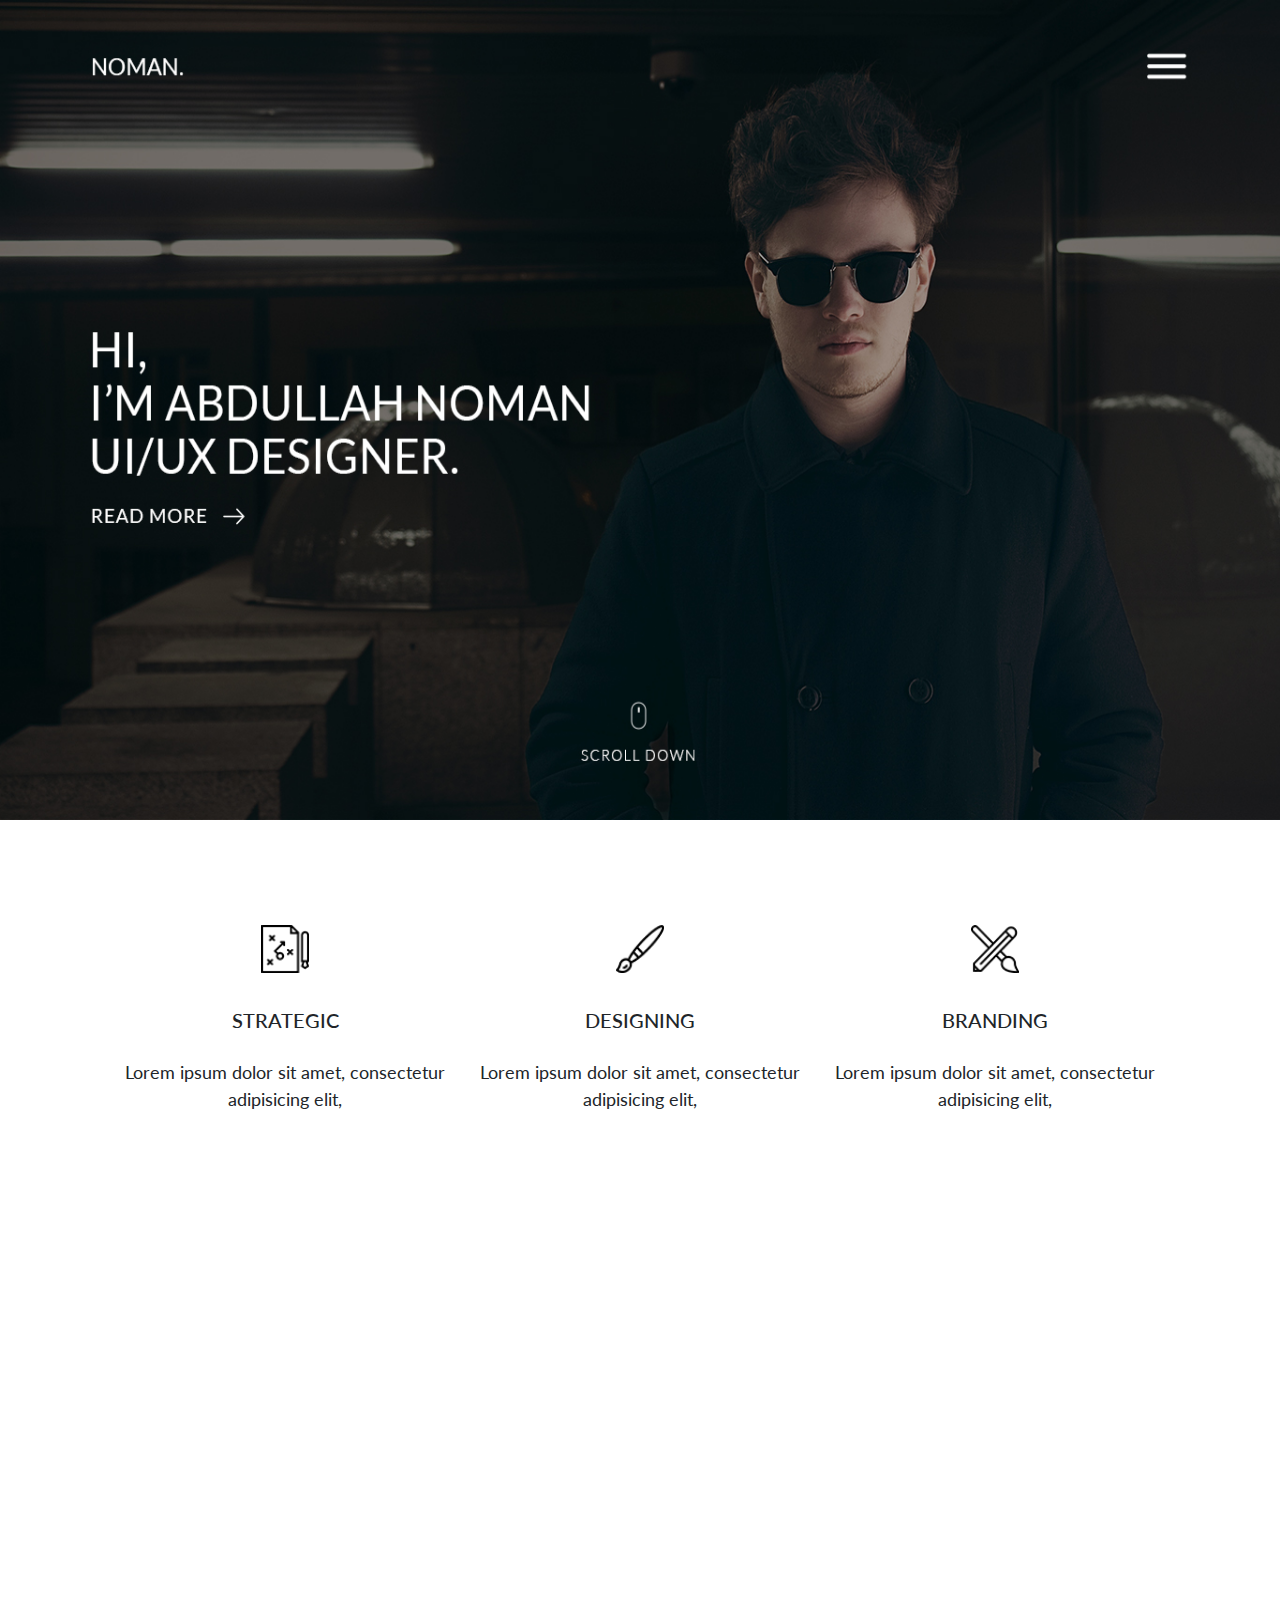
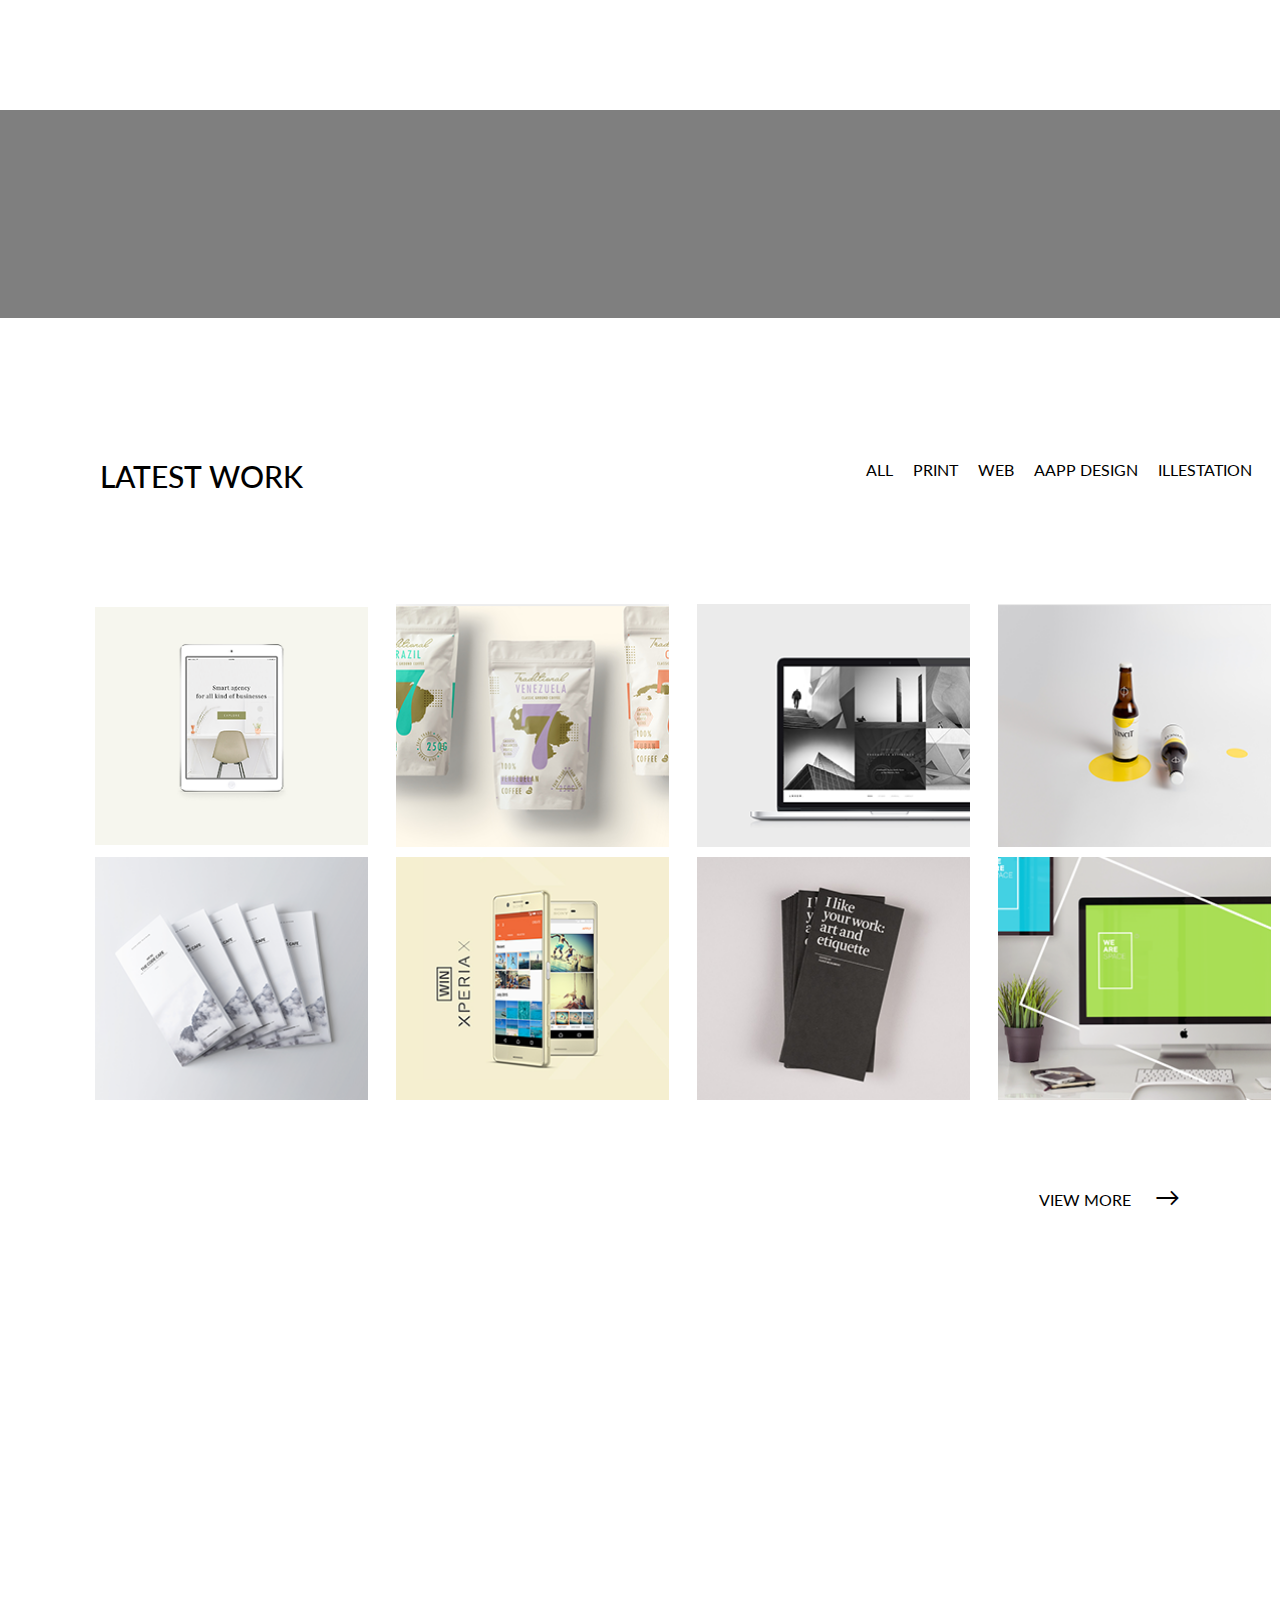
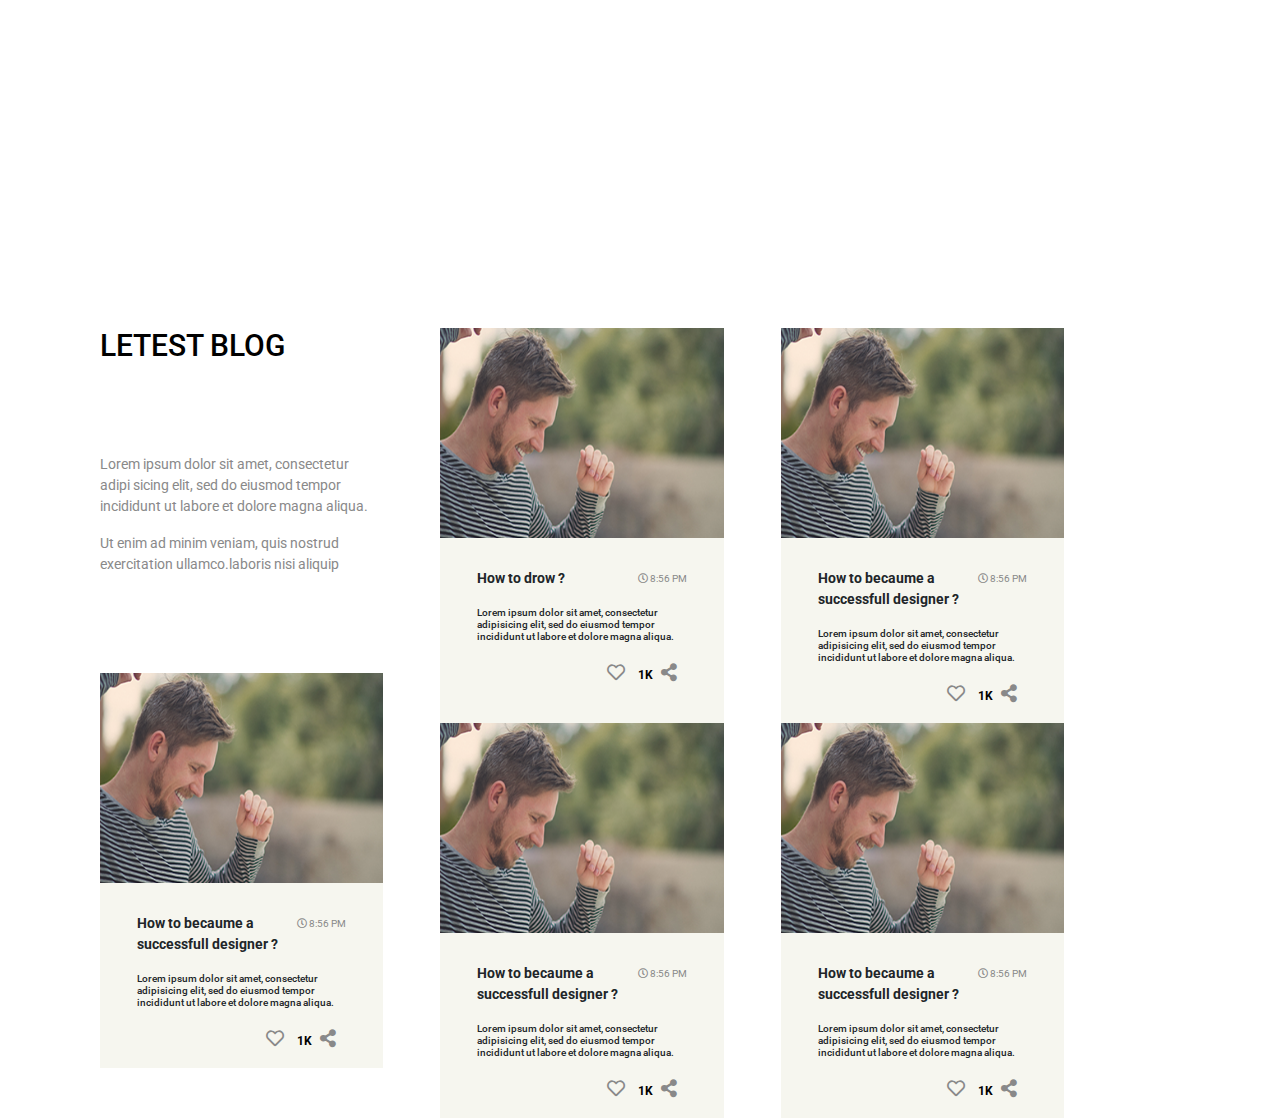
==== diplom.html @ 3dc0a3f6 "first commit" ====
<!DOCTYPE html>
<html lang="en">

<head>
    <meta charset="UTF-8">
    <meta name="viewport" content="width=device-width, initial-scale=1.0">
    <title>Diplom</title>
    <link rel="stylesheet" href="./css/style.css">
    <link href="https://cdnjs.cloudflare.com/ajax/libs/font-awesome/5.12.1/css/all.min.css" rel="stylesheet">
    <link href="https://fonts.googleapis.com/css?family=Lato:300,400,400i|Roboto&display=swap" rel="stylesheet">
    <link rel="stylesheet" href="https://stackpath.bootstrapcdn.com/bootstrap/4.4.1/css/bootstrap.min.css"
        integrity="sha384-Vkoo8x4CGsO3+Hhxv8T/Q5PaXtkKtu6ug5TOeNV6gBiFeWPGFN9MuhOf23Q9Ifjh" crossorigin="anonymous">
    <link rel="stylesheet" href="./css/owl.carousel.min.css">
    <link rel="stylesheet" href="./css/owl.theme.default.min.css">
    <link rel="stylesheet" href="css/animate.css">
</head>

<body>
    <div class="header">
        <img src="./images/Layer 1.png" alt="Layer">
    </div>
    <section class="container2">
        <div class="center owl-carousel owl-carousel2 owl-theme">
            <div class="man1">
                <div class="aboutme">
                    <h2>About me</h2>
                    <p>Lorem ipsum dolor sit amet, consectetur adipisicing elit,
                        sed do eiusmod tempor incididunt ut labore et dolore magna aliqua.
                        Ut enim ad minim veniam, quis nostrud exercitation ullamco.laboris nisi ut aliquip ex eacommodo
                        consequat.
                    </p>
                    <p> velit esse cillum dolore eu fugiat nulla pariatur. Excepteur sint occaecat cupidatat non
                        proident, </p>
                    <div class="icons">
                        <h4>Follow on:- </h4>
                        <a href="#"><i class="fab fa-facebook-f"></i></a>
                        <a href="#"><i class="fab fa-twitter"></i></a>
                        <a href="#"><i class="fab fa-dribbble"></i></a>
                        <a href="#"><i class="fab fa-behance"></i></a>
                    </div>
                </div>
                <div class="fotos">
                    <img src="./images/foto1.png" alt="foto1">
                </div>
            </div>
            <div class="man1 man2">
                <div class="aboutme">
                    <h2>About me</h2>
                    <p>Lorem ipsum dolor sit amet, consectetur adipisicing elit,
                        sed do eiusmod tempor incididunt ut labore et dolore magna aliqua.
                        Ut enim ad minim veniam, quis nostrud exercitation ullamco.laboris nisi ut aliquip ex eacommodo
                        consequat.
                    </p>
                    <p> velit esse cillum dolore eu fugiat nulla pariatur. Excepteur sint occaecat cupidatat non
                        proident, </p>
                    <div class="icons">
                        <h4>Follow on:- </h4>
                        <a href="#"><i class="fab fa-facebook-f"></i></a>
                        <a href="#"><i class="fab fa-twitter"></i></a>
                        <a href="#"><i class="fab fa-dribbble"></i></a>
                        <a href="#"><i class="fab fa-behance"></i></a>
                    </div>
                </div>
                <div class="fotos">
                    <img src="./images/foto2.png" alt="foto2">
                </div>
            </div>
            <div class="man1 man3">
                <div class="aboutme">
                    <h2>About me</h2>
                    <p>Lorem ipsum dolor sit amet, consectetur adipisicing elit,
                        sed do eiusmod tempor incididunt ut labore et dolore magna aliqua.
                        Ut enim ad minim veniam, quis nostrud exercitation ullamco.laboris nisi ut aliquip ex eacommodo
                        consequat.
                    </p>
                    <p> velit esse cillum dolore eu fugiat nulla pariatur. Excepteur sint occaecat cupidatat non
                        proident, </p>
                    <div class="icons">
                        <h4>Follow on:- </h4>
                        <a href="#"><i class="fab fa-facebook-f"></i></a>
                        <a href="#"><i class="fab fa-twitter"></i></a>
                        <a href="#"><i class="fab fa-dribbble"></i></a>
                        <a href="#"><i class="fab fa-behance"></i></a>
                    </div>
                </div>
                <div class="fotos">
                    <img src="./images/foto3.png" alt="foto3">
                </div>
            </div>
        </div>
        <div class="center">
            <div class="options">
                <div class="opt">
                    <img src="./images/strategic.png" alt="strategic">
                    <h3>Strategic</h3>
                    <p>Lorem ipsum dolor sit amet, consectetur adipisicing elit,</p>
                </div>
                <div class="opt">
                    <img src="./images/paint-brush.png" alt="designing">
                    <h3>Designing</h3>
                    <p>Lorem ipsum dolor sit amet, consectetur adipisicing elit,</p>
                </div>
                <div class="opt">
                    <img src="./images/branding.png" alt="branding">
                    <h3>Branding</h3>
                    <p>Lorem ipsum dolor sit amet, consectetur adipisicing elit,</p>
                </div>
            </div>
        </div>
    </section>
    <section class="container3">
        <div class="center center3">
            <div class="fon_con2"></div>
            <div class="text_con3 wow shake">
                <h3>321</h3>
                <p>happy clint</p>
            </div>
            <div class="text_con3 wow shake">
                <h3>1K </h3>
                <p>project</p>
            </div>
            <div class="text_con3 wow shake">
                <h3>2L</h3>
                <p>cup coffi</p>
            </div>
            <div class="text_con3 wow shake">
                <h3>26L</h3>
                <p>cup tea</p>
            </div>
        </div>
    </section>
    <section class="container4">
        <div class="shapka">
            <h2>Latest work</h2>
            <ul class="menu">
                <li><a href="#">All</a></li>
                <li><a href="#">Print</a></li>
                <li><a href="#">web</a></li>
                <li><a href="#">aapp design</a></li>
                <li><a href="#">illestation</a></li>
            </ul>
        </div>
        <div class="picter">
            <div class="pict">
                <div class="fon_img1">
                    <img class="pict1" src="./images/pict1.png" alt="pict1">
                </div>
                <div class="fonpict">
                    <h4>Lorem ipsum dolor sit
                        amet, onse.</h4>
                    <a href="#">VIEW MORE<span>→</span></a>
                </div>
            </div>
            <div class="pict">
                <img src="./images/pict2_1.png" alt="pict2">
                <div class="fonpict">
                    <h4>Lorem ipsum dolor sit
                        amet, onse.</h4>
                    <a href="#">VIEW MORE<span>→</span></a>
                </div>
            </div>
            <div class="pict">
                <img src="./images/pict3.png" alt="pict3">
                <div class="fonpict">
                    <h4>Lorem ipsum dolor sit
                        amet, onse.</h4>
                    <a href="#">VIEW MORE<span>→</span></a>
                </div>
            </div>
            <div class="pict">
                <img src="./images/pict4.png" alt="pict4">
                <div class="fonpict">
                    <h4>Lorem ipsum dolor sit
                        amet, onse.</h4>
                    <a href="#">VIEW MORE<span>→</span></a>
                </div>
            </div>
            <div class="pict">
                <img src="./images/pict5.png" alt="pict5">
                <div class="fonpict">
                    <h4>Lorem ipsum dolor sit
                        amet, onse.</h4>
                    <a href="#">VIEW MORE<span>→</span></a>
                </div>
            </div>
            <div class="pict">
                <img src="./images/pict6.png" alt="pict6">
                <div class="fonpict">
                    <h4>Lorem ipsum dolor sit
                        amet, onse.</h4>
                    <a href="#">VIEW MORE<span>→</span></a>
                </div>
            </div>
            <div class="pict">
                <img src="./images/pict7.png" alt="pict7">
                <div class="fonpict">
                    <h4>Lorem ipsum dolor sit
                        amet, onse.</h4>
                    <a href="#">VIEW MORE<span>→</span></a>
                </div>
            </div>
            <div class="pict">
                <img src="./images/pict8.png" alt="pict8">
                <div class="fonpict">
                    <h4>Lorem ipsum dolor sit
                        amet, onse.</h4>
                    <p>VIEW MORE<span>→</span></p>
                </div>
            </div>
        </div>
        <a href="#" class="end_text">view more <span>→</span></a>
    </section>
    <section class="container5">
        <div class="owl-carousel owl-carousel1 owl-theme atlet">
            <div class="item">
                <div class="pol1">
                    <img src="./images/Ellipse 1.png" alt="foto1">
                    <h4>MAHADY HASAN</h4>
                    <p>CEO,<span>APPLE</span></p>
                </div>
                <div class="pol2">
                    <h4>“</h4>
                    <p>Lorem ipsum dolor sit amet, consectetur adipisicing elit, sed do eiusmod tempor
                        incididunt ut labore et dolore magna aliqua. Ut enim ad minim veniam, quis nostrud
                        exercitation ullamco.laboris nisi ut aliquip.</p>
                </div>
            </div>
            <div class="item">
                <div class="pol1">
                    <img src="./images/Ellipse 1.png" alt="foto1">
                    <h4>MAHADY HASAN</h4>
                    <p>CEO,<span>APPLE</span></p>
                </div>
                <div class="pol2">
                    <h4>“</h4>
                    <p>Lorem ipsum dolor sit amet, consectetur adipisicing elit, sed do eiusmod tempor
                        incididunt ut labore et dolore magna aliqua. Ut enim ad minim veniam, quis nostrud
                        exercitation ullamco.laboris nisi ut aliquip.</p>
                </div>
            </div>
            <div class="item">
                <div class="pol1">
                    <img src="./images/Ellipse 1.png" alt="foto1">
                    <h4>MAHADY HASAN</h4>
                    <p>CEO,<span>APPLE</span></p>
                </div>
                <div class="pol2">
                    <h4>“</h4>
                    <p>Lorem ipsum dolor sit amet, consectetur adipisicing elit, sed do eiusmod tempor
                        incididunt ut labore et dolore magna aliqua. Ut enim ad minim veniam, quis nostrud
                        exercitation ullamco.laboris nisi ut aliquip.</p>
                </div>
            </div>
            <div class="item">
                <div class="pol1">
                    <img src="./images/Ellipse 1.png" alt="foto1">
                    <h4>MAHADY HASAN</h4>
                    <p>CEO, <span> APPLE</span></p>
                </div>
                <div class="pol2">
                    <h4>“</h4>
                    <p>Lorem ipsum dolor sit amet, consectetur adipisicing elit, sed do eiusmod tempor
                        incididunt ut labore et dolore magna aliqua. Ut enim ad minim veniam, quis nostrud
                        exercitation ullamco.laboris nisi ut aliquip.</p>
                </div>
            </div>

        </div>
    </section>
    <section class="container6">
        <div class="center_con6">
            <div class="colonka colonka1">
                <div class="pat1">
                    <h3>LETEST BLOG</h3>
                    <p>Lorem ipsum dolor sit amet, consectetur adipi
                        sicing elit, sed do eiusmod tempor incididunt ut
                        labore et dolore magna aliqua. </p>
                    <p>Ut enim ad minim veniam, quis nostrud exercitation ullamco.laboris nisi aliquip </p>
                </div>
                <div class="pat2">
                    <img src="./images/foto2_3_con6.png" alt="foto1_3">
                    <p>How to becaume  a successfull 
                        designer ?</p>
                    <a href="#"><i class="far fa-clock"></i>
                    8:56 PM
                    </a>
                    <h6>Lorem ipsum dolor sit amet, consectetur adipisicing elit,
                         sed do eiusmod tempor incididunt ut labore et dolore magna aliqua. </h6>
                        <a class="icon2" href="#"><i class="far fa-heart"></i> 1K <i class="fas fa-share-alt"></i></a>
                </div>
            </div>
            <div class="colonka colonka2">
                <div class="pat3">
                    <img src="./images/foto2_3_con6.png" alt="foto1_3">
                    <p>How to drow ?</p>
                    <a href="#"><i class="far fa-clock"></i>
                    8:56 PM
                    </a>
                    <h6>Lorem ipsum dolor sit amet, consectetur adipisicing elit,
                         sed do eiusmod tempor incididunt ut labore et dolore magna aliqua. </h6>
                        <a class="icon2" href="#"><i class="far fa-heart"></i> 1K <i class="fas fa-share-alt"></i></a>
                </div>
                <div class="pat2">
                    <img src="./images/foto2_3_con6.png" alt="foto1_3">
                    <p>How to becaume  a successfull 
                        designer ?</p>
                    <a href="#"><i class="far fa-clock"></i>
                    8:56 PM
                    </a>
                    <h6>Lorem ipsum dolor sit amet, consectetur adipisicing elit,
                         sed do eiusmod tempor incididunt ut labore et dolore magna aliqua. </h6>
                        <a class="icon2" href="#"><i class="far fa-heart"></i> 1K <i class="fas fa-share-alt"></i></a>
                </div>
            </div>
            <div class="colonka colonka3">
                <div class="pat2">
                    <img src="./images/foto2_3_con6.png" alt="foto1_3">
                    <p>How to becaume  a successfull 
                        designer ?</p>
                    <a href="#"><i class="far fa-clock"></i>
                    8:56 PM
                    </a>
                    <h6>Lorem ipsum dolor sit amet, consectetur adipisicing elit,
                         sed do eiusmod tempor incididunt ut labore et dolore magna aliqua. </h6>
                        <a class="icon2" href="#"><i class="far fa-heart"></i> 1K <i class="fas fa-share-alt"></i></a>
                </div>
                <div class="pat2">
                    <img src="./images/foto2_3_con6.png" alt="foto1_3">
                    <p>How to becaume  a successfull 
                        designer ?</p>
                    <a href="#"><i class="far fa-clock"></i>
                    8:56 PM
                    </a>
                    <h6>Lorem ipsum dolor sit amet, consectetur adipisicing elit,
                         sed do eiusmod tempor incididunt ut labore et dolore magna aliqua. </h6>
                        <a class="icon2" href="#"><i class="far fa-heart"></i> 1K <i class="fas fa-share-alt"></i></a>
                </div>
            </div>
        </div>
    </section>
    <script src="https://code.jquery.com/jquery-3.4.1.slim.min.js"
        integrity="sha384-J6qa4849blE2+poT4WnyKhv5vZF5SrPo0iEjwBvKU7imGFAV0wwj1yYfoRSJoZ+n"
        crossorigin="anonymous"></script>
    <script src="./js/owl.carousel.min.js"></script>
    <script src="js/wow.min.js"></script>
    <script>
        new WOW().init();
    </script>
    <script>
        $('.owl-carousel1').owlCarousel({
            loop: true,
            margin: 0,
            nav: false,
            /* autoplay:true,
            autoplayTimeout:4000,
            autoplayHoverPause:true, */
            responsive: {
                0: {
                    items: 1
                },
                600: {
                    items: 1
                },
                1000: {
                    items: 1
                }
            }
        })
    </script>
    <script>
        $('.owl-carousel2').owlCarousel({
            loop: true,
            margin: 0,
            nav: false,
            autoplay: true,
            autoplayTimeout: 3000,
            animateOut: 'fadeOut',
            autoplayHoverPause: true,
            dots: false,
            responsive: {
                0: {
                    items: 1
                },
                600: {
                    items: 1
                },
                1000: {
                    items: 1
                }
            }
        })
    </script>
</body>

</html>
---- css/style.css ----
html, body, div, span, applet, object, iframe,
h1, h2, h3, h4, h5, h6, p, blockquote, pre,
a, abbr, acronym, address, big, cite, code,
del, dfn, em, img, ins, kbd, q, s, samp,
small, strike, strong, sub, sup, tt, var,
b, u, i, center,
dl, dt, dd, ol, ul, li,
fieldset, form, label, legend,
table, caption, tbody, tfoot, thead, tr, th, td,
article, aside, canvas, details, embed, 
figure, figcaption, footer, header, hgroup, 
menu, nav, output, ruby, section, summary,
time, mark, audio, video {
	margin: 0;
	padding: 0;
	border: 0;
	font-size: 100%;
	font: inherit;
	vertical-align: baseline;
}



article, aside, details, figcaption, figure, 
footer, header, hgroup, menu, nav, section {
	display: block;
}
body {
	line-height: 1;
	font-family: 'Roboto', sans-serif;
    font-family: 'Lato', sans-serif;
}
ol, ul {
	list-style: none;
}
blockquote, q {
	quotes: none;
}
blockquote:before, blockquote:after,
q:before, q:after {
	content: '';
	content: none;
}
table {
	border-collapse: collapse;
	border-spacing: 0;
}




.header{
    width: 100%;
    max-width: 1366px;
    margin: auto;
}

.center{
    max-width: 1030px;
    width: 90%;
    margin: 0 auto;
    display: flex;
}

.header img{
    width: 100%;
    height: 820px;
}

.container2{
    height: 890px;
    width: 100%;
    font-family: 'Lato', sans-serif;
}

.container2 .center .man1{
    display: flex;
    margin-top: 140px;
}

.container2 .center .man1 .aboutme{
    text-align: left;
    width: 55%;
}

.container2 .center .man1 .aboutme h2{
    font-size: 30px;
    margin-bottom: 70px;
    text-transform: uppercase;
    color: #000000;
}

.container2 .center .man1 .aboutme p{
    font-size: 18px;
    margin-bottom: 40px;
    color: #898989;
}

.container2 .center .man1 .aboutme .icons{
    display: flex;
    align-items: center;
}

.container2 .center .man1 .aboutme .icons i{
    font-size: 22px;
    margin: 0 15px;
    color: #898989;
}

.container2 .center .man1 .aboutme .icons h4{
    font-size: 20px;
    text-transform: uppercase;
    color: #898989;
}

.container2 .center .man1 .fotos{
    position: absolute;
    border: 6px solid #e6e6e6;
    height: 330px;
    width: 330px;
    right: 0;
}

.container2 .center .man1 .fotos img{
    height: 330px;
    width: 330px;
    margin-left: -34px;
    margin-top: 24px;
    position: absolute;
}

.container2 .center .man2 .aboutme h2,
.container2 .center .man2 .aboutme .icons h4,
.container2 .center .man2 .aboutme p,
.container2 .center .man2 .aboutme .icons a i{
    color: blue;
}

.container2 .center .man3 .aboutme h2,
.container2 .center .man3 .aboutme .icons h4,
.container2 .center .man3 .aboutme p,
.container2 .center .man3 .aboutme .icons a i{
    color: red;
}


.container2 .center .options{
    display: flex;
    margin-top: 105px;
    font-family: 'Lato', sans-serif;
}

.container2 .center .options .opt{
    text-align: center;
}

.container2 .center .options .opt:nth-child(2){
    margin-left: 35px;
    margin-right: 35px;
}

.container2 .center .options .opt img{
    margin-bottom: 35px;
    height: 48px;
    width: 48px;
}

.container2 .center .options .opt h3{
    margin-bottom: 27px;
    font-size: 20px;
    text-transform: uppercase;
}

.container2 .center .options .opt p{
    font-size: 18px;
}

.container3 .center .fon_con2{
    background-color: #000000;
    height: 100%;
    width: 100%;
    position: absolute;
    left: 0;
    opacity: 0.5;
    z-index: 1;
}

.container3{
    height: 208px;
    font-family: 'Lato', sans-serif;
    background-image: url('./images/fon_container3.png');
    background-repeat: no-repeat;
	background-size: cover;
    position: relative;
 
}

.container3 .center3{
    justify-content: space-between;
   
}

.container3 .center .text_con3{
    text-align: center;
    margin-top: 65px;
}

.container3 .center .text_con3 h3{
    font-size: 48px;
    color: #ffffff;
    margin-bottom: 0;
    z-index: 10;
    position: relative;
}

.container3 .center .text_con3 p{
    font-size: 20px;
    color: #ffffff;
    text-transform: uppercase;
    z-index: 10;
    position: relative;
}

.container4{
    height: 960px;
    background-color: #ffffff;
    font-family: 'Lato', sans-serif;
}


.container4 .shapka{
    display: flex;
    margin: 140px 100px 105px 100px;
    max-width: 1166px;
    width: 90%;
    justify-content: space-between;
}

.container4 .shapka h2{
    text-transform: uppercase;
    font-size: 30px;
    color: #000000;
}

.container4 .shapka .menu{
    color: #000000;
    display: flex;
    justify-content: space-between;
}

.container4 .shapka .menu li{
    margin-left: 20px;
    font-size: 16px;
    text-transform: uppercase;
}

.container4 .shapka .menu li a{
    color: #000000;
    text-decoration: none;
}

.container4 .picter{
    display: grid;
    grid-template-columns: 273px 273px 273px 273px;
    grid-template-rows: 238px 238px;
    grid-column-gap: 28px;
    grid-row-gap: 15px;
    justify-items: center;
    margin: 0 95px;
    position: relative;
}

.container4 .picter .pict{
    background-color: #f6f6ee;
    width: 100%;
    position: relative;
    z-index: 10;
}

.container4 .picter img{
    width: 100%;
    height: 102%;
    z-index: 11;
    position: absolute;
    margin-top: -3px;
}

.container4 .picter .fon_img1{
    background-color: #f6f6ee;
    z-index: 10;
    position: absolute;
}

.container4 .picter .fon_img1 .pict1{
    margin: 37px 80px;
    height: 158px;
    width: 113px;
    position: absolute;
    z-index: 11;
}

.container4 .end_text{
    position: absolute;
    margin-right: 100px;
    margin-top: 80px;
    color: #000000;
    font-size: 16px;
    text-transform: uppercase;
    right: 0;
    text-decoration: none;
}

.container4 .end_text span{
    font-size: 25px;
    margin-left: 20px;
}

.container4 .picter .pict .fonpict{
    position: absolute;
    z-index: 1;
    top: 0;
    left: 0;
    text-align: center;
    background-color: gray;
    width: 100%;
    height: 100%;
    opacity: 0;
}

.container4 .picter .pict .fonpict h4{
    font-size: 18px;
    margin: 100px 10% 10px 10%;
    color: #ffffff;
    z-index: 1;
    position: relative;
}

.container4 .picter .pict .fonpict a{
    font-size: 12px;
    color: #ffffff;
    z-index: 1;
    position: relative;
}

.container4 .picter .pict:hover .fonpict{
    opacity: 0.5;
    z-index: 100;
    box-shadow: rgba(0, 0, 0, 0.3) 
    0 0 10px 10px ;
}

.container4 .picter .pict:hover .fonpict h4{
    z-index: 100;
}

.container4 .picter .pict:hover .fonpict a{
    z-index: 100;
    text-decoration: none;
}

.container5{
    height: 365px;
    width: 100%;
    background-image: url('./images/foncon5.png');
    background-repeat: no-repeat;
    background-size: cover;
/*     background-color: #000000; */
}

.container5 .atlet .item{
    width: 1030px;
    height: 100%;
    margin: 100px auto 10px auto;
    display: flex;
    font-family: 'Lato', sans-serif;
}

.container5 .atlet .item .pol1{
    height: 175px;
    width: 30%;
    text-align: center;
    margin-right: 10px;
}

.container5 .atlet .item .pol1 h4{
    margin: 0 auto;
    color: #ffffff;
    font-size: 16px;
}

.container5 .atlet .item .pol1 p{
    margin: 0 auto;
    color: #ffffff;
    font-size: 14px;
}

.container5 .atlet .item .pol1 p span{
    font-weight: lighter;
    padding-left: 5px;
}

.container5 .atlet .item .pol1 img{
    width: 115px;
    height: 115px;
    margin: 5px auto;
}

.container5 .atlet .item .pol2{
    width: 70%;
    height: 175px;
}

.container5 .atlet .item .pol2 p{
    color: #ffffff;
    font-size: 18px;
}

.container5 .atlet .item .pol2 h4{
    font-size: 75px;
    color: #ffffff;
    margin-bottom: -30px;
}

.container6 .center_con6{
    display: flex;
    width: 1166px;
    margin: 145px 100px 0 100px;
}


.container6 .center_con6 .colonka{
    width: 24.3%;
    height: 740px;
    margin-right: 4.9%;
}

.container6 .center_con6 .colonka:nth-child(3){
    margin-right: 0;
}

.container6 .center_con6 .colonka .pat1{
    height: 345px;
}

.container6 .center_con6 .colonka .pat1 h3{
    color: black;
    font-size: 30px;
    margin-bottom: 90px;
    text-align: left;
}

.container6 .center_con6 .colonka .pat1 p{
    font-size: 14px;
    color: #898989;
    margin-right: 5px;
}

.container6 .center_con6 .colonka .pat2{
    height: 395px;
    background-color: #f6f6ef;
}

.container6 .center_con6 .colonka .pat2 img{
    width: 100%;
    height: 210px;
    background-size: cover;
}

.container6 .center_con6 .colonka .pat2 p{
    width: 50%;
    padding: 0;
    margin: 30px 0 10px 37px;
    float: left;
    font-size: 14px;
    font-weight: bold;
}

.container6 .center_con6 .colonka .pat2 a{
    font-size: 10px;
    float: right;
    margin-top: 33px;
    margin-right: 37px;
    color: #898989;
    text-decoration: none;
}

.container6 .center_con6 .colonka .pat2 h6{
    float: left;
    margin: 8px 37px 10px 37px;
    font-size: 10px;
}

.container6 .center_con6 .colonka .pat2 .icon2{
    margin-top: 10px;
    font-size: 12px;
    color: black;
    font-weight: bold;
    text-decoration: none;
}

.container6 .center_con6 .colonka .pat2 .icon2 i{
    font-size: 18px;
    color: #898989;
    margin-right: 10px;
    margin-left: 5px;
}

.container6 .center_con6 .colonka .pat3{
    height: 395px;
    background-color: #f6f6ef;
}

.container6 .center_con6 .colonka .pat3 img{
    width: 100%;
    height: 210px;
    background-size: cover;
}

.container6 .center_con6 .colonka .pat3 p{
    width: 50%;
    padding: 0;
    margin: 30px 0 10px 37px;
    float: left;
    font-size: 14px;
    font-weight: bold;
}

.container6 .center_con6 .colonka .pat3 a{
    font-size: 10px;
    float: right;
    margin-top: 33px;
    margin-right: 37px;
    color: #898989;
    text-decoration: none;
}

.container6 .center_con6 .colonka .pat3 h6{
    float: left;
    margin: 8px 37px 10px 37px;
    font-size: 10px;
}

.container6 .center_con6 .colonka .pat3 .icon2{
    margin-top: 10px;
    font-size: 12px;
    color: black;
    font-weight: bold;
    text-decoration: none;
}

.container6 .center_con6 .colonka .pat3 .icon2 i{
    font-size: 18px;
    color: #898989;
    margin-right: 10px;
    margin-left: 5px;
}
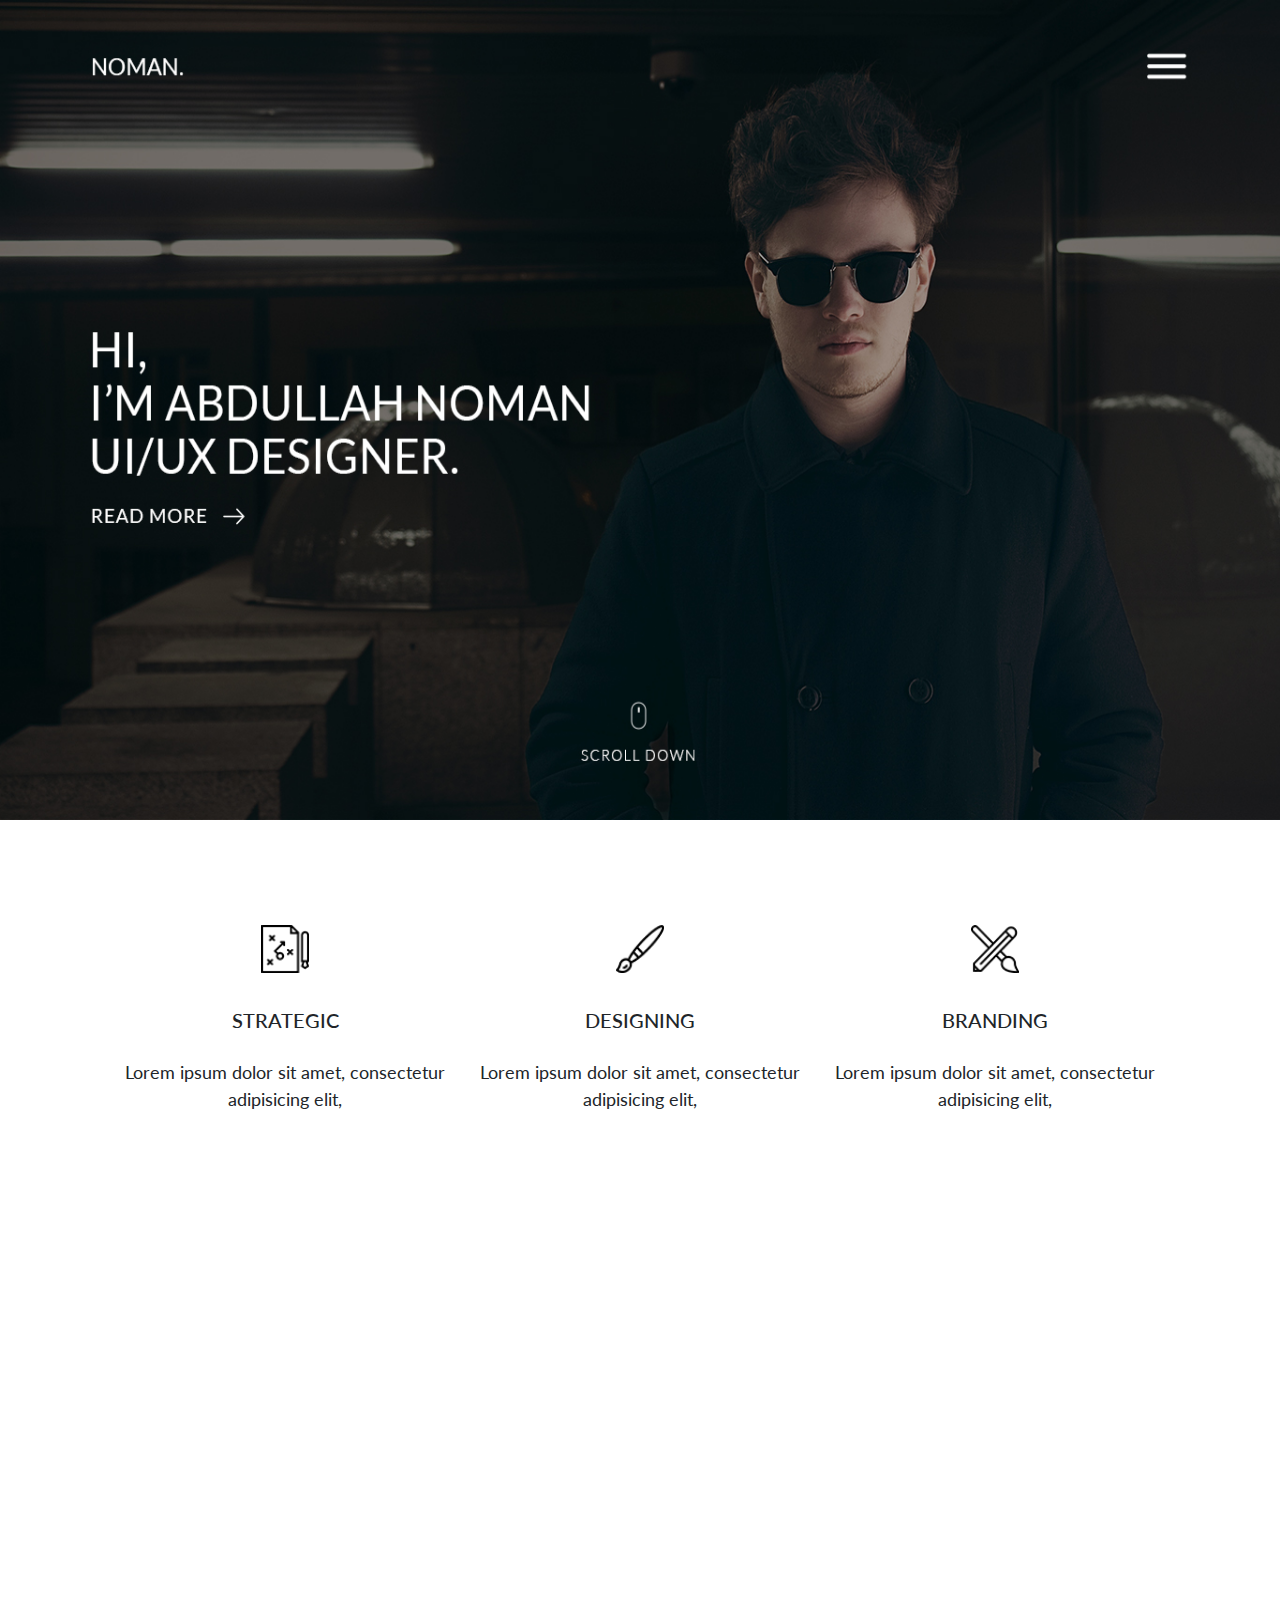
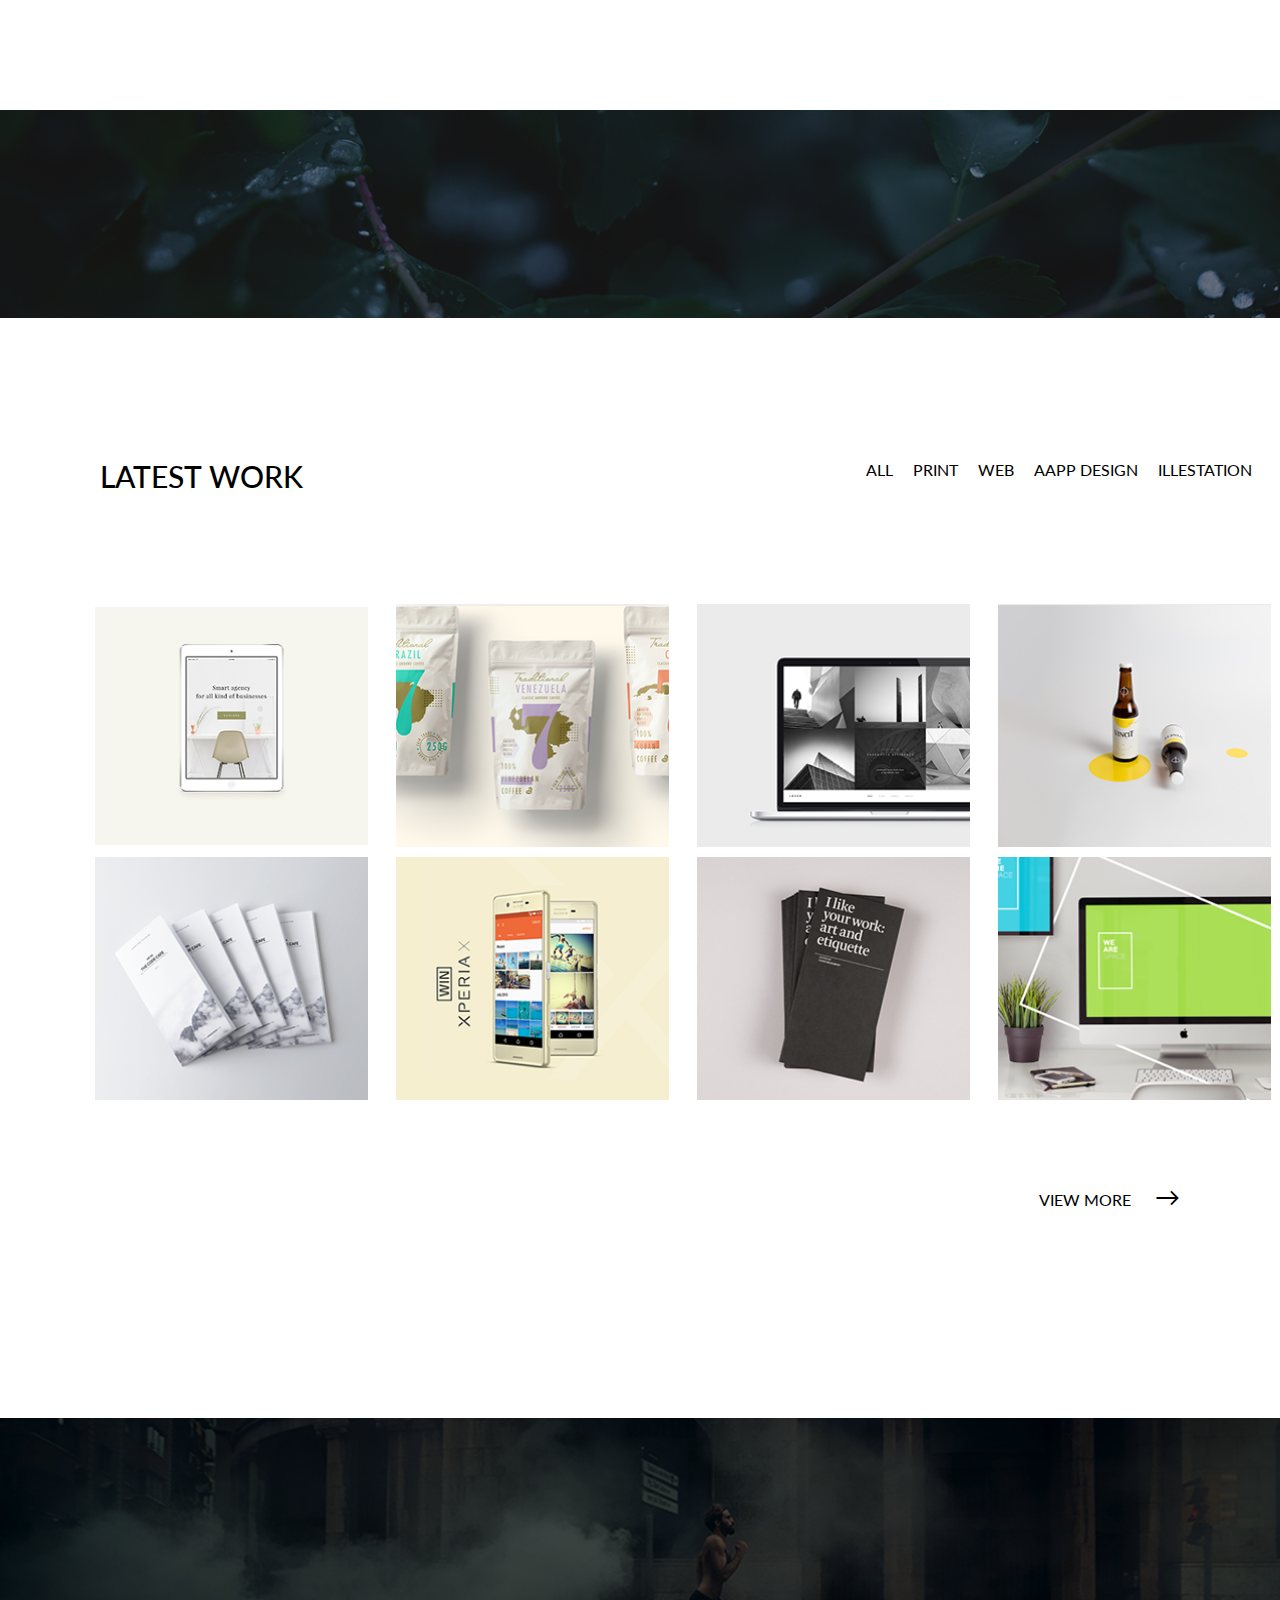
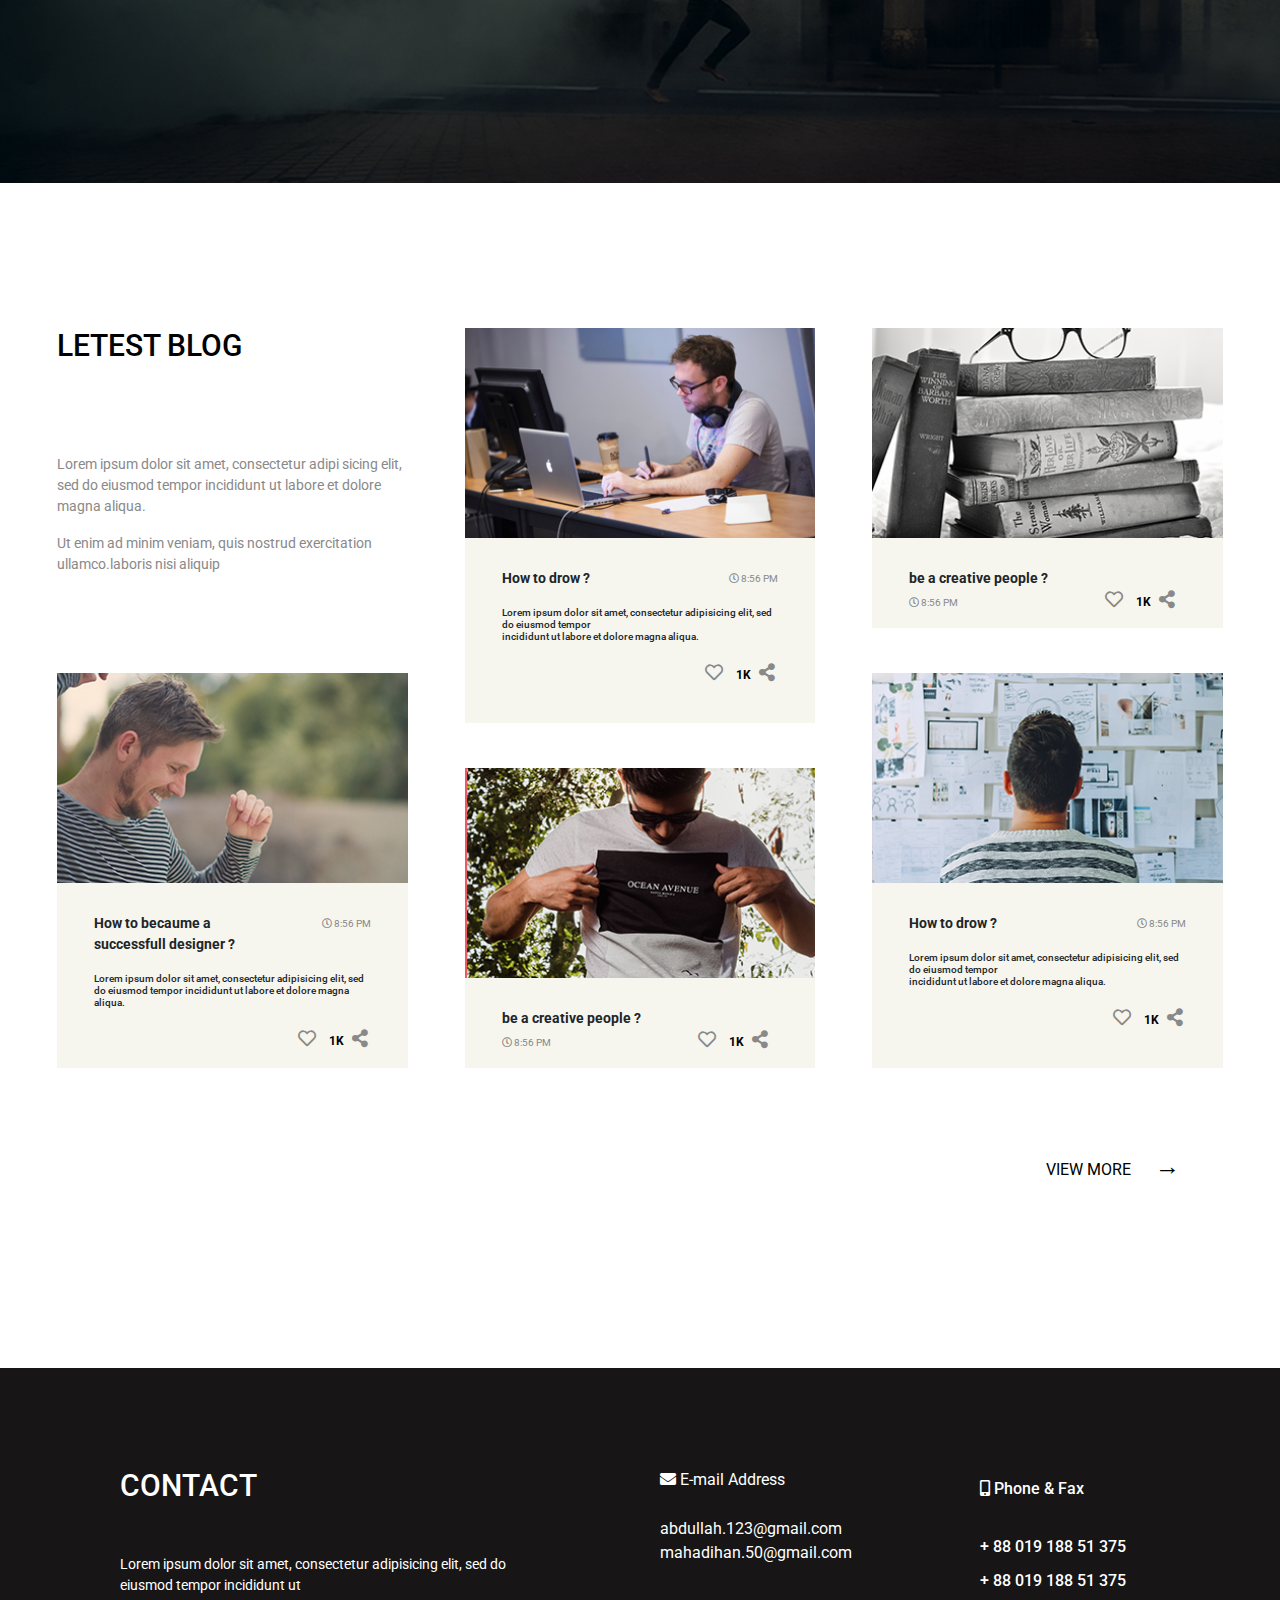
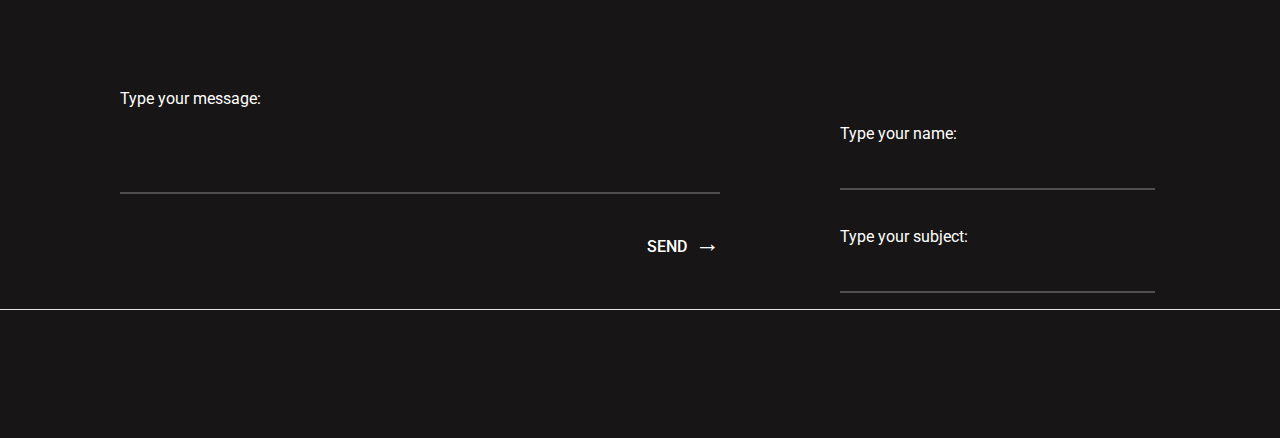
==== commit d5c468ea: "second commit" ====
--- a/diplom.html
+++ b/diplom.html
@@ -279,70 +279,117 @@
                 </div>
                 <div class="pat2">
                     <img src="./images/foto2_3_con6.png" alt="foto1_3">
-                    <p>How to becaume  a successfull 
+                    <p>How to becaume a successfull
                         designer ?</p>
                     <a href="#"><i class="far fa-clock"></i>
-                    8:56 PM
+                        8:56 PM
                     </a>
                     <h6>Lorem ipsum dolor sit amet, consectetur adipisicing elit,
-                         sed do eiusmod tempor incididunt ut labore et dolore magna aliqua. </h6>
-                        <a class="icon2" href="#"><i class="far fa-heart"></i> 1K <i class="fas fa-share-alt"></i></a>
+                        sed do eiusmod tempor incididunt ut labore et dolore magna aliqua. </h6>
+                    <a class="icon2" href="#"><i class="far fa-heart"></i> 1K <i class="fas fa-share-alt"></i></a>
                 </div>
             </div>
             <div class="colonka colonka2">
                 <div class="pat3">
-                    <img src="./images/foto2_3_con6.png" alt="foto1_3">
+                    <img src="./images/foto1_1_con6.png" alt="foto1_1">
                     <p>How to drow ?</p>
                     <a href="#"><i class="far fa-clock"></i>
-                    8:56 PM
+                        8:56 PM
                     </a>
                     <h6>Lorem ipsum dolor sit amet, consectetur adipisicing elit,
-                         sed do eiusmod tempor incididunt ut labore et dolore magna aliqua. </h6>
-                        <a class="icon2" href="#"><i class="far fa-heart"></i> 1K <i class="fas fa-share-alt"></i></a>
-                </div>
-                <div class="pat2">
-                    <img src="./images/foto2_3_con6.png" alt="foto1_3">
-                    <p>How to becaume  a successfull 
-                        designer ?</p>
+                        sed do eiusmod tempor <BR> incididunt ut labore et dolore magna aliqua. </h6>
+                    <a class="icon2" href="#"><i class="far fa-heart"></i> 1K <i class="fas fa-share-alt"></i></a>
+                </div>
+                <div class="pat4">
+                    <img src="./images/foto1_4_con6.png" alt="foto1_4">
+                    <p>be a creative people ?</p>
                     <a href="#"><i class="far fa-clock"></i>
-                    8:56 PM
+                        8:56 PM
+                    </a>
+                    <a class="icon2" href="#"><i class="far fa-heart"></i> 1K <i class="fas fa-share-alt"></i></a>
+                </div>
+            </div>
+            <div class="colonka colonka3">
+                <div class="pat5">
+                    <img src="./images/foto1_2_con6.png" alt="foto1_2">
+                    <p>be a creative people ?</p>
+                    <a href="#"><i class="far fa-clock"></i>
+                        8:56 PM
+                    </a>
+                    <a class="icon2" href="#"><i class="far fa-heart"></i> 1K <i class="fas fa-share-alt"></i></a>
+                </div>
+                <div class="pat6">
+                    <img src="./images/foto1_5_con6.png" alt="foto1_5">
+                    <p>How to drow ?</p>
+                    <a href="#"><i class="far fa-clock"></i>
+                        8:56 PM
                     </a>
                     <h6>Lorem ipsum dolor sit amet, consectetur adipisicing elit,
-                         sed do eiusmod tempor incididunt ut labore et dolore magna aliqua. </h6>
-                        <a class="icon2" href="#"><i class="far fa-heart"></i> 1K <i class="fas fa-share-alt"></i></a>
-                </div>
-            </div>
-            <div class="colonka colonka3">
-                <div class="pat2">
-                    <img src="./images/foto2_3_con6.png" alt="foto1_3">
-                    <p>How to becaume  a successfull 
-                        designer ?</p>
-                    <a href="#"><i class="far fa-clock"></i>
-                    8:56 PM
-                    </a>
-                    <h6>Lorem ipsum dolor sit amet, consectetur adipisicing elit,
-                         sed do eiusmod tempor incididunt ut labore et dolore magna aliqua. </h6>
-                        <a class="icon2" href="#"><i class="far fa-heart"></i> 1K <i class="fas fa-share-alt"></i></a>
-                </div>
-                <div class="pat2">
-                    <img src="./images/foto2_3_con6.png" alt="foto1_3">
-                    <p>How to becaume  a successfull 
-                        designer ?</p>
-                    <a href="#"><i class="far fa-clock"></i>
-                    8:56 PM
-                    </a>
-                    <h6>Lorem ipsum dolor sit amet, consectetur adipisicing elit,
-                         sed do eiusmod tempor incididunt ut labore et dolore magna aliqua. </h6>
-                        <a class="icon2" href="#"><i class="far fa-heart"></i> 1K <i class="fas fa-share-alt"></i></a>
-                </div>
-            </div>
-        </div>
+                        sed do eiusmod tempor <BR> incididunt ut labore et dolore magna aliqua. </h6>
+                    <a class="icon2" href="#"><i class="far fa-heart"></i> 1K <i class="fas fa-share-alt"></i></a>
+                </div>
+            </div>
+        </div>
+        <a href="#" class="end_text">view more <span>→</span></a>
+    </section>
+    <section class="footer">
+        <div class="center_fot">
+            <div class="top_div">
+                <div class="fot1">
+                <h3>CONTACT</h3>
+                <p>Lorem ipsum dolor sit amet, consectetur adipisicing elit, sed do
+                    eiusmod tempor incididunt ut </p>
+                </div>
+                <div class="fot2">
+                    <a href="#" >
+                        <i class="fas fa-envelope"></i>
+                        E-mail Address
+                   </a>
+                   <a  href="#">
+                    abdullah.123@gmail.com
+                   </a>
+                   <a href="#">
+                    mahadihan.50@gmail.com
+                   </a>
+                </div>
+                <div class="fot3">
+                    <h3>
+                        <a href="#">
+                            <i class="fas fa-mobile-alt"></i>
+                            Phone & Fax<BR>
+                        </a>
+                        <a class="phone" href="#">
+                            + 88 019 188 51 375<BR>
+                        </a>
+                        <a class="phone" href="#">
+                            + 88 019 188 51 375<BR>
+                        </a>
+                    </h3>
+                </div>
+            </div>
+        </div>    
+        <div class="center_fot">    
+            <div class="bottom_div">
+                <div class="fot4">
+                    <p>Type your message: </p>
+                    <input type="   ">
+                    <h5>SEND<span>→</span></h5>
+                </div>
+                <div class="fot5">
+                    <p>Type your name: </p>
+                    <input type="   ">
+                    <p>Type your subject: </p>
+                    <input type="   ">
+                </div>
+            </div>
+        </div>
+        <hr>
     </section>
     <script src="https://code.jquery.com/jquery-3.4.1.slim.min.js"
         integrity="sha384-J6qa4849blE2+poT4WnyKhv5vZF5SrPo0iEjwBvKU7imGFAV0wwj1yYfoRSJoZ+n"
         crossorigin="anonymous"></script>
     <script src="./js/owl.carousel.min.js"></script>
-    <script src="js/wow.min.js"></script>
+    <script src="./js/wow.min.js"></script>
     <script>
         new WOW().init();
     </script>
--- a/css/style.css
+++ b/css/style.css
@@ -189,7 +189,7 @@
 .container3{
     height: 208px;
     font-family: 'Lato', sans-serif;
-    background-image: url('./images/fon_container3.png');
+    background-image: url('../images/fon_container3.png');
     background-repeat: no-repeat;
 	background-size: cover;
     position: relative;
@@ -362,10 +362,9 @@
 .container5{
     height: 365px;
     width: 100%;
-    background-image: url('./images/foncon5.png');
+    background-image: url('../images/foncon5.png');
     background-repeat: no-repeat;
     background-size: cover;
-/*     background-color: #000000; */
 }
 
 .container5 .atlet .item{
@@ -422,15 +421,19 @@
     margin-bottom: -30px;
 }
 
+.container6{
+    height: 1040px;
+}
+
 .container6 .center_con6{
     display: flex;
     width: 1166px;
-    margin: 145px 100px 0 100px;
+    margin: 145px auto 0 auto;
 }
 
 
 .container6 .center_con6 .colonka{
-    width: 24.3%;
+    width: 30.3%;
     height: 740px;
     margin-right: 4.9%;
 }
@@ -497,6 +500,7 @@
     color: black;
     font-weight: bold;
     text-decoration: none;
+    margin-right: 30px;
 }
 
 .container6 .center_con6 .colonka .pat2 .icon2 i{
@@ -504,6 +508,14 @@
     color: #898989;
     margin-right: 10px;
     margin-left: 5px;
+}
+
+.container6 .center_con6 .colonka .pat2 .icon2 i:first-child:hover{
+    color: red;
+} 
+
+.container6 .center_con6 .colonka .pat2 .icon2 i:last-child:hover{
+    color: black;
 }
 
 .container6 .center_con6 .colonka .pat3{
@@ -547,6 +559,7 @@
     color: black;
     font-weight: bold;
     text-decoration: none;
+    margin-right: 30px;
 }
 
 .container6 .center_con6 .colonka .pat3 .icon2 i{
@@ -554,4 +567,318 @@
     color: #898989;
     margin-right: 10px;
     margin-left: 5px;
+}
+
+.container6 .center_con6 .colonka .pat3 .icon2 i:first-child:hover{
+    color: red;
+} 
+
+.container6 .center_con6 .colonka .pat3 .icon2 i:last-child:hover{
+    color: black;
+}
+
+.container6 .center_con6 .colonka .pat4{
+    height: 300px;
+    background-color: #f6f6ef;
+    margin-top: 45px;
+}
+
+.container6 .center_con6 .colonka .pat4 img{
+    width: 100%;
+    height: 210px;
+    background-size: cover;
+}
+
+.container6 .center_con6 .colonka .pat4 p{
+    width: 60%;
+    padding: 0;
+    margin: 30px 0 0 37px;
+    font-size: 14px;
+    font-weight: bold;
+}
+
+.container6 .center_con6 .colonka .pat4 a{
+    font-size: 10px;
+    margin-left: 37px;
+    width: 51%;
+    margin-top: 33px;
+    margin-right: 20px;
+    color: #898989;
+    text-decoration: none;
+}
+
+.container6 .center_con6 .colonka .pat4 .icon2{
+    margin-top: 10px;
+    font-size: 12px;
+    color: black;
+    font-weight: bold;
+    text-decoration: none;
+    margin-left: 120px;
+}
+
+.container6 .center_con6 .colonka .pat4 .icon2 i{
+    font-size: 18px;
+    color: #898989;
+    margin-right: 10px;
+    margin-left: 5px;
+}
+
+.container6 .center_con6 .colonka .pat4 .icon2 i:first-child:hover{
+    color: red;
+} 
+
+.container6 .center_con6 .colonka .pat4 .icon2 i:last-child:hover{
+    color: black;
+}
+
+/* baryer */
+
+.container6 .center_con6 .colonka .pat6{
+    height: 395px;
+    background-color: #f6f6ef;
+    margin-top: 45px;
+}
+
+.container6 .center_con6 .colonka .pat6 img{
+    width: 100%;
+    height: 210px;
+    background-size: cover;
+}
+
+.container6 .center_con6 .colonka .pat6 p{
+    width: 50%;
+    padding: 0;
+    margin: 30px 0 10px 37px;
+    float: left;
+    font-size: 14px;
+    font-weight: bold;
+}
+
+.container6 .center_con6 .colonka .pat6 a{
+    font-size: 10px;
+    float: right;
+    margin-top: 33px;
+    margin-right: 37px;
+    color: #898989;
+    text-decoration: none;
+}
+
+.container6 .center_con6 .colonka .pat6 h6{
+    float: left;
+    margin: 8px 37px 10px 37px;
+    font-size: 10px;
+}
+
+.container6 .center_con6 .colonka .pat6 .icon2{
+    margin-top: 10px;
+    font-size: 12px;
+    color: black;
+    font-weight: bold;
+    text-decoration: none;
+    margin-right: 30px;
+}
+
+.container6 .center_con6 .colonka .pat6 .icon2 i{
+    font-size: 18px;
+    color: #898989;
+    margin-right: 10px;
+    margin-left: 5px;
+}
+
+.container6 .center_con6 .colonka .pat6 .icon2 i:first-child:hover{
+    color: red;
+} 
+
+.container6 .center_con6 .colonka .pat6 .icon2 i:last-child:hover{
+    color: black;
+}
+
+.container6 .center_con6 .colonka .pat5{
+    height: 300px;
+    background-color: #f6f6ef;
+}
+
+.container6 .center_con6 .colonka .pat5 img{
+    width: 100%;
+    height: 210px;
+    background-size: cover;
+}
+
+.container6 .center_con6 .colonka .pat5 p{
+    width: 60%;
+    padding: 0;
+    margin: 30px 0 0 37px;
+    font-size: 14px;
+    font-weight: bold;
+}
+
+.container6 .center_con6 .colonka .pat5 a{
+    font-size: 10px;
+    margin-left: 37px;
+    width: 51%;
+    margin-top: 33px;
+    margin-right: 20px;
+    color: #898989;
+    text-decoration: none;
+}
+
+.container6 .center_con6 .colonka .pat5 .icon2{
+    margin-top: 10px;
+    font-size: 12px;
+    color: black;
+    font-weight: bold;
+    text-decoration: none;
+    margin-left: 120px;
+}
+
+.container6 .center_con6 .colonka .pat5 .icon2 i{
+    font-size: 18px;
+    color: #898989;
+    margin-right: 10px;
+    margin-left: 5px;
+}
+
+.container6 .center_con6 .colonka .pat5 .icon2 i:first-child:hover{
+    color: red;
+} 
+
+.container6 .center_con6 .colonka .pat5 .icon2 i:last-child:hover{
+    color: black;
+}
+
+.container6 .center_con6 .colonka img:hover{
+    filter: grayscale(100%);
+}
+
+.container6 .end_text{
+    position: absolute;
+    margin-right: 100px;
+    margin-top: 80px;
+    margin-bottom: 80px;
+    color: #000000;
+    font-size: 16px;
+    text-transform: uppercase;
+    right: 0;
+    text-decoration: none;
+}
+
+.container6 .end_text span{
+    font-size: 25px;
+    margin-left: 20px;
+}
+
+.footer{
+    height: 670px;
+    background-color: #171515;
+}
+
+.footer .center_fot{
+    width: 90%;
+    margin: 0 auto;
+    max-width: 1040px;
+}
+
+.footer .center_fot a{
+    color: #ffffff;
+    text-decoration: none;
+    font-size: 16px;
+    line-height: 1px;
+}
+
+.footer .center_fot .top_div{
+    display: flex;
+    padding-top: 100px;
+}
+
+.footer .center_fot .top_div .fot1{
+    width: 440px;
+    margin-right: 9.6%;
+}
+
+.footer .center_fot .top_div .fot1 h3{
+    color: #ffffff;
+    font-size: 30px;
+    margin-bottom: 50px;
+}
+
+.footer .center_fot .top_div .fot1 p{
+    font-size: 14px;
+    color: #ffffff;
+}
+
+.footer .center_fot .top_div .fot2{
+    width: 220px;
+    margin-right: 9.6%;
+}
+
+.footer .center_fot .top_div .fot2 a i{
+    margin-bottom: 30px;
+}
+
+
+.footer .center_fot .top_div .fot3{
+    width: 180px;
+}
+
+.footer .center_fot .top_div .fot3 a i{
+    margin-bottom: 30px;
+}
+
+.footer .center_fot .bottom_div{
+    margin-top: 75px;
+    display: flex;
+}
+
+.footer .center_fot .bottom_div .fot4{
+    width: 600px;
+    margin-right: 120px;
+}
+
+.footer .center_fot .bottom_div .fot4 input{
+    background-color: #171515;
+    border: 0;
+    border-bottom: 2px solid #515050;
+    width: 600px;
+    color: #ffffff;
+}
+
+.footer .center_fot .bottom_div .fot4 p{
+    color: #ffffff;
+    margin-bottom: 55px;
+}
+
+.footer .center_fot .bottom_div .fot4 h5{
+    text-align: right;
+    color: #ffffff;
+    font-size: 16px;
+    margin-top: 35px;
+}
+
+.footer .center_fot .bottom_div .fot4 h5 span{
+    font-size: 25px;
+    margin-left: 8px;
+}
+
+.footer .center_fot .bottom_div .fot5{
+    width: 315px;
+}
+
+.footer .center_fot .bottom_div .fot5 input{
+    background-color: #171515;
+    border: 0;
+    border-bottom: 2px solid #515050;
+    width: 315px;
+    color: #ffffff;
+}
+
+.footer .center_fot .bottom_div .fot5 p{
+    text-align: left;
+    color: #ffffff;
+    font-size: 16px;
+    margin-top: 35px;
+}
+
+.footer hr{
+    width: 100%;
+    background-color: #ffffff;
 }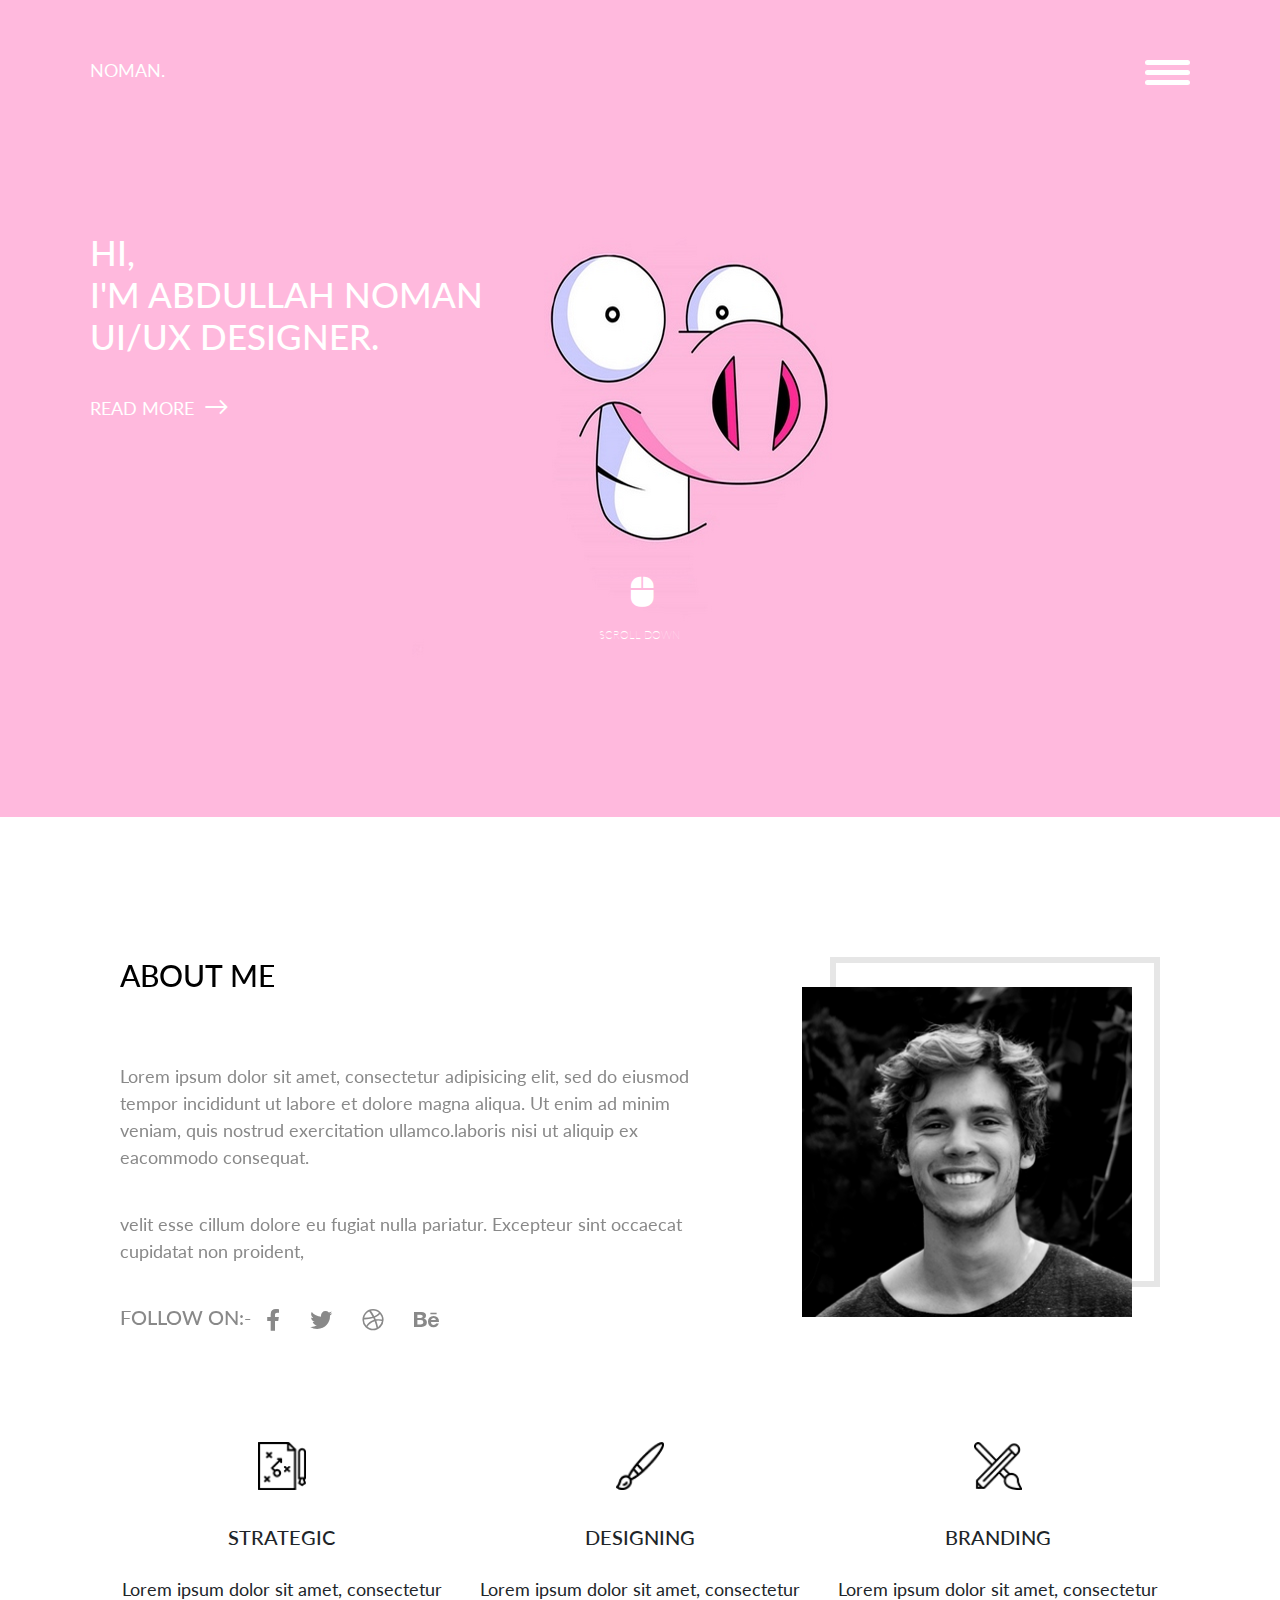
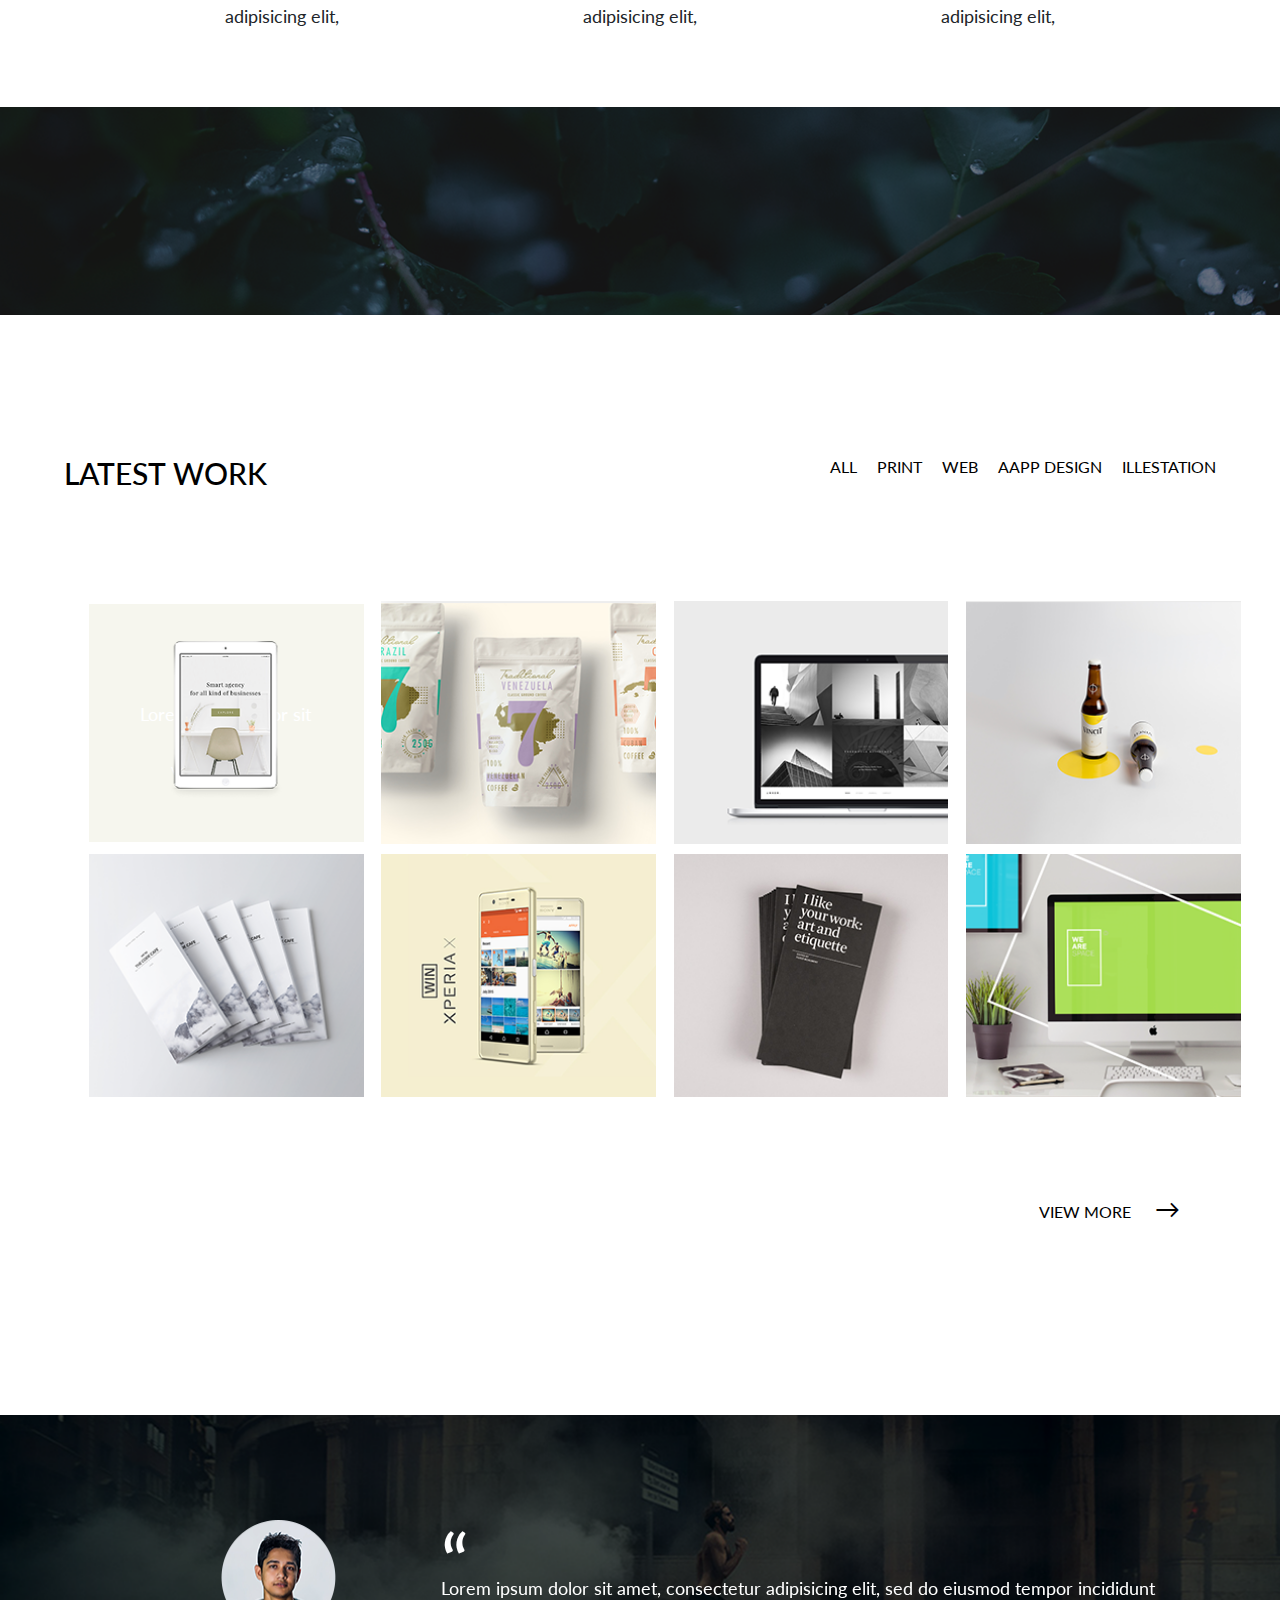
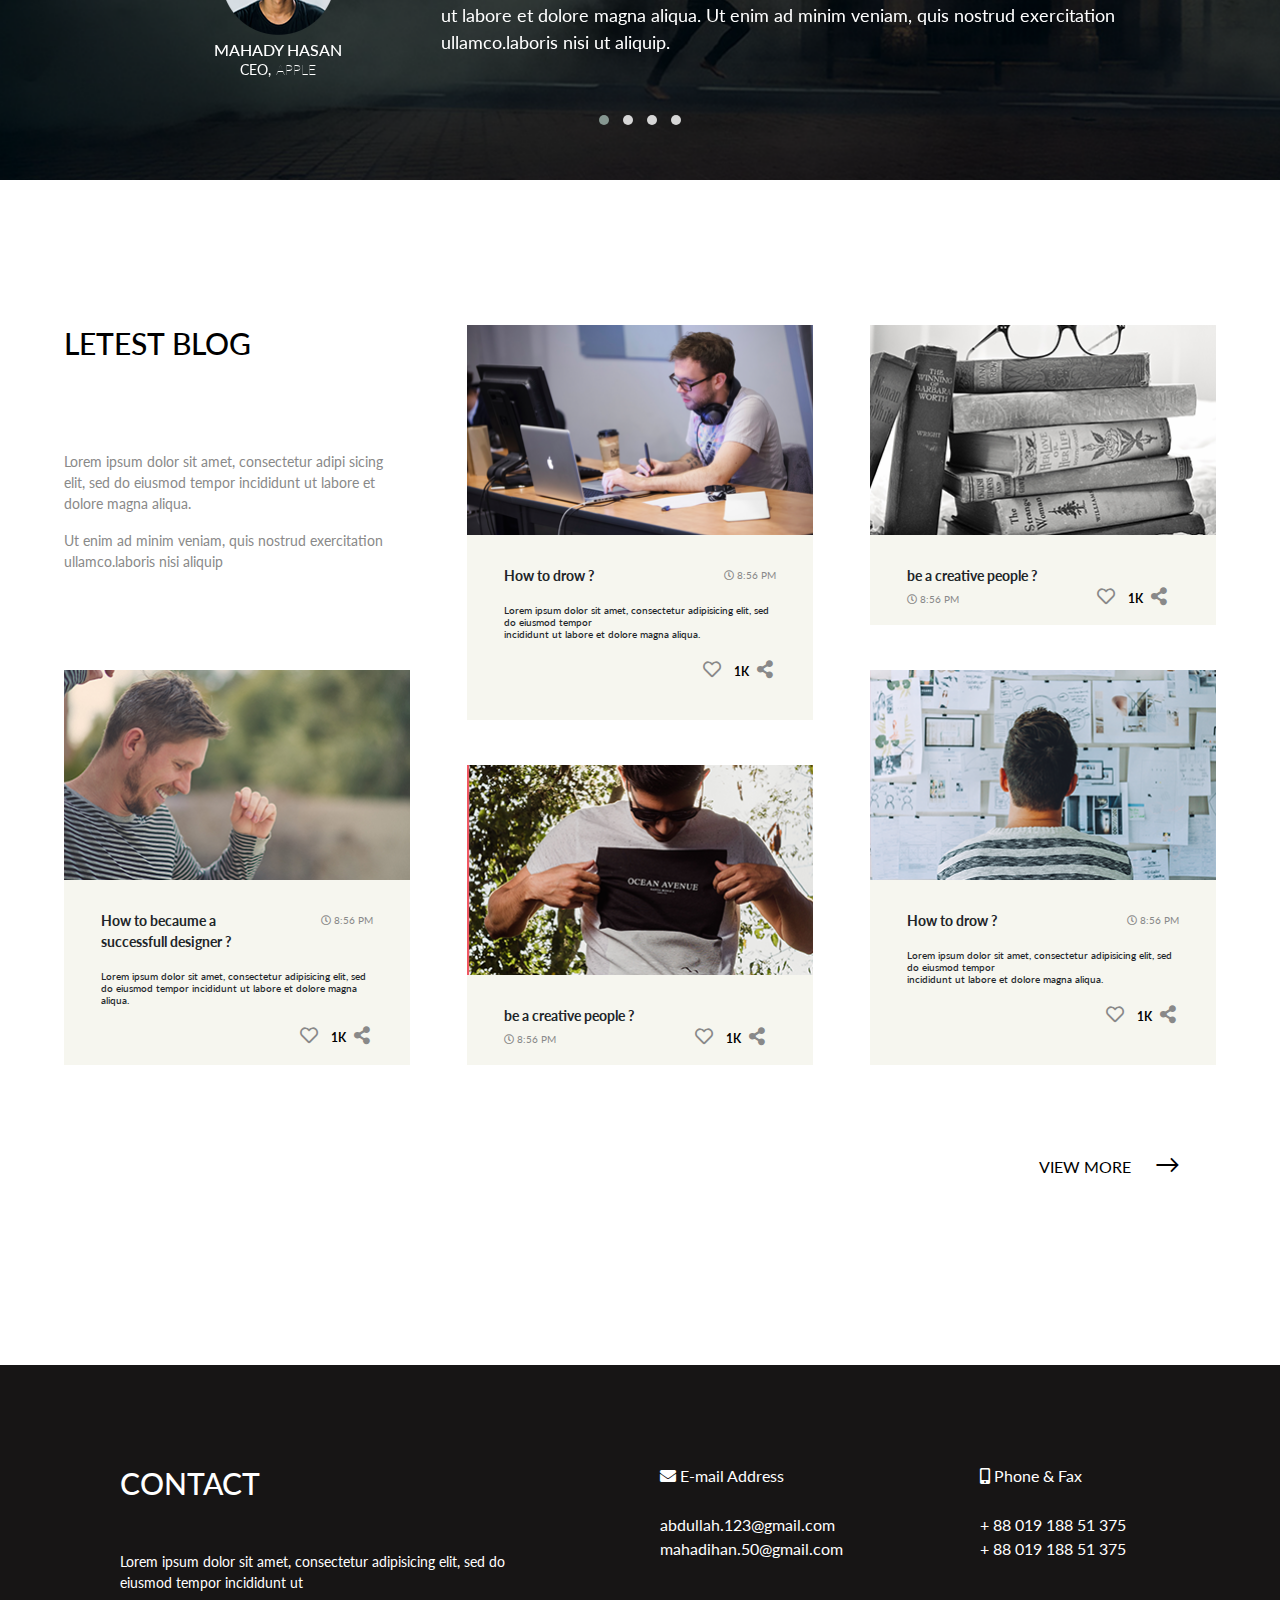
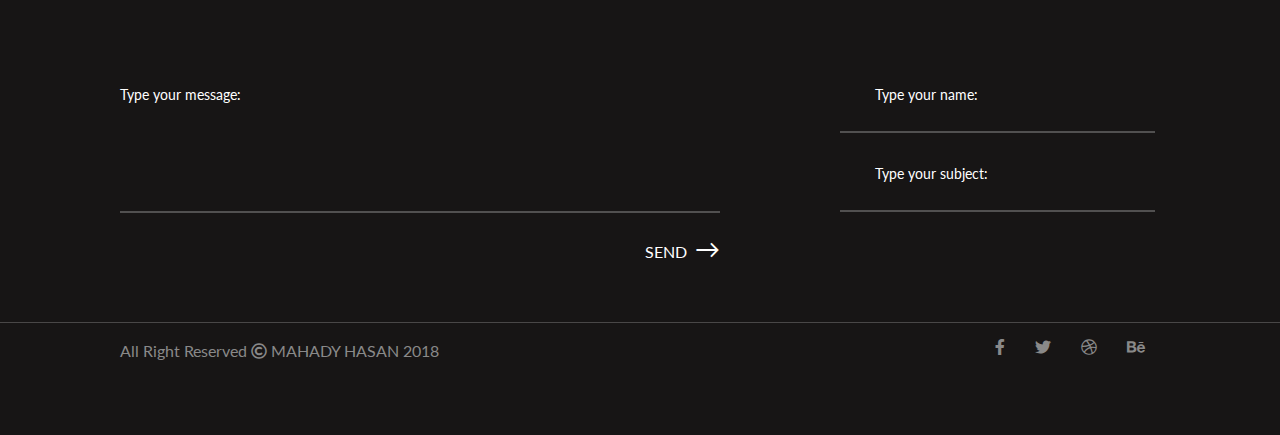
==== commit a56a80d4: "second commit" ====
--- a/diplom.html
+++ b/diplom.html
@@ -12,431 +12,482 @@
         integrity="sha384-Vkoo8x4CGsO3+Hhxv8T/Q5PaXtkKtu6ug5TOeNV6gBiFeWPGFN9MuhOf23Q9Ifjh" crossorigin="anonymous">
     <link rel="stylesheet" href="./css/owl.carousel.min.css">
     <link rel="stylesheet" href="./css/owl.theme.default.min.css">
-    <link rel="stylesheet" href="css/animate.css">
+    <link rel="stylesheet" href="./css/animate.css">
+    <link rel="stylesheet" href="./css/animate.min.css">
 </head>
 
 <body>
-    <div class="header">
-        <img src="./images/Layer 1.png" alt="Layer">
+    <div class="wrapper">
+        <header>
+            <div class="center">
+                <div class="first_text">
+                    <p>NOMAN.</p>
+                    <ul class="menu" id="menu">
+                        <li><a href="#about_me">ABOUT ME</a></li>
+                        <li><a href="#latest_work">LATEST WORK</a></li>
+                        <li><a href="#letest_blog">LETEST BLOG</a></li>
+                        <li><a href="#contact">CONTACT</a></li>
+                    </ul>
+                    <ul class="burger" id="burger">
+                        <li><i></i></li>
+                        <li><i></i></li>
+                        <li><i></i></li>
+                    </ul>
+                </div>
+                <h1>Hi,<br>
+                    I'm Abdullah Noman <br>
+                    Ui/ux designer.</h1>
+                <a href="#about_me" id="cons">READ MORE <span>→</span></a>
+                <p class="down" id="down">
+                    <a href="#cons">
+                        <span>
+                            <i class="fas fa-mouse"></i>
+                        </span><br>SCROLL DOWN
+                    </a>
+                </p>
+            </div>
+        </header>
     </div>
-    <section class="container2">
-        <div class="center owl-carousel owl-carousel2 owl-theme">
-            <div class="man1">
-                <div class="aboutme">
-                    <h2>About me</h2>
-                    <p>Lorem ipsum dolor sit amet, consectetur adipisicing elit,
-                        sed do eiusmod tempor incididunt ut labore et dolore magna aliqua.
-                        Ut enim ad minim veniam, quis nostrud exercitation ullamco.laboris nisi ut aliquip ex eacommodo
-                        consequat.
-                    </p>
-                    <p> velit esse cillum dolore eu fugiat nulla pariatur. Excepteur sint occaecat cupidatat non
-                        proident, </p>
+        <section class="container2" id="about_me">
+            <div class="center owl-carousel owl-carousel2 owl-theme">
+                <div class="man1">
+                    <div class="aboutme">
+                        <h2>About me</h2>
+                        <p>Lorem ipsum dolor sit amet, consectetur adipisicing elit,
+                            sed do eiusmod tempor incididunt ut labore et dolore magna aliqua.
+                            Ut enim ad minim veniam, quis nostrud exercitation ullamco.laboris nisi ut aliquip ex
+                            eacommodo
+                            consequat.
+                        </p>
+                        <p> velit esse cillum dolore eu fugiat nulla pariatur. Excepteur sint occaecat cupidatat non
+                            proident, </p>
+                        <div class="icons">
+                            <h4>Follow on:- </h4>
+                            <a href="#"><i class="fab fa-facebook-f"></i></a>
+                            <a href="#"><i class="fab fa-twitter"></i></a>
+                            <a href="#"><i class="fab fa-dribbble"></i></a>
+                            <a href="#"><i class="fab fa-behance"></i></a>
+                        </div>
+                    </div>
+                    <div class="fotos">
+                        <img src="./images/foto1.png" alt="foto1">
+                    </div>
+                </div>
+                <div class="man1 man2">
+                    <div class="aboutme">
+                        <h2>About me</h2>
+                        <p>Lorem ipsum dolor sit amet, consectetur adipisicing elit,
+                            sed do eiusmod tempor incididunt ut labore et dolore magna aliqua.
+                            Ut enim ad minim veniam, quis nostrud exercitation ullamco.laboris nisi ut aliquip ex
+                            eacommodo
+                            consequat.
+                        </p>
+                        <p> velit esse cillum dolore eu fugiat nulla pariatur. Excepteur sint occaecat cupidatat non
+                            proident, </p>
+                        <div class="icons">
+                            <h4>Follow on:- </h4>
+                            <a href="#"><i class="fab fa-facebook-f"></i></a>
+                            <a href="#"><i class="fab fa-twitter"></i></a>
+                            <a href="#"><i class="fab fa-dribbble"></i></a>
+                            <a href="#"><i class="fab fa-behance"></i></a>
+                        </div>
+                    </div>
+                    <div class="fotos">
+                        <img src="./images/foto2.png" alt="foto2">
+                    </div>
+                </div>
+                <div class="man1 man3">
+                    <div class="aboutme">
+                        <h2>About me</h2>
+                        <p>Lorem ipsum dolor sit amet, consectetur adipisicing elit,
+                            sed do eiusmod tempor incididunt ut labore et dolore magna aliqua.
+                            Ut enim ad minim veniam, quis nostrud exercitation ullamco.laboris nisi ut aliquip ex
+                            eacommodo
+                            consequat.
+                        </p>
+                        <p> velit esse cillum dolore eu fugiat nulla pariatur. Excepteur sint occaecat cupidatat non
+                            proident, </p>
+                        <div class="icons">
+                            <h4>Follow on:- </h4>
+                            <a href="#"><i class="fab fa-facebook-f"></i></a>
+                            <a href="#"><i class="fab fa-twitter"></i></a>
+                            <a href="#"><i class="fab fa-dribbble"></i></a>
+                            <a href="#"><i class="fab fa-behance"></i></a>
+                        </div>
+                    </div>
+                    <div class="fotos">
+                        <img src="./images/foto3.png" alt="foto3">
+                    </div>
+                </div>
+            </div>
+            <div class="center">
+                <div class="options">
+                    <div class="opt">
+                        <img src="./images/strategic.png" alt="strategic">
+                        <h3>Strategic</h3>
+                        <p>Lorem ipsum dolor sit amet, consectetur adipisicing elit,</p>
+                    </div>
+                    <div class="opt">
+                        <img src="./images/paint-brush.png" alt="designing">
+                        <h3>Designing</h3>
+                        <p>Lorem ipsum dolor sit amet, consectetur adipisicing elit,</p>
+                    </div>
+                    <div class="opt">
+                        <img src="./images/branding.png" alt="branding">
+                        <h3>Branding</h3>
+                        <p>Lorem ipsum dolor sit amet, consectetur adipisicing elit,</p>
+                    </div>
+                </div>
+            </div>
+        </section>
+        <section class="container3">
+            <div class="center center3">
+                <div class="fon_con2"></div>
+                <div class="text_con3 wow shake">
+                    <h3>321</h3>
+                    <p>happy clint</p>
+                </div>
+                <div class="text_con3 wow shake">
+                    <h3>1K </h3>
+                    <p>project</p>
+                </div>
+                <div class="text_con3 wow shake">
+                    <h3>2L</h3>
+                    <p>cup coffi</p>
+                </div>
+                <div class="text_con3 wow shake">
+                    <h3>26L</h3>
+                    <p>cup tea</p>
+                </div>
+            </div>
+        </section>
+        <section class="container4" id="latest_work">
+            <div class="shapka">
+                <h2>Latest work</h2>
+                <ul class="menu">
+                    <li><a href="#">All</a></li>
+                    <li><a href="#">Print</a></li>
+                    <li><a href="#">web</a></li>
+                    <li><a href="#">aapp design</a></li>
+                    <li><a href="#">illestation</a></li>
+                </ul>
+            </div>
+            <div class="picter">
+                <div class="pict">
+                    <div class="fon_img1">
+                        <img class="pict1" src="./images/pict1.png" alt="pict1">
+                    </div>
+                    <div class="fonpict"></div>
+                    <h4>Lorem ipsum dolor sit
+                        amet, onse.</h4>
+                    <a href="#">VIEW MORE<span>→</span></a>
+                </div>
+                <div class="pict">
+                    <img src="./images/pict2_1.png" alt="pict2">
+                    <div class="fonpict"></div>
+                    <h4>Lorem ipsum dolor sit
+                        amet, onse.</h4>
+                    <a href="#">VIEW MORE<span>→</span></a>
+                </div>
+                <div class="pict">
+                    <img src="./images/pict3.png" alt="pict3">
+                    <div class="fonpict"></div>
+                    <h4>Lorem ipsum dolor sit
+                        amet, onse.</h4>
+                    <a href="#">VIEW MORE<span>→</span></a>
+                </div>
+                <div class="pict">
+                    <img src="./images/pict4.png" alt="pict4">
+                    <div class="fonpict"></div>
+                    <h4>Lorem ipsum dolor sit
+                        amet, onse.</h4>
+                    <a href="#">VIEW MORE<span>→</span></a>
+                </div>
+            </div>
+            <div class="picter">
+                <div class="pict">
+                    <img src="./images/pict5.png" alt="pict5">
+                    <div class="fonpict"></div>
+                    <h4>Lorem ipsum dolor sit
+                        amet, onse.</h4>
+                    <a href="#">VIEW MORE<span>→</span></a>
+                </div>
+                <div class="pict">
+                    <img src="./images/pict6.png" alt="pict6">
+                    <div class="fonpict"></div>
+                    <h4>Lorem ipsum dolor sit
+                        amet, onse.</h4>
+                    <a href="#">VIEW MORE<span>→</span></a>
+                </div>
+                <div class="pict">
+                    <img src="./images/pict7.png" alt="pict7">
+                    <div class="fonpict"></div>
+                    <h4>Lorem ipsum dolor sit
+                        amet, onse.</h4>
+                    <a href="#">VIEW MORE<span>→</span></a>
+                </div>
+                <div class="pict">
+                    <img src="./images/pict8.png" alt="pict8">
+                    <div class="fonpict"></div>
+                    <h4>Lorem ipsum dolor sit
+                        amet, onse.</h4>
+                    <a href="#">VIEW MORE<span>→</span></a>
+                </div>
+            </div>
+            <div class="mak"> <a href="#" class="end_text">view more <span>→</span></a></div>
+        </section>
+        <section class="container5">
+            <div class="owl-carousel owl-carousel1 owl-theme atlet">
+                <div class="item">
+                    <div class="pol1">
+                        <img src="./images/Ellipse 1.png" alt="foto1">
+                        <h4>MAHADY HASAN</h4>
+                        <p>CEO,<span>APPLE</span></p>
+                    </div>
+                    <div class="pol2">
+                        <h4>“</h4>
+                        <p>Lorem ipsum dolor sit amet, consectetur adipisicing elit, sed do eiusmod tempor
+                            incididunt ut labore et dolore magna aliqua. Ut enim ad minim veniam, quis nostrud
+                            exercitation ullamco.laboris nisi ut aliquip.</p>
+                    </div>
+                </div>
+                <div class="item">
+                    <div class="pol1">
+                        <img src="./images/Ellipse 1.png" alt="foto1">
+                        <h4>MAHADY HASAN</h4>
+                        <p>CEO,<span>APPLE</span></p>
+                    </div>
+                    <div class="pol2">
+                        <h4>“</h4>
+                        <p>Lorem ipsum dolor sit amet, consectetur adipisicing elit, sed do eiusmod tempor
+                            incididunt ut labore et dolore magna aliqua. Ut enim ad minim veniam, quis nostrud
+                            exercitation ullamco.laboris nisi ut aliquip.</p>
+                    </div>
+                </div>
+                <div class="item">
+                    <div class="pol1">
+                        <img src="./images/Ellipse 1.png" alt="foto1">
+                        <h4>MAHADY HASAN</h4>
+                        <p>CEO,<span>APPLE</span></p>
+                    </div>
+                    <div class="pol2">
+                        <h4>“</h4>
+                        <p>Lorem ipsum dolor sit amet, consectetur adipisicing elit, sed do eiusmod tempor
+                            incididunt ut labore et dolore magna aliqua. Ut enim ad minim veniam, quis nostrud
+                            exercitation ullamco.laboris nisi ut aliquip.</p>
+                    </div>
+                </div>
+                <div class="item">
+                    <div class="pol1">
+                        <img src="./images/Ellipse 1.png" alt="foto1">
+                        <h4>MAHADY HASAN</h4>
+                        <p>CEO, <span> APPLE</span></p>
+                    </div>
+                    <div class="pol2">
+                        <h4>“</h4>
+                        <p>Lorem ipsum dolor sit amet, consectetur adipisicing elit, sed do eiusmod tempor
+                            incididunt ut labore et dolore magna aliqua. Ut enim ad minim veniam, quis nostrud
+                            exercitation ullamco.laboris nisi ut aliquip.</p>
+                    </div>
+                </div>
+
+            </div>
+        </section>
+        <section class="container6" id="letest_blog">
+            <div class="center_con6">
+                <div class="colonka colonka1">
+                    <div class="pat1">
+                        <h3>LETEST BLOG</h3>
+                        <p>Lorem ipsum dolor sit amet, consectetur adipi
+                            sicing elit, sed do eiusmod tempor incididunt ut
+                            labore et dolore magna aliqua. </p>
+                        <p>Ut enim ad minim veniam, quis nostrud exercitation ullamco.laboris nisi aliquip </p>
+                    </div>
+                    <div class="pat2">
+                        <img src="./images/foto2_3_con6.png" alt="foto1_3">
+                        <p>How to becaume a successfull
+                            designer ?</p>
+                        <a href="#"><i class="far fa-clock"></i>
+                            8:56 PM
+                        </a>
+                        <h6>Lorem ipsum dolor sit amet, consectetur adipisicing elit,
+                            sed do eiusmod tempor incididunt ut labore et dolore magna aliqua. </h6>
+                        <a class="icon2" href="#"><i class="far fa-heart"></i> 1K <i class="fas fa-share-alt"></i></a>
+                    </div>
+                </div>
+                <div class="colonka colonka2">
+                    <div class="pat3">
+                        <img src="./images/foto1_1_con6.png" alt="foto1_1">
+                        <p>How to drow ?</p>
+                        <a href="#"><i class="far fa-clock"></i>
+                            8:56 PM
+                        </a>
+                        <h6>Lorem ipsum dolor sit amet, consectetur adipisicing elit,
+                            sed do eiusmod tempor <BR> incididunt ut labore et dolore magna aliqua. </h6>
+                        <a class="icon2" href="#"><i class="far fa-heart"></i> 1K <i class="fas fa-share-alt"></i></a>
+                    </div>
+                    <div class="pat4">
+                        <img src="./images/foto1_4_con6.png" alt="foto1_4">
+                        <p>be a creative people ?</p>
+                        <a href="#"><i class="far fa-clock"></i>
+                            8:56 PM
+                        </a>
+                        <a class="icon2" href="#"><i class="far fa-heart"></i> 1K <i class="fas fa-share-alt"></i></a>
+                    </div>
+                </div>
+                <div class="colonka colonka3">
+                    <div class="pat5">
+                        <img src="./images/foto1_2_con6.png" alt="foto1_2">
+                        <p>be a creative people ?</p>
+                        <a href="#"><i class="far fa-clock"></i>
+                            8:56 PM
+                        </a>
+                        <a class="icon2" href="#"><i class="far fa-heart"></i> 1K <i class="fas fa-share-alt"></i></a>
+                    </div>
+                    <div class="pat6">
+                        <img src="./images/foto1_5_con6.png" alt="foto1_5">
+                        <p>How to drow ?</p>
+                        <a href="#"><i class="far fa-clock"></i>
+                            8:56 PM
+                        </a>
+                        <h6>Lorem ipsum dolor sit amet, consectetur adipisicing elit,
+                            sed do eiusmod tempor <BR> incididunt ut labore et dolore magna aliqua. </h6>
+                        <a class="icon2" href="#"><i class="far fa-heart"></i> 1K <i class="fas fa-share-alt"></i></a>
+                    </div>
+                </div>
+            </div>
+            <a href="#" class="end_text">view more <span>→</span></a>
+        </section>
+        <section class="footer" id="contact">
+            <div class="center_fot">
+                <div class="top_div">
+                    <div class="fot1">
+                        <h3>CONTACT</h3>
+                        <p>Lorem ipsum dolor sit amet, consectetur adipisicing elit, sed do
+                            eiusmod tempor incididunt ut </p>
+                    </div>
+                    <div class="fot2">
+                        <a href="#">
+                            <i class="fas fa-envelope"></i>
+                            E-mail Address
+                        </a>
+                        <a href="#">
+                            abdullah.123@gmail.com
+                        </a>
+                        <a href="#">
+                            mahadihan.50@gmail.com
+                        </a>
+                    </div>
+                    <div class="fot3">
+                        <a href="#">
+                            <i class="fas fa-mobile-alt"></i>
+                            Phone & Fax<BR>
+                        </a>
+                        <a class="phone" href="#">
+                            + 88 019 188 51 375<BR>
+                        </a>
+                        <a class="phone" href="#">
+                            + 88 019 188 51 375<BR>
+                        </a>
+                    </div>
+                </div>
+            </div>
+            <div class="center_fot">
+                <div class="bottom_div">
+                    <div class="fot4">
+                        <p>Type your message: </p>
+                        <input type="   ">
+                        <a href="#">SEND<span>→</span></a>
+                    </div>
+                    <div class="fot5">
+                        <p>Type your name: </p>
+                        <input type="   ">
+                        <p class="p2">Type your subject: </p>
+                        <input type="   ">
+                    </div>
+                </div>
+            </div>
+            <hr>
+            <div class="center_fot">
+                <div class="end_text">
+                    <p>All Right Reserved <i class="far fa-copyright"></i> MAHADY HASAN 2018</p>
                     <div class="icons">
-                        <h4>Follow on:- </h4>
                         <a href="#"><i class="fab fa-facebook-f"></i></a>
                         <a href="#"><i class="fab fa-twitter"></i></a>
                         <a href="#"><i class="fab fa-dribbble"></i></a>
                         <a href="#"><i class="fab fa-behance"></i></a>
                     </div>
                 </div>
-                <div class="fotos">
-                    <img src="./images/foto1.png" alt="foto1">
-                </div>
-            </div>
-            <div class="man1 man2">
-                <div class="aboutme">
-                    <h2>About me</h2>
-                    <p>Lorem ipsum dolor sit amet, consectetur adipisicing elit,
-                        sed do eiusmod tempor incididunt ut labore et dolore magna aliqua.
-                        Ut enim ad minim veniam, quis nostrud exercitation ullamco.laboris nisi ut aliquip ex eacommodo
-                        consequat.
-                    </p>
-                    <p> velit esse cillum dolore eu fugiat nulla pariatur. Excepteur sint occaecat cupidatat non
-                        proident, </p>
-                    <div class="icons">
-                        <h4>Follow on:- </h4>
-                        <a href="#"><i class="fab fa-facebook-f"></i></a>
-                        <a href="#"><i class="fab fa-twitter"></i></a>
-                        <a href="#"><i class="fab fa-dribbble"></i></a>
-                        <a href="#"><i class="fab fa-behance"></i></a>
-                    </div>
-                </div>
-                <div class="fotos">
-                    <img src="./images/foto2.png" alt="foto2">
-                </div>
-            </div>
-            <div class="man1 man3">
-                <div class="aboutme">
-                    <h2>About me</h2>
-                    <p>Lorem ipsum dolor sit amet, consectetur adipisicing elit,
-                        sed do eiusmod tempor incididunt ut labore et dolore magna aliqua.
-                        Ut enim ad minim veniam, quis nostrud exercitation ullamco.laboris nisi ut aliquip ex eacommodo
-                        consequat.
-                    </p>
-                    <p> velit esse cillum dolore eu fugiat nulla pariatur. Excepteur sint occaecat cupidatat non
-                        proident, </p>
-                    <div class="icons">
-                        <h4>Follow on:- </h4>
-                        <a href="#"><i class="fab fa-facebook-f"></i></a>
-                        <a href="#"><i class="fab fa-twitter"></i></a>
-                        <a href="#"><i class="fab fa-dribbble"></i></a>
-                        <a href="#"><i class="fab fa-behance"></i></a>
-                    </div>
-                </div>
-                <div class="fotos">
-                    <img src="./images/foto3.png" alt="foto3">
-                </div>
-            </div>
-        </div>
-        <div class="center">
-            <div class="options">
-                <div class="opt">
-                    <img src="./images/strategic.png" alt="strategic">
-                    <h3>Strategic</h3>
-                    <p>Lorem ipsum dolor sit amet, consectetur adipisicing elit,</p>
-                </div>
-                <div class="opt">
-                    <img src="./images/paint-brush.png" alt="designing">
-                    <h3>Designing</h3>
-                    <p>Lorem ipsum dolor sit amet, consectetur adipisicing elit,</p>
-                </div>
-                <div class="opt">
-                    <img src="./images/branding.png" alt="branding">
-                    <h3>Branding</h3>
-                    <p>Lorem ipsum dolor sit amet, consectetur adipisicing elit,</p>
-                </div>
-            </div>
-        </div>
-    </section>
-    <section class="container3">
-        <div class="center center3">
-            <div class="fon_con2"></div>
-            <div class="text_con3 wow shake">
-                <h3>321</h3>
-                <p>happy clint</p>
-            </div>
-            <div class="text_con3 wow shake">
-                <h3>1K </h3>
-                <p>project</p>
-            </div>
-            <div class="text_con3 wow shake">
-                <h3>2L</h3>
-                <p>cup coffi</p>
-            </div>
-            <div class="text_con3 wow shake">
-                <h3>26L</h3>
-                <p>cup tea</p>
-            </div>
-        </div>
-    </section>
-    <section class="container4">
-        <div class="shapka">
-            <h2>Latest work</h2>
-            <ul class="menu">
-                <li><a href="#">All</a></li>
-                <li><a href="#">Print</a></li>
-                <li><a href="#">web</a></li>
-                <li><a href="#">aapp design</a></li>
-                <li><a href="#">illestation</a></li>
-            </ul>
-        </div>
-        <div class="picter">
-            <div class="pict">
-                <div class="fon_img1">
-                    <img class="pict1" src="./images/pict1.png" alt="pict1">
-                </div>
-                <div class="fonpict">
-                    <h4>Lorem ipsum dolor sit
-                        amet, onse.</h4>
-                    <a href="#">VIEW MORE<span>→</span></a>
-                </div>
-            </div>
-            <div class="pict">
-                <img src="./images/pict2_1.png" alt="pict2">
-                <div class="fonpict">
-                    <h4>Lorem ipsum dolor sit
-                        amet, onse.</h4>
-                    <a href="#">VIEW MORE<span>→</span></a>
-                </div>
-            </div>
-            <div class="pict">
-                <img src="./images/pict3.png" alt="pict3">
-                <div class="fonpict">
-                    <h4>Lorem ipsum dolor sit
-                        amet, onse.</h4>
-                    <a href="#">VIEW MORE<span>→</span></a>
-                </div>
-            </div>
-            <div class="pict">
-                <img src="./images/pict4.png" alt="pict4">
-                <div class="fonpict">
-                    <h4>Lorem ipsum dolor sit
-                        amet, onse.</h4>
-                    <a href="#">VIEW MORE<span>→</span></a>
-                </div>
-            </div>
-            <div class="pict">
-                <img src="./images/pict5.png" alt="pict5">
-                <div class="fonpict">
-                    <h4>Lorem ipsum dolor sit
-                        amet, onse.</h4>
-                    <a href="#">VIEW MORE<span>→</span></a>
-                </div>
-            </div>
-            <div class="pict">
-                <img src="./images/pict6.png" alt="pict6">
-                <div class="fonpict">
-                    <h4>Lorem ipsum dolor sit
-                        amet, onse.</h4>
-                    <a href="#">VIEW MORE<span>→</span></a>
-                </div>
-            </div>
-            <div class="pict">
-                <img src="./images/pict7.png" alt="pict7">
-                <div class="fonpict">
-                    <h4>Lorem ipsum dolor sit
-                        amet, onse.</h4>
-                    <a href="#">VIEW MORE<span>→</span></a>
-                </div>
-            </div>
-            <div class="pict">
-                <img src="./images/pict8.png" alt="pict8">
-                <div class="fonpict">
-                    <h4>Lorem ipsum dolor sit
-                        amet, onse.</h4>
-                    <p>VIEW MORE<span>→</span></p>
-                </div>
-            </div>
-        </div>
-        <a href="#" class="end_text">view more <span>→</span></a>
-    </section>
-    <section class="container5">
-        <div class="owl-carousel owl-carousel1 owl-theme atlet">
-            <div class="item">
-                <div class="pol1">
-                    <img src="./images/Ellipse 1.png" alt="foto1">
-                    <h4>MAHADY HASAN</h4>
-                    <p>CEO,<span>APPLE</span></p>
-                </div>
-                <div class="pol2">
-                    <h4>“</h4>
-                    <p>Lorem ipsum dolor sit amet, consectetur adipisicing elit, sed do eiusmod tempor
-                        incididunt ut labore et dolore magna aliqua. Ut enim ad minim veniam, quis nostrud
-                        exercitation ullamco.laboris nisi ut aliquip.</p>
-                </div>
-            </div>
-            <div class="item">
-                <div class="pol1">
-                    <img src="./images/Ellipse 1.png" alt="foto1">
-                    <h4>MAHADY HASAN</h4>
-                    <p>CEO,<span>APPLE</span></p>
-                </div>
-                <div class="pol2">
-                    <h4>“</h4>
-                    <p>Lorem ipsum dolor sit amet, consectetur adipisicing elit, sed do eiusmod tempor
-                        incididunt ut labore et dolore magna aliqua. Ut enim ad minim veniam, quis nostrud
-                        exercitation ullamco.laboris nisi ut aliquip.</p>
-                </div>
-            </div>
-            <div class="item">
-                <div class="pol1">
-                    <img src="./images/Ellipse 1.png" alt="foto1">
-                    <h4>MAHADY HASAN</h4>
-                    <p>CEO,<span>APPLE</span></p>
-                </div>
-                <div class="pol2">
-                    <h4>“</h4>
-                    <p>Lorem ipsum dolor sit amet, consectetur adipisicing elit, sed do eiusmod tempor
-                        incididunt ut labore et dolore magna aliqua. Ut enim ad minim veniam, quis nostrud
-                        exercitation ullamco.laboris nisi ut aliquip.</p>
-                </div>
-            </div>
-            <div class="item">
-                <div class="pol1">
-                    <img src="./images/Ellipse 1.png" alt="foto1">
-                    <h4>MAHADY HASAN</h4>
-                    <p>CEO, <span> APPLE</span></p>
-                </div>
-                <div class="pol2">
-                    <h4>“</h4>
-                    <p>Lorem ipsum dolor sit amet, consectetur adipisicing elit, sed do eiusmod tempor
-                        incididunt ut labore et dolore magna aliqua. Ut enim ad minim veniam, quis nostrud
-                        exercitation ullamco.laboris nisi ut aliquip.</p>
-                </div>
-            </div>
-
-        </div>
-    </section>
-    <section class="container6">
-        <div class="center_con6">
-            <div class="colonka colonka1">
-                <div class="pat1">
-                    <h3>LETEST BLOG</h3>
-                    <p>Lorem ipsum dolor sit amet, consectetur adipi
-                        sicing elit, sed do eiusmod tempor incididunt ut
-                        labore et dolore magna aliqua. </p>
-                    <p>Ut enim ad minim veniam, quis nostrud exercitation ullamco.laboris nisi aliquip </p>
-                </div>
-                <div class="pat2">
-                    <img src="./images/foto2_3_con6.png" alt="foto1_3">
-                    <p>How to becaume a successfull
-                        designer ?</p>
-                    <a href="#"><i class="far fa-clock"></i>
-                        8:56 PM
-                    </a>
-                    <h6>Lorem ipsum dolor sit amet, consectetur adipisicing elit,
-                        sed do eiusmod tempor incididunt ut labore et dolore magna aliqua. </h6>
-                    <a class="icon2" href="#"><i class="far fa-heart"></i> 1K <i class="fas fa-share-alt"></i></a>
-                </div>
-            </div>
-            <div class="colonka colonka2">
-                <div class="pat3">
-                    <img src="./images/foto1_1_con6.png" alt="foto1_1">
-                    <p>How to drow ?</p>
-                    <a href="#"><i class="far fa-clock"></i>
-                        8:56 PM
-                    </a>
-                    <h6>Lorem ipsum dolor sit amet, consectetur adipisicing elit,
-                        sed do eiusmod tempor <BR> incididunt ut labore et dolore magna aliqua. </h6>
-                    <a class="icon2" href="#"><i class="far fa-heart"></i> 1K <i class="fas fa-share-alt"></i></a>
-                </div>
-                <div class="pat4">
-                    <img src="./images/foto1_4_con6.png" alt="foto1_4">
-                    <p>be a creative people ?</p>
-                    <a href="#"><i class="far fa-clock"></i>
-                        8:56 PM
-                    </a>
-                    <a class="icon2" href="#"><i class="far fa-heart"></i> 1K <i class="fas fa-share-alt"></i></a>
-                </div>
-            </div>
-            <div class="colonka colonka3">
-                <div class="pat5">
-                    <img src="./images/foto1_2_con6.png" alt="foto1_2">
-                    <p>be a creative people ?</p>
-                    <a href="#"><i class="far fa-clock"></i>
-                        8:56 PM
-                    </a>
-                    <a class="icon2" href="#"><i class="far fa-heart"></i> 1K <i class="fas fa-share-alt"></i></a>
-                </div>
-                <div class="pat6">
-                    <img src="./images/foto1_5_con6.png" alt="foto1_5">
-                    <p>How to drow ?</p>
-                    <a href="#"><i class="far fa-clock"></i>
-                        8:56 PM
-                    </a>
-                    <h6>Lorem ipsum dolor sit amet, consectetur adipisicing elit,
-                        sed do eiusmod tempor <BR> incididunt ut labore et dolore magna aliqua. </h6>
-                    <a class="icon2" href="#"><i class="far fa-heart"></i> 1K <i class="fas fa-share-alt"></i></a>
-                </div>
-            </div>
-        </div>
-        <a href="#" class="end_text">view more <span>→</span></a>
-    </section>
-    <section class="footer">
-        <div class="center_fot">
-            <div class="top_div">
-                <div class="fot1">
-                <h3>CONTACT</h3>
-                <p>Lorem ipsum dolor sit amet, consectetur adipisicing elit, sed do
-                    eiusmod tempor incididunt ut </p>
-                </div>
-                <div class="fot2">
-                    <a href="#" >
-                        <i class="fas fa-envelope"></i>
-                        E-mail Address
-                   </a>
-                   <a  href="#">
-                    abdullah.123@gmail.com
-                   </a>
-                   <a href="#">
-                    mahadihan.50@gmail.com
-                   </a>
-                </div>
-                <div class="fot3">
-                    <h3>
-                        <a href="#">
-                            <i class="fas fa-mobile-alt"></i>
-                            Phone & Fax<BR>
-                        </a>
-                        <a class="phone" href="#">
-                            + 88 019 188 51 375<BR>
-                        </a>
-                        <a class="phone" href="#">
-                            + 88 019 188 51 375<BR>
-                        </a>
-                    </h3>
-                </div>
-            </div>
-        </div>    
-        <div class="center_fot">    
-            <div class="bottom_div">
-                <div class="fot4">
-                    <p>Type your message: </p>
-                    <input type="   ">
-                    <h5>SEND<span>→</span></h5>
-                </div>
-                <div class="fot5">
-                    <p>Type your name: </p>
-                    <input type="   ">
-                    <p>Type your subject: </p>
-                    <input type="   ">
-                </div>
-            </div>
-        </div>
-        <hr>
-    </section>
-    <script src="https://code.jquery.com/jquery-3.4.1.slim.min.js"
-        integrity="sha384-J6qa4849blE2+poT4WnyKhv5vZF5SrPo0iEjwBvKU7imGFAV0wwj1yYfoRSJoZ+n"
-        crossorigin="anonymous"></script>
+            </div>
+        </section>
+
+        <script src="https://cdn.jsdelivr.net/npm/popper.js@1.16.0/dist/umd/popper.min.js"
+            integrity="sha384-Q6E9RHvbIyZFJoft+2mJbHaEWldlvI9IOYy5n3zV9zzTtmI3UksdQRVvoxMfooAo"
+            crossorigin="anonymous"></script>
+        <script src="https://code.jquery.com/jquery-3.4.1.slim.min.js"
+            integrity="sha384-J6qa4849blE2+poT4WnyKhv5vZF5SrPo0iEjwBvKU7imGFAV0wwj1yYfoRSJoZ+n"
+            crossorigin="anonymous"></script>
+        <script type="text/javascript" src="https://ajax.googleapis.com/ajax/libs/jquery/1.10.1/jquery.min.js"></script>
+        <script src="./js/owl.carousel.min.js"></script>
+        <script src="./js/wow.min.js"></script>
+        <script src="./js/script.js"></script>
+
+        <!--  <script type="text/javascript" src="https://ajax.googleapis.com/ajax/libs/jquery/1.10.1/jquery.min.js"></script>
+    <script src="https://code.jquery.com/jquery-3.4.1.slim.min.js" integrity="sha384-J6qa4849blE2+poT4WnyKhv5vZF5SrPo0iEjwBvKU7imGFAV0wwj1yYfoRSJoZ+n" crossorigin="anonymous"></script>
+    <script src="https://cdn.jsdelivr.net/npm/popper.js@1.16.0/dist/umd/popper.min.js" integrity="sha384-Q6E9RHvbIyZFJoft+2mJbHaEWldlvI9IOYy5n3zV9zzTtmI3UksdQRVvoxMfooAo" crossorigin="anonymous"></script>
+    <script src="https://stackpath.bootstrapcdn.com/bootstrap/4.4.1/js/bootstrap.min.js" integrity="sha384-wfSDF2E50Y2D1uUdj0O3uMBJnjuUD4Ih7YwaYd1iqfktj0Uod8GCExl3Og8ifwB6" crossorigin="anonymous"></script>  
     <script src="./js/owl.carousel.min.js"></script>
-    <script src="./js/wow.min.js"></script>
-    <script>
-        new WOW().init();
-    </script>
-    <script>
-        $('.owl-carousel1').owlCarousel({
-            loop: true,
-            margin: 0,
-            nav: false,
-            /* autoplay:true,
-            autoplayTimeout:4000,
-            autoplayHoverPause:true, */
-            responsive: {
-                0: {
-                    items: 1
-                },
-                600: {
-                    items: 1
-                },
-                1000: {
-                    items: 1
+    
+    <script src="./js/script.js"></script>
+    <script type="text/javascript" src="https://ajax.googleapis.com/ajax/libs/jquery/1.10.1/jquery.min.js"></script>
+    <script src="./js/wow.min.js"></script> -->
+        <script>
+            new WOW().init();
+        </script>
+        <script>
+            $('.owl-carousel1').owlCarousel({
+                loop: true,
+                margin: 0,
+                nav: false,
+                /* autoplay:true,
+                autoplayTimeout:4000,
+                autoplayHoverPause:true, */
+                responsive: {
+                    0: {
+                        items: 1
+                    },
+                    600: {
+                        items: 1
+                    },
+                    1000: {
+                        items: 1
+                    }
                 }
-            }
-        })
-    </script>
-    <script>
-        $('.owl-carousel2').owlCarousel({
-            loop: true,
-            margin: 0,
-            nav: false,
-            autoplay: true,
-            autoplayTimeout: 3000,
-            animateOut: 'fadeOut',
-            autoplayHoverPause: true,
-            dots: false,
-            responsive: {
-                0: {
-                    items: 1
-                },
-                600: {
-                    items: 1
-                },
-                1000: {
-                    items: 1
+            })
+        </script>
+        <script>
+            $('.owl-carousel2').owlCarousel({
+                loop: true,
+                margin: 0,
+                nav: false,
+                autoplay: true,
+                autoplayTimeout: 3000,
+                animateOut: 'fadeOut',
+                autoplayHoverPause: true,
+                dots: false,
+                responsive: {
+                    0: {
+                        items: 1
+                    },
+                    600: {
+                        items: 1
+                    },
+                    1000: {
+                        items: 1
+                    }
                 }
-            }
-        })
-    </script>
+            })
+        </script>
 </body>
 
 </html>--- a/css/style.css
+++ b/css/style.css
@@ -47,31 +47,117 @@
 	border-spacing: 0;
 }
 
-
-
-
-.header{
-    width: 100%;
-    max-width: 1366px;
-    margin: auto;
-}
-
-.center{
-    max-width: 1030px;
-    width: 90%;
+h1, h2, h3, h4, h5, h6, p, ol, ul, li, a, span{
+    font-family: 'Lato', sans-serif;
+}
+
+/* барьер */
+header {
+    height: 100vh;
+    max-height: 817px;
+    background-image: url('../images/pig.png');
+    background-size: cover;
+}
+.center {
+    width: 86%;
     margin: 0 auto;
-    display: flex;
-}
-
-.header img{
-    width: 100%;
-    height: 820px;
+}
+header .center .first_text {
+    position: relative;
+    display: flex;
+    padding-top: 55px;
+    padding-bottom: 130px;
+    justify-content: space-between;
+    align-items: center;
+}
+header .center .first_text p{
+    color: #feffff;
+    font-size: 18px;
+}
+header .center .first_text ul li {
+    display: block;
+    margin-top: 5px;
+}
+header .center .menu {
+    display: none;
+}
+header .center .menu1 {
+    display: block;
+    position: absolute;
+    z-index: 100;
+    top: 58px;
+    right: 60px;
+}
+header .center .first_text .menu li {
+    display: block;
+    padding: 5px 15px;
+    background-color: rgba(0, 0, 0, 0.4);
+    text-align: right;
+    margin: 0;
+}
+header .center .burger {
+    cursor: pointer;
+}
+header .center .first_text ul li i {
+    display: block;
+    width: 45px;
+    height: 5px;
+    background-color: #feffff;
+    border-radius: 3px;
+    
+}
+header .center h1 {
+    color: #ffffff;
+    font-size: 35px;
+    text-transform: uppercase;
+    margin-bottom: 30px;
+}
+header .center a {
+    color: #ffffff;
+    font-size: 18px;
+    text-decoration: none;
+}
+header .center a span{
+    margin-left: 5px;
+    font-size: 25px;
+}
+
+header .center a:hover {
+    text-decoration: none;
+    color: #000000;
+}
+
+header .center .down {
+    margin-top: 150px;
+    color: #ffffff;
+    font-size: 11px;
+    font-weight: lighter;
+    text-align: center;
+}
+header .center .down a{
+    color: #ffffff;
+    font-size: 11px;
+    font-weight: lighter;
+    text-align: center;
+}
+header .center .down a:hover {
+    color: #000000;
+    text-decoration: none;
+}
+header .center .down i{
+    font-size: 30px;
+    margin-bottom: 20px;
 }
 
 .container2{
     height: 890px;
     width: 100%;
     font-family: 'Lato', sans-serif;
+}
+
+.container2 .center{
+    width: 90%;
+    max-width: 1040px;
 }
 
 .container2 .center .man1{
@@ -193,12 +279,12 @@
     background-repeat: no-repeat;
 	background-size: cover;
     position: relative;
- 
+    width: 100%;
 }
 
 .container3 .center3{
     justify-content: space-between;
-   
+    display: flex;
 }
 
 .container3 .center .text_con3{
@@ -231,7 +317,7 @@
 
 .container4 .shapka{
     display: flex;
-    margin: 140px 100px 105px 100px;
+    margin: 140px auto 105px auto;
     max-width: 1166px;
     width: 90%;
     justify-content: space-between;
@@ -261,21 +347,21 @@
 }
 
 .container4 .picter{
-    display: grid;
-    grid-template-columns: 273px 273px 273px 273px;
-    grid-template-rows: 238px 238px;
-    grid-column-gap: 28px;
-    grid-row-gap: 15px;
-    justify-items: center;
-    margin: 0 95px;
-    position: relative;
+    display: flex;
+    justify-content: space-between;
+    margin: 0 6.95%;
+    max-width: 90%;
+    width: 1166px;
+    
 }
 
 .container4 .picter .pict{
     background-color: #f6f6ee;
-    width: 100%;
+    width: 23.84%;
+    height: 238px;
     position: relative;
     z-index: 10;
+    margin-bottom: 15px;
 }
 
 .container4 .picter img{
@@ -300,7 +386,7 @@
     z-index: 11;
 }
 
-.container4 .end_text{
+.container4 .mak .end_text{
     position: absolute;
     margin-right: 100px;
     margin-top: 80px;
@@ -311,7 +397,7 @@
     text-decoration: none;
 }
 
-.container4 .end_text span{
+.container4 .mak .end_text span{
     font-size: 25px;
     margin-left: 20px;
 }
@@ -328,19 +414,25 @@
     opacity: 0;
 }
 
-.container4 .picter .pict .fonpict h4{
+.container4 .picter .pict h4{
     font-size: 18px;
     margin: 100px 10% 10px 10%;
     color: #ffffff;
     z-index: 1;
     position: relative;
-}
-
-.container4 .picter .pict .fonpict a{
+    text-align: center;
+}
+
+.container4 .picter .pict a{
     font-size: 12px;
     color: #ffffff;
     z-index: 1;
     position: relative;
+    margin-left: 30%;
+}
+
+.container4 .picter .pict a span{
+    margin-left: 2px;
 }
 
 .container4 .picter .pict:hover .fonpict{
@@ -350,11 +442,11 @@
     0 0 10px 10px ;
 }
 
-.container4 .picter .pict:hover .fonpict h4{
+.container4 .picter .pict:hover h4{
     z-index: 100;
 }
 
-.container4 .picter .pict:hover .fonpict a{
+.container4 .picter .pict:hover a{
     z-index: 100;
     text-decoration: none;
 }
@@ -368,7 +460,8 @@
 }
 
 .container5 .atlet .item{
-    width: 1030px;
+    max-width: 1030px;
+    width: 90%;
     height: 100%;
     margin: 100px auto 10px auto;
     display: flex;
@@ -427,7 +520,8 @@
 
 .container6 .center_con6{
     display: flex;
-    width: 1166px;
+    width: 90%;
+    max-width: 1166px;
     margin: 145px auto 0 auto;
 }
 
@@ -613,7 +707,7 @@
     color: black;
     font-weight: bold;
     text-decoration: none;
-    margin-left: 120px;
+    margin-left: 32%;
 }
 
 .container6 .center_con6 .colonka .pat4 .icon2 i{
@@ -728,7 +822,7 @@
     color: black;
     font-weight: bold;
     text-decoration: none;
-    margin-left: 120px;
+    margin-left: 32%;
 }
 
 .container6 .center_con6 .colonka .pat5 .icon2 i{
@@ -830,7 +924,7 @@
 }
 
 .footer .center_fot .bottom_div .fot4{
-    width: 600px;
+    width: 57.7%;
     margin-right: 120px;
 }
 
@@ -838,47 +932,143 @@
     background-color: #171515;
     border: 0;
     border-bottom: 2px solid #515050;
-    width: 600px;
+    width: 100%;
     color: #ffffff;
 }
 
 .footer .center_fot .bottom_div .fot4 p{
     color: #ffffff;
-    margin-bottom: 55px;
-}
-
-.footer .center_fot .bottom_div .fot4 h5{
-    text-align: right;
+    margin-bottom: 80px;
+    font-size: 14px;
+}
+
+.footer .center_fot .bottom_div .fot4 a{
+    float: right;
     color: #ffffff;
     font-size: 16px;
     margin-top: 35px;
-}
-
-.footer .center_fot .bottom_div .fot4 h5 span{
+    
+}
+
+.footer .center_fot .bottom_div .fot4 a span{
     font-size: 25px;
     margin-left: 8px;
 }
 
 .footer .center_fot .bottom_div .fot5{
-    width: 315px;
+    width: 30.3%;
 }
 
 .footer .center_fot .bottom_div .fot5 input{
     background-color: #171515;
     border: 0;
     border-bottom: 2px solid #515050;
-    width: 315px;
+    width: 100%;
     color: #ffffff;
 }
 
 .footer .center_fot .bottom_div .fot5 p{
     text-align: left;
     color: #ffffff;
-    font-size: 16px;
-    margin-top: 35px;
+    font-size: 14px;
+    margin-bottom: 0;
+    margin-left: 35px;
+}
+
+.footer .center_fot .bottom_div .fot5 .p2 {
+    margin-top: 30px;
 }
 
 .footer hr{
     width: 100%;
-    background-color: #ffffff;
+    background-color: #f1ebeb46;
+    margin-top: 70px;
+    height: 0px;
+}
+
+.footer .center_fot .end_text{
+    display: flex;
+    justify-content: space-between;
+    color: #898989;
+}
+
+.footer .center_fot .end_text .icons{
+    display: flex;
+}
+
+.footer .center_fot .end_text .icons a i{
+    margin: 0 15px;
+    color: #898989;
+}
+
+
+
+
+
+
+
+
+
+
+@media (max-width: 1300px) {
+    header .down {
+        margin-top: 120px;
+
+    }
+}
+@media (max-width: 1050px) {
+    header .scroll {
+        display: none;
+    }
+@media(max-width: 1170px){
+    .container6 .center_con6 .colonka .pat5 .icon2{
+        margin-left: 22%;
+    }
+    .container6 .center_con6 .colonka .pat4 .icon2{
+        margin-left: 22%;
+    }
+    .container4 .picter .fon_img1 .pict1{
+        margin: 37px 60px;
+    }
+}
+
+
+@media(max-width: 1050px){
+    .container6 .center_con6 .colonka .pat2 p{
+        font-size: 13px;
+    }
+    .container2 .center .man1{
+        margin-left: 15px;
+        margin-right: 15px;
+    }
+    .container6 .center_con6 .colonka .pat5 .icon2{
+        margin-left: 15%;
+    }
+    .container6 .center_con6 .colonka .pat4 .icon2{
+        margin-left: 15%;
+    }
+}
+
+@media(max-width: 922px){
+    .container6 .center_con6{
+        flex-direction: column;
+    }
+    .container6 .center_con6 .colonka{
+        margin-top: 30px;
+        width: 60%;
+        margin-left: 18%;
+        margin-right: auto;
+    }
+    .container4 .picter{
+        flex-direction: column;
+        margin-left: auto;
+        margin-right: auto;
+    }
+    .container4 .picter .pict{
+        width: 50%;
+    }
+}
+
+@media(max-width: 877px){
+    
 }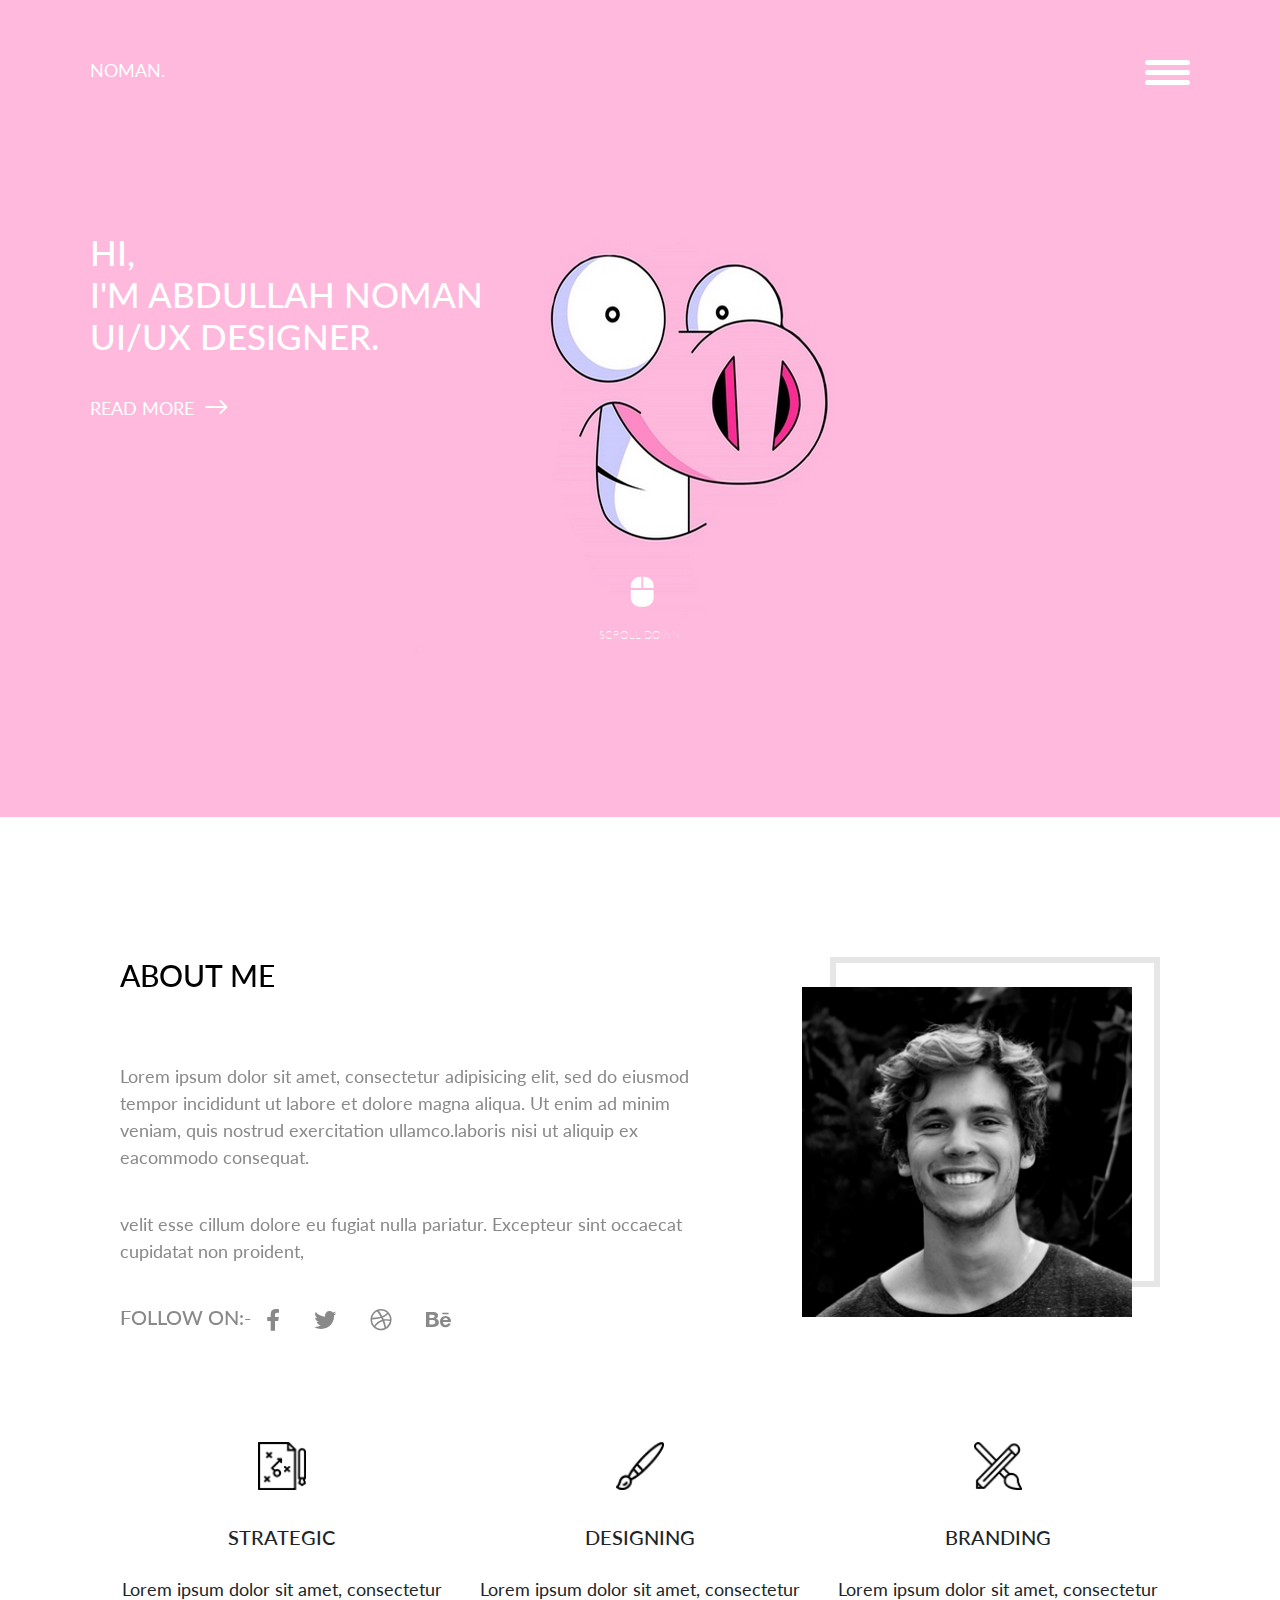
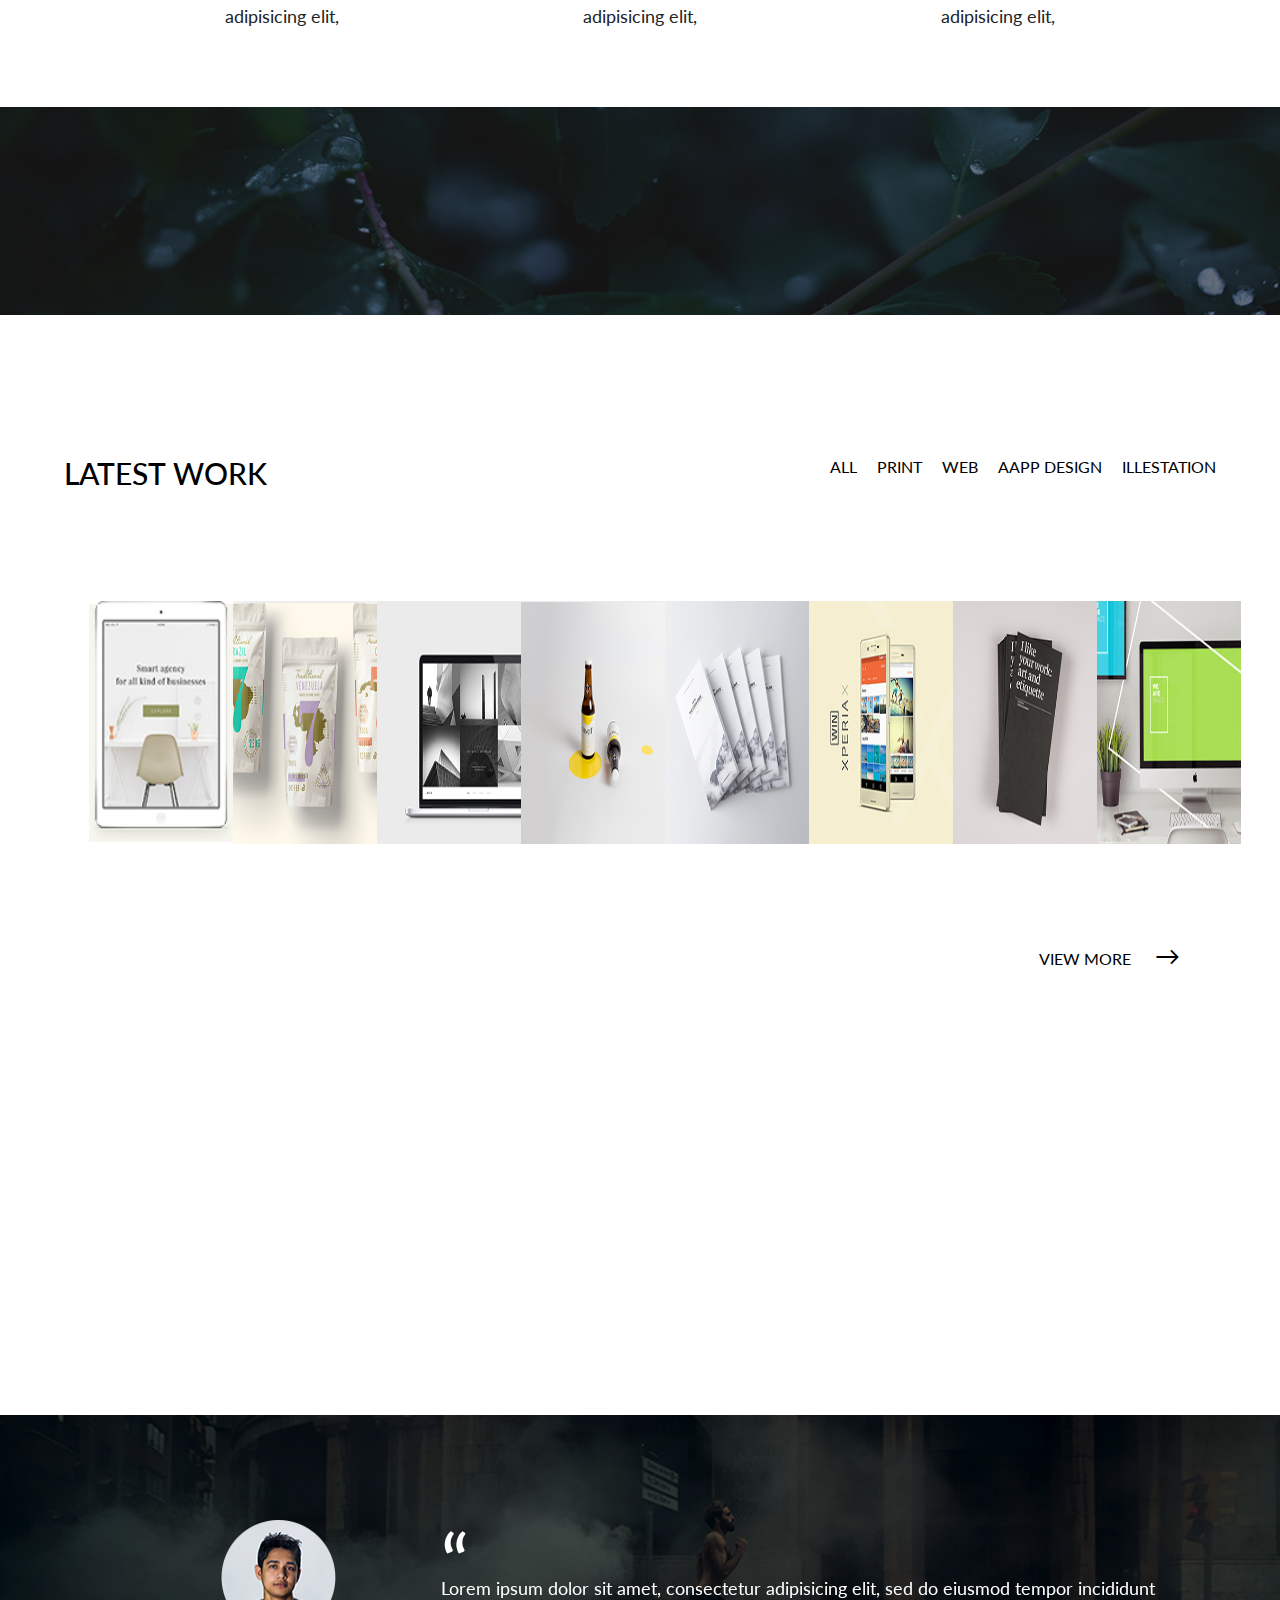
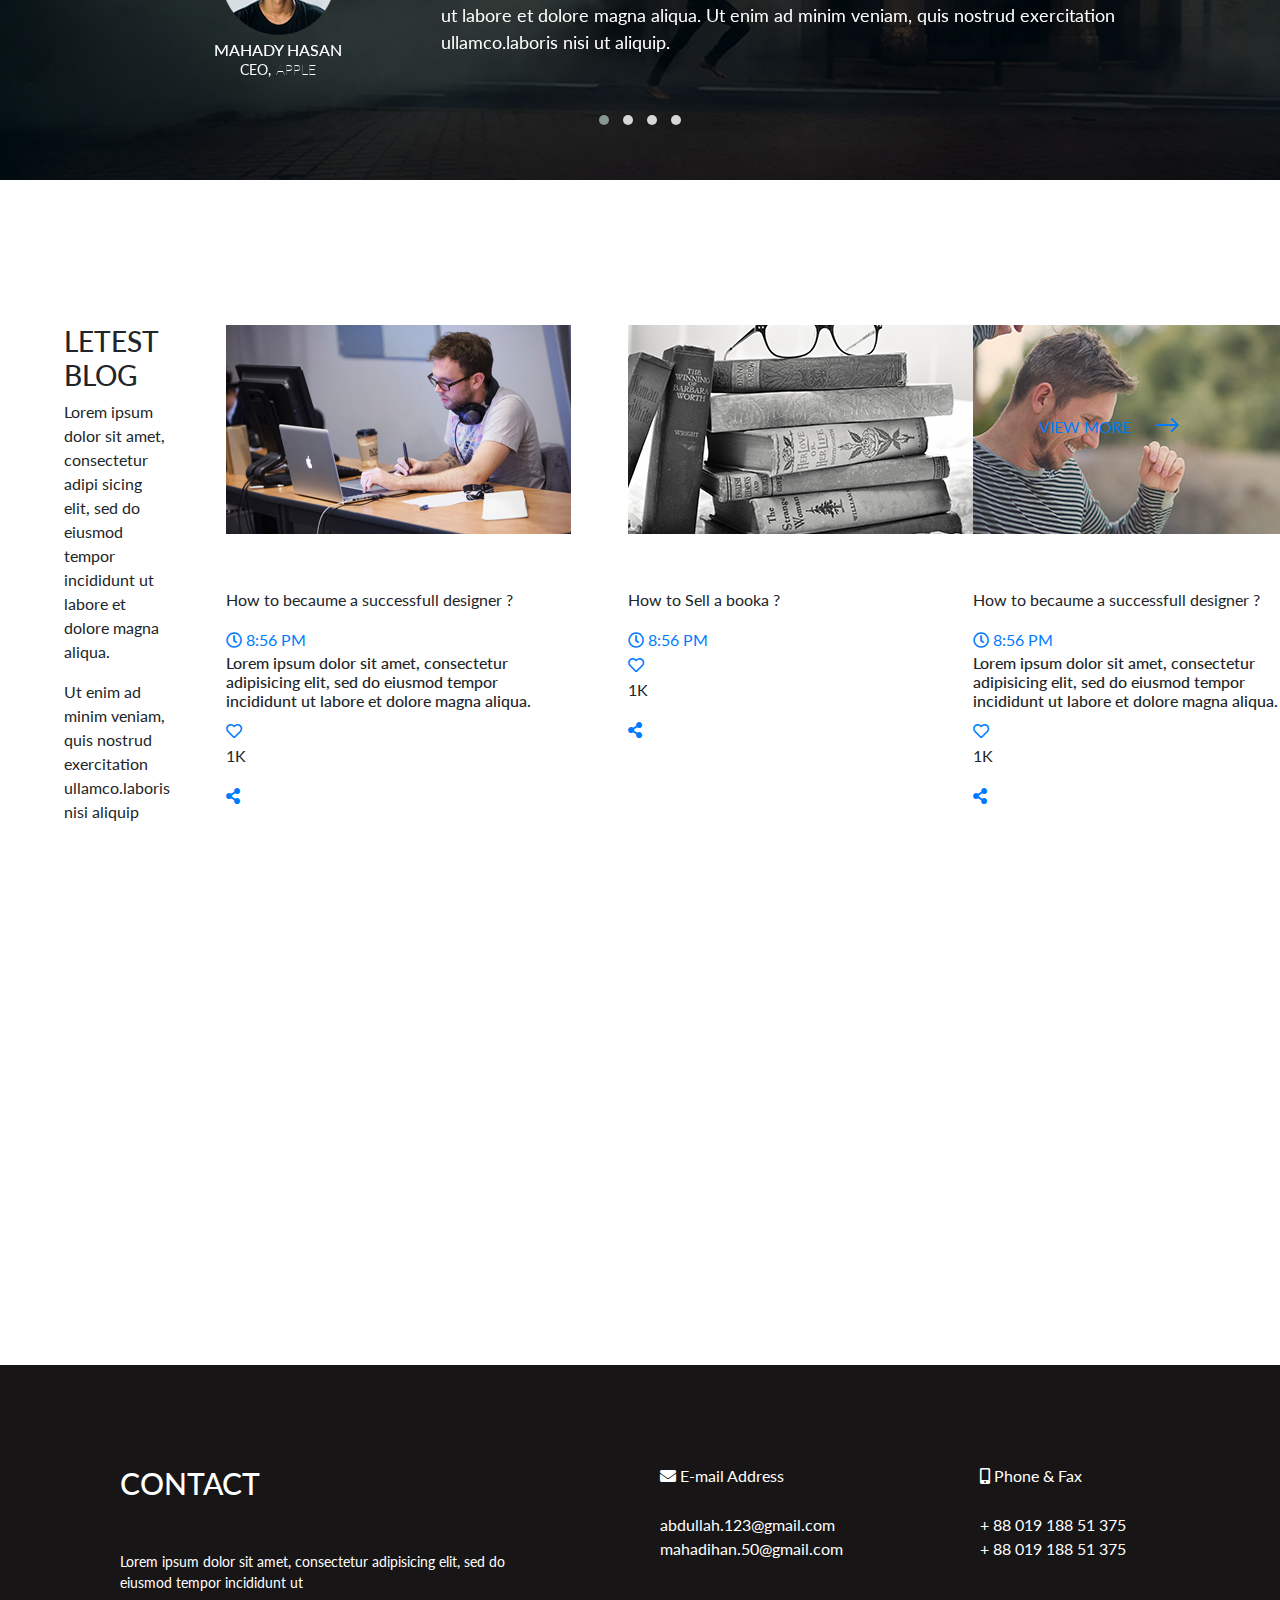
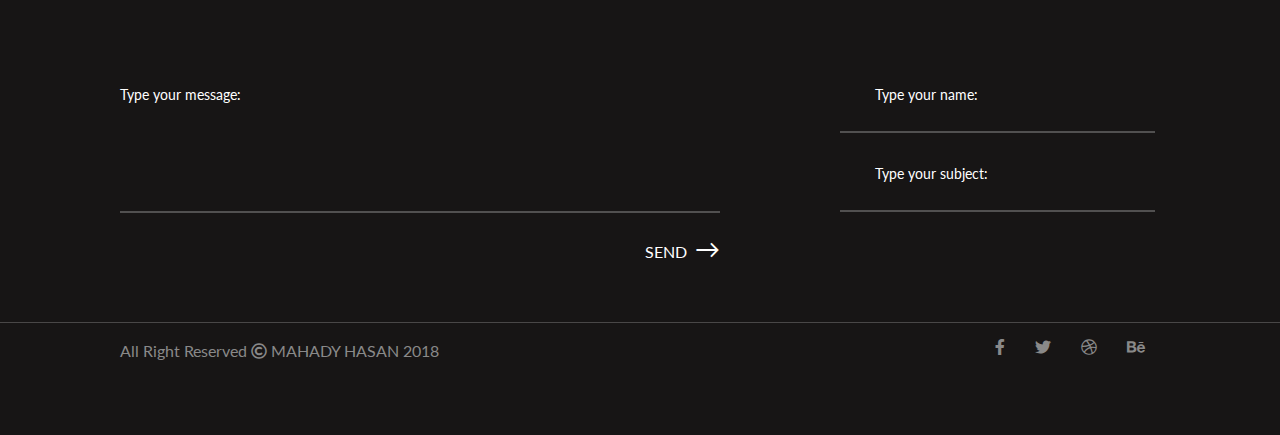
==== commit a4240e85: "second commit" ====
--- a/diplom.html
+++ b/diplom.html
@@ -14,6 +14,8 @@
     <link rel="stylesheet" href="./css/owl.theme.default.min.css">
     <link rel="stylesheet" href="./css/animate.css">
     <link rel="stylesheet" href="./css/animate.min.css">
+    <!-- <link rel="stylesheet" href="./css/crossbrauser.css"> -->
+    
 </head>
 
 <body>
@@ -48,446 +50,498 @@
             </div>
         </header>
     </div>
-        <section class="container2" id="about_me">
-            <div class="center owl-carousel owl-carousel2 owl-theme">
-                <div class="man1">
-                    <div class="aboutme">
-                        <h2>About me</h2>
-                        <p>Lorem ipsum dolor sit amet, consectetur adipisicing elit,
-                            sed do eiusmod tempor incididunt ut labore et dolore magna aliqua.
-                            Ut enim ad minim veniam, quis nostrud exercitation ullamco.laboris nisi ut aliquip ex
-                            eacommodo
-                            consequat.
-                        </p>
-                        <p> velit esse cillum dolore eu fugiat nulla pariatur. Excepteur sint occaecat cupidatat non
-                            proident, </p>
-                        <div class="icons">
-                            <h4>Follow on:- </h4>
+    <section class="container2" id="about_me">
+        <div class="center owl-carousel owl-carousel2 owl-theme">
+            <div class="man1">
+                <div class="aboutme">
+                    <h2>About me</h2>
+                    <p>Lorem ipsum dolor sit amet, consectetur adipisicing elit,
+                        sed do eiusmod tempor incididunt ut labore et dolore magna aliqua.
+                        Ut enim ad minim veniam, quis nostrud exercitation ullamco.laboris nisi ut aliquip ex
+                        eacommodo
+                        consequat.
+                    </p>
+                    <p> velit esse cillum dolore eu fugiat nulla pariatur. Excepteur sint occaecat cupidatat non
+                        proident, </p>
+                    <div class="icons">
+                        <h4>Follow on:- </h4>
+                        <div class="network">
                             <a href="#"><i class="fab fa-facebook-f"></i></a>
                             <a href="#"><i class="fab fa-twitter"></i></a>
                             <a href="#"><i class="fab fa-dribbble"></i></a>
                             <a href="#"><i class="fab fa-behance"></i></a>
                         </div>
                     </div>
-                    <div class="fotos">
-                        <img src="./images/foto1.png" alt="foto1">
-                    </div>
-                </div>
-                <div class="man1 man2">
-                    <div class="aboutme">
-                        <h2>About me</h2>
-                        <p>Lorem ipsum dolor sit amet, consectetur adipisicing elit,
-                            sed do eiusmod tempor incididunt ut labore et dolore magna aliqua.
-                            Ut enim ad minim veniam, quis nostrud exercitation ullamco.laboris nisi ut aliquip ex
-                            eacommodo
-                            consequat.
-                        </p>
-                        <p> velit esse cillum dolore eu fugiat nulla pariatur. Excepteur sint occaecat cupidatat non
-                            proident, </p>
-                        <div class="icons">
-                            <h4>Follow on:- </h4>
+                </div>
+                <div class="fotos">
+                    <span><img src="./images/foto1.png" alt="foto1"></span>
+                </div>
+            </div>
+            <div class="man1 man2">
+                <div class="aboutme">
+                    <h2>About me</h2>
+                    <p>Lorem ipsum dolor sit amet, consectetur adipisicing elit,
+                        sed do eiusmod tempor incididunt ut labore et dolore magna aliqua.
+                        Ut enim ad minim veniam, quis nostrud exercitation ullamco.laboris nisi ut aliquip ex
+                        eacommodo
+                        consequat.
+                    </p>
+                    <p> velit esse cillum dolore eu fugiat nulla pariatur. Excepteur sint occaecat cupidatat non
+                        proident, </p>
+                    <div class="icons">
+                        <h4>Follow on:- </h4>
+                        <div class="network">
                             <a href="#"><i class="fab fa-facebook-f"></i></a>
                             <a href="#"><i class="fab fa-twitter"></i></a>
                             <a href="#"><i class="fab fa-dribbble"></i></a>
                             <a href="#"><i class="fab fa-behance"></i></a>
                         </div>
                     </div>
-                    <div class="fotos">
-                        <img src="./images/foto2.png" alt="foto2">
-                    </div>
-                </div>
-                <div class="man1 man3">
-                    <div class="aboutme">
-                        <h2>About me</h2>
-                        <p>Lorem ipsum dolor sit amet, consectetur adipisicing elit,
-                            sed do eiusmod tempor incididunt ut labore et dolore magna aliqua.
-                            Ut enim ad minim veniam, quis nostrud exercitation ullamco.laboris nisi ut aliquip ex
-                            eacommodo
-                            consequat.
-                        </p>
-                        <p> velit esse cillum dolore eu fugiat nulla pariatur. Excepteur sint occaecat cupidatat non
-                            proident, </p>
-                        <div class="icons">
-                            <h4>Follow on:- </h4>
+                </div>
+                <div class="fotos">
+                    <span><img src="./images/foto2.png" alt="foto2"></span>
+                </div>
+            </div>
+            <div class="man1 man3">
+                <div class="aboutme">
+                    <h2>About me</h2>
+                    <p>Lorem ipsum dolor sit amet, consectetur adipisicing elit,
+                        sed do eiusmod tempor incididunt ut labore et dolore magna aliqua.
+                        Ut enim ad minim veniam, quis nostrud exercitation ullamco.laboris nisi ut aliquip ex
+                        eacommodo
+                        consequat.
+                    </p>
+                    <p> velit esse cillum dolore eu fugiat nulla pariatur. Excepteur sint occaecat cupidatat non
+                        proident, </p>
+                    <div class="icons">
+                        <h4>Follow on:- </h4>
+                        <div class="network">
                             <a href="#"><i class="fab fa-facebook-f"></i></a>
                             <a href="#"><i class="fab fa-twitter"></i></a>
                             <a href="#"><i class="fab fa-dribbble"></i></a>
                             <a href="#"><i class="fab fa-behance"></i></a>
                         </div>
                     </div>
-                    <div class="fotos">
-                        <img src="./images/foto3.png" alt="foto3">
-                    </div>
-                </div>
-            </div>
-            <div class="center">
-                <div class="options">
-                    <div class="opt">
-                        <img src="./images/strategic.png" alt="strategic">
-                        <h3>Strategic</h3>
-                        <p>Lorem ipsum dolor sit amet, consectetur adipisicing elit,</p>
-                    </div>
-                    <div class="opt">
-                        <img src="./images/paint-brush.png" alt="designing">
-                        <h3>Designing</h3>
-                        <p>Lorem ipsum dolor sit amet, consectetur adipisicing elit,</p>
-                    </div>
-                    <div class="opt">
-                        <img src="./images/branding.png" alt="branding">
-                        <h3>Branding</h3>
-                        <p>Lorem ipsum dolor sit amet, consectetur adipisicing elit,</p>
-                    </div>
-                </div>
-            </div>
-        </section>
-        <section class="container3">
-            <div class="center center3">
-                <div class="fon_con2"></div>
-                <div class="text_con3 wow shake">
-                    <h3>321</h3>
-                    <p>happy clint</p>
-                </div>
-                <div class="text_con3 wow shake">
-                    <h3>1K </h3>
-                    <p>project</p>
-                </div>
-                <div class="text_con3 wow shake">
-                    <h3>2L</h3>
-                    <p>cup coffi</p>
-                </div>
-                <div class="text_con3 wow shake">
-                    <h3>26L</h3>
-                    <p>cup tea</p>
-                </div>
-            </div>
-        </section>
-        <section class="container4" id="latest_work">
-            <div class="shapka">
-                <h2>Latest work</h2>
-                <ul class="menu">
-                    <li><a href="#">All</a></li>
-                    <li><a href="#">Print</a></li>
-                    <li><a href="#">web</a></li>
-                    <li><a href="#">aapp design</a></li>
-                    <li><a href="#">illestation</a></li>
-                </ul>
-            </div>
-            <div class="picter">
-                <div class="pict">
-                    <div class="fon_img1">
-                        <img class="pict1" src="./images/pict1.png" alt="pict1">
-                    </div>
-                    <div class="fonpict"></div>
-                    <h4>Lorem ipsum dolor sit
-                        amet, onse.</h4>
-                    <a href="#">VIEW MORE<span>→</span></a>
-                </div>
-                <div class="pict">
+                </div>
+                <div class="fotos">
+                    <span><img src="./images/foto3.png" alt="foto3"></span>
+                </div>
+            </div>
+        </div>
+        <div class="center">
+            <div class="options">
+                <div class="opt">
+                    <img src="./images/strategic.png" alt="strategic">
+                    <h3>Strategic</h3>
+                    <p>Lorem ipsum dolor sit amet, consectetur adipisicing elit,</p>
+                </div>
+                <div class="opt">
+                    <img src="./images/paint-brush.png" alt="designing">
+                    <h3>Designing</h3>
+                    <p>Lorem ipsum dolor sit amet, consectetur adipisicing elit,</p>
+                </div>
+                <div class="opt">
+                    <img src="./images/branding.png" alt="branding">
+                    <h3>Branding</h3>
+                    <p>Lorem ipsum dolor sit amet, consectetur adipisicing elit,</p>
+                </div>
+            </div>
+        </div>
+    </section>
+    <section class="container3">
+        <div class="center center3">
+            <div class="fon_con2"></div>
+            <div class="text_con3 wow shake">
+                <h3>321</h3>
+                <p>happy clint</p>
+            </div>
+            <div class="text_con3 wow shake">
+                <h3>1K </h3>
+                <p>project</p>
+            </div>
+            <div class="text_con3 wow shake">
+                <h3>2L</h3>
+                <p>cup coffi</p>
+            </div>
+            <div class="text_con3 wow shake">
+                <h3>26L</h3>
+                <p>cup tea</p>
+            </div>
+        </div>
+    </section>
+    <section class="container4" id="latest_work">
+        <div class="shapka">
+            <h2>Latest work</h2>
+            <ul class="menu">
+                <li><a href="#">All</a></li>
+                <li><a href="#">Print</a></li>
+                <li><a href="#">web</a></li>
+                <li><a href="#">aapp design</a></li>
+                <li><a href="#">illestation</a></li>
+            </ul>
+        </div>
+        <div class="picter">
+            <div class="pict">
+                <div class="img">
+                    <img class="pict1" src="./images/pict1.png" alt="pict1">
+                </div>
+                <div class="fonpict">
+                    <h4>Lorem ipsum dolor sit
+                        amet, onse.</h4>
+                    <a href="#">VIEW MORE<span>→</span></a>
+                </div>
+            </div>
+            <div class="pict">
+                <div class="img">
                     <img src="./images/pict2_1.png" alt="pict2">
-                    <div class="fonpict"></div>
-                    <h4>Lorem ipsum dolor sit
-                        amet, onse.</h4>
-                    <a href="#">VIEW MORE<span>→</span></a>
-                </div>
-                <div class="pict">
+                </div>
+                <div class="fonpict">
+                    <h4>Lorem ipsum dolor sit
+                        amet, onse.</h4>
+                    <a href="#">VIEW MORE<span>→</span></a>
+                </div>
+            </div>
+            <div class="pict">
+                <div class="img">
                     <img src="./images/pict3.png" alt="pict3">
-                    <div class="fonpict"></div>
-                    <h4>Lorem ipsum dolor sit
-                        amet, onse.</h4>
-                    <a href="#">VIEW MORE<span>→</span></a>
-                </div>
-                <div class="pict">
+                </div>
+                <div class="fonpict">
+                    <h4>Lorem ipsum dolor sit
+                        amet, onse.</h4>
+                    <a href="#">VIEW MORE<span>→</span></a>
+                </div>
+            </div>
+            <div class="pict">
+                <div class="img">
                     <img src="./images/pict4.png" alt="pict4">
-                    <div class="fonpict"></div>
-                    <h4>Lorem ipsum dolor sit
-                        amet, onse.</h4>
-                    <a href="#">VIEW MORE<span>→</span></a>
-                </div>
-            </div>
-            <div class="picter">
-                <div class="pict">
+                </div>
+                <div class="fonpict">
+                    <h4>Lorem ipsum dolor sit
+                        amet, onse.</h4>
+                    <a href="#">VIEW MORE<span>→</span></a>
+                </div>
+            </div>
+            <div class="pict">
+                <div class="img">
                     <img src="./images/pict5.png" alt="pict5">
-                    <div class="fonpict"></div>
-                    <h4>Lorem ipsum dolor sit
-                        amet, onse.</h4>
-                    <a href="#">VIEW MORE<span>→</span></a>
-                </div>
-                <div class="pict">
+                </div>
+                <div class="fonpict">
+                    <h4>Lorem ipsum dolor sit
+                        amet, onse.</h4>
+                    <a href="#">VIEW MORE<span>→</span></a>
+                </div>
+            </div>
+            <div class="pict">
+                <div class="img">
                     <img src="./images/pict6.png" alt="pict6">
-                    <div class="fonpict"></div>
-                    <h4>Lorem ipsum dolor sit
-                        amet, onse.</h4>
-                    <a href="#">VIEW MORE<span>→</span></a>
-                </div>
-                <div class="pict">
+                </div>
+                <div class="fonpict">
+                    <h4>Lorem ipsum dolor sit
+                        amet, onse.</h4>
+                    <a href="#">VIEW MORE<span>→</span></a>
+                </div>
+            </div>
+            <div class="pict">
+                <div class="img">
                     <img src="./images/pict7.png" alt="pict7">
-                    <div class="fonpict"></div>
-                    <h4>Lorem ipsum dolor sit
-                        amet, onse.</h4>
-                    <a href="#">VIEW MORE<span>→</span></a>
-                </div>
-                <div class="pict">
+                </div>
+                <div class="fonpict">
+                    <h4>Lorem ipsum dolor sit
+                        amet, onse.</h4>
+                    <a href="#">VIEW MORE<span>→</span></a>
+                </div>
+            </div>
+            <div class="pict">
+                <div class="img">
                     <img src="./images/pict8.png" alt="pict8">
-                    <div class="fonpict"></div>
-                    <h4>Lorem ipsum dolor sit
-                        amet, onse.</h4>
-                    <a href="#">VIEW MORE<span>→</span></a>
-                </div>
-            </div>
-            <div class="mak"> <a href="#" class="end_text">view more <span>→</span></a></div>
-        </section>
-        <section class="container5">
-            <div class="owl-carousel owl-carousel1 owl-theme atlet">
-                <div class="item">
-                    <div class="pol1">
-                        <img src="./images/Ellipse 1.png" alt="foto1">
-                        <h4>MAHADY HASAN</h4>
-                        <p>CEO,<span>APPLE</span></p>
-                    </div>
-                    <div class="pol2">
-                        <h4>“</h4>
-                        <p>Lorem ipsum dolor sit amet, consectetur adipisicing elit, sed do eiusmod tempor
-                            incididunt ut labore et dolore magna aliqua. Ut enim ad minim veniam, quis nostrud
-                            exercitation ullamco.laboris nisi ut aliquip.</p>
-                    </div>
-                </div>
-                <div class="item">
-                    <div class="pol1">
-                        <img src="./images/Ellipse 1.png" alt="foto1">
-                        <h4>MAHADY HASAN</h4>
-                        <p>CEO,<span>APPLE</span></p>
-                    </div>
-                    <div class="pol2">
-                        <h4>“</h4>
-                        <p>Lorem ipsum dolor sit amet, consectetur adipisicing elit, sed do eiusmod tempor
-                            incididunt ut labore et dolore magna aliqua. Ut enim ad minim veniam, quis nostrud
-                            exercitation ullamco.laboris nisi ut aliquip.</p>
-                    </div>
-                </div>
-                <div class="item">
-                    <div class="pol1">
-                        <img src="./images/Ellipse 1.png" alt="foto1">
-                        <h4>MAHADY HASAN</h4>
-                        <p>CEO,<span>APPLE</span></p>
-                    </div>
-                    <div class="pol2">
-                        <h4>“</h4>
-                        <p>Lorem ipsum dolor sit amet, consectetur adipisicing elit, sed do eiusmod tempor
-                            incididunt ut labore et dolore magna aliqua. Ut enim ad minim veniam, quis nostrud
-                            exercitation ullamco.laboris nisi ut aliquip.</p>
-                    </div>
-                </div>
-                <div class="item">
-                    <div class="pol1">
-                        <img src="./images/Ellipse 1.png" alt="foto1">
-                        <h4>MAHADY HASAN</h4>
-                        <p>CEO, <span> APPLE</span></p>
-                    </div>
-                    <div class="pol2">
-                        <h4>“</h4>
-                        <p>Lorem ipsum dolor sit amet, consectetur adipisicing elit, sed do eiusmod tempor
-                            incididunt ut labore et dolore magna aliqua. Ut enim ad minim veniam, quis nostrud
-                            exercitation ullamco.laboris nisi ut aliquip.</p>
-                    </div>
-                </div>
+                </div>
+                <div class="fonpict">
+                    <h4>Lorem ipsum dolor sit
+                    amet, onse.</h4>
+                    <a href="#">VIEW MORE<span>→</span></a>
+                </div>
+            </div>
+        </div>
+        <div class="mak"> <a href="#" class="end_text">view more <span>→</span></a></div>
+    </section>
+    <section class="container5">
+        <div class="owl-carousel owl-carousel1 owl-theme atlet">
+            <div class="item">
+                <div class="pol1">
+                    <img src="./images/Ellipse 1.png" alt="foto1">
+                    <h4>MAHADY HASAN</h4>
+                    <p>CEO,<span>APPLE</span></p>
+                </div>
+                <div class="pol2">
+                    <h4>“</h4>
+                    <p>Lorem ipsum dolor sit amet, consectetur adipisicing elit, sed do eiusmod tempor
+                        incididunt ut labore et dolore magna aliqua. Ut enim ad minim veniam, quis nostrud
+                        exercitation ullamco.laboris nisi ut aliquip.</p>
+                </div>
+            </div>
+            <div class="item">
+                <div class="pol1">
+                    <img src="./images/Ellipse 1.png" alt="foto1">
+                    <h4>MAHADY HASAN</h4>
+                    <p>CEO,<span>APPLE</span></p>
+                </div>
+                <div class="pol2">
+                    <h4>“</h4>
+                    <p>Lorem ipsum dolor sit amet, consectetur adipisicing elit, sed do eiusmod tempor
+                        incididunt ut labore et dolore magna aliqua. Ut enim ad minim veniam, quis nostrud
+                        exercitation ullamco.laboris nisi ut aliquip.</p>
+                </div>
+            </div>
+            <div class="item">
+                <div class="pol1">
+                    <img src="./images/Ellipse 1.png" alt="foto1">
+                    <h4>MAHADY HASAN</h4>
+                    <p>CEO,<span>APPLE</span></p>
+                </div>
+                <div class="pol2">
+                    <h4>“</h4>
+                    <p>Lorem ipsum dolor sit amet, consectetur adipisicing elit, sed do eiusmod tempor
+                        incididunt ut labore et dolore magna aliqua. Ut enim ad minim veniam, quis nostrud
+                        exercitation ullamco.laboris nisi ut aliquip.</p>
+                </div>
+            </div>
+            <div class="item">
+                <div class="pol1">
+                    <img src="./images/Ellipse 1.png" alt="foto1">
+                    <h4>MAHADY HASAN</h4>
+                    <p>CEO, <span> APPLE</span></p>
+                </div>
+                <div class="pol2">
+                    <h4>“</h4>
+                    <p>Lorem ipsum dolor sit amet, consectetur adipisicing elit, sed do eiusmod tempor
+                        incididunt ut labore et dolore magna aliqua. Ut enim ad minim veniam, quis nostrud
+                        exercitation ullamco.laboris nisi ut aliquip.</p>
+                </div>
+            </div>
 
-            </div>
-        </section>
-        <section class="container6" id="letest_blog">
-            <div class="center_con6">
-                <div class="colonka colonka1">
-                    <div class="pat1">
-                        <h3>LETEST BLOG</h3>
-                        <p>Lorem ipsum dolor sit amet, consectetur adipi
-                            sicing elit, sed do eiusmod tempor incididunt ut
-                            labore et dolore magna aliqua. </p>
-                        <p>Ut enim ad minim veniam, quis nostrud exercitation ullamco.laboris nisi aliquip </p>
-                    </div>
-                    <div class="pat2">
-                        <img src="./images/foto2_3_con6.png" alt="foto1_3">
+        </div>
+    </section>
+    <section class="container6" id="letest_blog">
+        <div class="center_con6">
+            <div class="colonka pat1">
+                <h3>LETEST BLOG</h3>
+                <p>Lorem ipsum dolor sit amet, consectetur adipi
+                    sicing elit, sed do eiusmod tempor incididunt ut
+                    labore et dolore magna aliqua. </p>
+                <p>Ut enim ad minim veniam, quis nostrud exercitation ullamco.laboris nisi aliquip </p>
+            </div>
+            <div class="colonka pat2">
+                <img class="foto" src="./images/foto1_con6.png" alt="foto1">
+                <div class="play"><img src="./images/play.png" alt="play"></div>
+                <div class="happy">
+                    <div class="time">
                         <p>How to becaume a successfull
                             designer ?</p>
                         <a href="#"><i class="far fa-clock"></i>
-                            8:56 PM
-                        </a>
-                        <h6>Lorem ipsum dolor sit amet, consectetur adipisicing elit,
-                            sed do eiusmod tempor incididunt ut labore et dolore magna aliqua. </h6>
-                        <a class="icon2" href="#"><i class="far fa-heart"></i> 1K <i class="fas fa-share-alt"></i></a>
-                    </div>
-                </div>
-                <div class="colonka colonka2">
-                    <div class="pat3">
-                        <img src="./images/foto1_1_con6.png" alt="foto1_1">
-                        <p>How to drow ?</p>
+                            8:56 PM </a>
+                    </div>
+                    <h6>Lorem ipsum dolor sit amet, consectetur adipisicing elit,
+                        sed do eiusmod tempor incididunt ut labore et dolore magna aliqua. </h6>
+                    <div class="like">
+                        <a class="heart" href="#"><i class="far fa-heart"></i></a>
+                        <p> 1K</p>
+                        <a class="share" href="#"><i class="fas fa-share-alt"></i></a>
+                    </div>
+                </div>
+            </div>
+            <div class="colonka pat3">
+                <img class="foto" src="./images/foto2_con6.png" alt="foto2">
+                <div class="play"><img src="./images/play.png" alt="play"></div>
+                <div class="happy">
+                    <div class="time">
+                        <p>How to Sell a booka ?</p>
                         <a href="#"><i class="far fa-clock"></i>
-                            8:56 PM
-                        </a>
-                        <h6>Lorem ipsum dolor sit amet, consectetur adipisicing elit,
-                            sed do eiusmod tempor <BR> incididunt ut labore et dolore magna aliqua. </h6>
-                        <a class="icon2" href="#"><i class="far fa-heart"></i> 1K <i class="fas fa-share-alt"></i></a>
-                    </div>
-                    <div class="pat4">
-                        <img src="./images/foto1_4_con6.png" alt="foto1_4">
+                            8:56 PM </a>
+                    </div>
+                    <div class="like">
+                        <a class="heart" href="#"><i class="far fa-heart"></i></a>
+                        <p> 1K</p>
+                        <a class="share" href="#"><i class="fas fa-share-alt"></i></a>
+                    </div>
+                </div>
+            </div>
+            <div class="colonka pat2">
+                <img class="foto" src="./images/foto3_con6.png" alt="foto3">
+                <div class="play"><img src="./images/play.png" alt="play"></div>
+                <div class="happy">
+                    <div class="time">
+                        <p>How to becaume a successfull
+                            designer ?</p>
+                        <a href="#"><i class="far fa-clock"></i>
+                            8:56 PM </a>
+                    </div>
+                    <h6>Lorem ipsum dolor sit amet, consectetur adipisicing elit,
+                        sed do eiusmod tempor incididunt ut labore et dolore magna aliqua. </h6>
+                    <div class="like">
+                        <a class="heart" href="#"><i class="far fa-heart"></i></a>
+                        <p> 1K</p>
+                        <a class="share" href="#"><i class="fas fa-share-alt"></i></a>
+                    </div>
+                </div>
+            </div>
+            <div class="colonka pat3">
+                <img class="foto" src="./images/foto4_con6.png" alt="foto4">
+                <div class="play"><img src="./images/play.png" alt="play"></div>
+                <div class="happy">
+                    <div class="time">
                         <p>be a creative people ?</p>
                         <a href="#"><i class="far fa-clock"></i>
-                            8:56 PM
-                        </a>
-                        <a class="icon2" href="#"><i class="far fa-heart"></i> 1K <i class="fas fa-share-alt"></i></a>
-                    </div>
-                </div>
-                <div class="colonka colonka3">
-                    <div class="pat5">
-                        <img src="./images/foto1_2_con6.png" alt="foto1_2">
-                        <p>be a creative people ?</p>
+                            8:56 PM </a>
+                    </div>
+                    <div class="like">
+                        <a class="heart" href="#"><i class="far fa-heart"></i></a>
+                        <p> 1K</p>
+                        <a class="share" href="#"><i class="fas fa-share-alt"></i></a>
+                    </div>
+                </div>
+            </div>
+            <div class="colonka pat2">
+                <img class="foto" src="./images/foto5_con6.png" alt="foto5">
+                <div class="play"><img src="./images/play.png" alt="play"></div>
+                <div class="happy">
+                    <div class="time">
+                        <p>How to becaume a successfull
+                            designer ?</p>
                         <a href="#"><i class="far fa-clock"></i>
-                            8:56 PM
-                        </a>
-                        <a class="icon2" href="#"><i class="far fa-heart"></i> 1K <i class="fas fa-share-alt"></i></a>
-                    </div>
-                    <div class="pat6">
-                        <img src="./images/foto1_5_con6.png" alt="foto1_5">
-                        <p>How to drow ?</p>
-                        <a href="#"><i class="far fa-clock"></i>
-                            8:56 PM
-                        </a>
-                        <h6>Lorem ipsum dolor sit amet, consectetur adipisicing elit,
-                            sed do eiusmod tempor <BR> incididunt ut labore et dolore magna aliqua. </h6>
-                        <a class="icon2" href="#"><i class="far fa-heart"></i> 1K <i class="fas fa-share-alt"></i></a>
-                    </div>
-                </div>
-            </div>
-            <a href="#" class="end_text">view more <span>→</span></a>
-        </section>
-        <section class="footer" id="contact">
-            <div class="center_fot">
-                <div class="top_div">
-                    <div class="fot1">
-                        <h3>CONTACT</h3>
-                        <p>Lorem ipsum dolor sit amet, consectetur adipisicing elit, sed do
-                            eiusmod tempor incididunt ut </p>
-                    </div>
-                    <div class="fot2">
-                        <a href="#">
-                            <i class="fas fa-envelope"></i>
-                            E-mail Address
-                        </a>
-                        <a href="#">
-                            abdullah.123@gmail.com
-                        </a>
-                        <a href="#">
-                            mahadihan.50@gmail.com
-                        </a>
-                    </div>
-                    <div class="fot3">
-                        <a href="#">
-                            <i class="fas fa-mobile-alt"></i>
-                            Phone & Fax<BR>
-                        </a>
-                        <a class="phone" href="#">
-                            + 88 019 188 51 375<BR>
-                        </a>
-                        <a class="phone" href="#">
-                            + 88 019 188 51 375<BR>
-                        </a>
-                    </div>
-                </div>
-            </div>
-            <div class="center_fot">
-                <div class="bottom_div">
-                    <div class="fot4">
-                        <p>Type your message: </p>
-                        <input type="   ">
-                        <a href="#">SEND<span>→</span></a>
-                    </div>
-                    <div class="fot5">
-                        <p>Type your name: </p>
-                        <input type="   ">
-                        <p class="p2">Type your subject: </p>
-                        <input type="   ">
-                    </div>
-                </div>
-            </div>
-            <hr>
-            <div class="center_fot">
-                <div class="end_text">
-                    <p>All Right Reserved <i class="far fa-copyright"></i> MAHADY HASAN 2018</p>
-                    <div class="icons">
-                        <a href="#"><i class="fab fa-facebook-f"></i></a>
-                        <a href="#"><i class="fab fa-twitter"></i></a>
-                        <a href="#"><i class="fab fa-dribbble"></i></a>
-                        <a href="#"><i class="fab fa-behance"></i></a>
-                    </div>
-                </div>
-            </div>
-        </section>
+                            8:56 PM </a>
+                    </div>
+                    <h6>Lorem ipsum dolor sit amet, consectetur adipisicing elit,
+                        sed do eiusmod tempor incididunt ut labore et dolore magna aliqua. </h6>
+                    <div class="like">
+                        <a class="heart" href="#"><i class="far fa-heart"></i></a>
+                        <p> 1K</p>
+                        <a class="share" href="#"><i class="fas fa-share-alt"></i></a>
+                    </div>
+                </div>
+            </div>
+            <div class="end_text"><a href="#">view more <span>→</span></a></div>
+    </section>
+    <section class="footer" id="contact">
+        <div class="center_fot">
+            <div class="top_div">
+                <div class="fot1">
+                    <h3>CONTACT</h3>
+                    <p>Lorem ipsum dolor sit amet, consectetur adipisicing elit, sed do
+                        eiusmod tempor incididunt ut </p>
+                </div>
+                <div class="fot2">
+                    <a href="#">
+                        <i class="fas fa-envelope"></i>
+                        E-mail Address<BR>
+                    </a>
+                    <a href="#">
+                        abdullah.123@gmail.com<BR>
+                    </a>
+                    <a href="#">
+                        mahadihan.50@gmail.com
+                    </a>
+                </div>
+                <div class="fot3">
+                    <a href="#">
+                        <i class="fas fa-mobile-alt"></i>
+                        Phone & Fax<BR>
+                    </a>
+                    <a class="phone" href="#">
+                        + 88 019 188 51 375<BR>
+                    </a>
+                    <a class="phone" href="#">
+                        + 88 019 188 51 375<BR>
+                    </a>
+                </div>
+            </div>
+        </div>
+        <div class="center_fot">
+            <div class="bottom_div">
+                <div class="fot4">
+                    <p>Type your message: </p>
+                    <input type="   ">
+                    <a href="#">SEND<span>→</span></a>
+                </div>
+                <div class="fot5">
+                    <p>Type your name: </p>
+                    <input type="   ">
+                    <p class="p2">Type your subject: </p>
+                    <input type="   ">
+                </div>
+            </div>
+        </div>
+        <hr>
+        <div class="center_fot">
+            <div class="end_text">
+                <p>All Right Reserved <i class="far fa-copyright"></i> MAHADY HASAN 2018</p>
+                <div class="icons">
+                    <a href="#"><i class="fab fa-facebook-f"></i></a>
+                    <a href="#"><i class="fab fa-twitter"></i></a>
+                    <a href="#"><i class="fab fa-dribbble"></i></a>
+                    <a href="#"><i class="fab fa-behance"></i></a>
+                </div>
+            </div>
+        </div>
+    </section>
 
-        <script src="https://cdn.jsdelivr.net/npm/popper.js@1.16.0/dist/umd/popper.min.js"
-            integrity="sha384-Q6E9RHvbIyZFJoft+2mJbHaEWldlvI9IOYy5n3zV9zzTtmI3UksdQRVvoxMfooAo"
-            crossorigin="anonymous"></script>
-        <script src="https://code.jquery.com/jquery-3.4.1.slim.min.js"
-            integrity="sha384-J6qa4849blE2+poT4WnyKhv5vZF5SrPo0iEjwBvKU7imGFAV0wwj1yYfoRSJoZ+n"
-            crossorigin="anonymous"></script>
-        <script type="text/javascript" src="https://ajax.googleapis.com/ajax/libs/jquery/1.10.1/jquery.min.js"></script>
-        <script src="./js/owl.carousel.min.js"></script>
-        <script src="./js/wow.min.js"></script>
-        <script src="./js/script.js"></script>
+    <script src="https://cdn.jsdelivr.net/npm/popper.js@1.16.0/dist/umd/popper.min.js"
+        integrity="sha384-Q6E9RHvbIyZFJoft+2mJbHaEWldlvI9IOYy5n3zV9zzTtmI3UksdQRVvoxMfooAo"
+        crossorigin="anonymous"></script>
+    <script src="https://code.jquery.com/jquery-3.4.1.slim.min.js"
+        integrity="sha384-J6qa4849blE2+poT4WnyKhv5vZF5SrPo0iEjwBvKU7imGFAV0wwj1yYfoRSJoZ+n"
+        crossorigin="anonymous"></script>
+    <script type="text/javascript" src="https://ajax.googleapis.com/ajax/libs/jquery/1.10.1/jquery.min.js"></script>
+    <script src="./js/owl.carousel.min.js"></script>
+    <script src="./js/wow.min.js"></script>
+    <script src="./js/script.js"></script>
 
-        <!--  <script type="text/javascript" src="https://ajax.googleapis.com/ajax/libs/jquery/1.10.1/jquery.min.js"></script>
-    <script src="https://code.jquery.com/jquery-3.4.1.slim.min.js" integrity="sha384-J6qa4849blE2+poT4WnyKhv5vZF5SrPo0iEjwBvKU7imGFAV0wwj1yYfoRSJoZ+n" crossorigin="anonymous"></script>
-    <script src="https://cdn.jsdelivr.net/npm/popper.js@1.16.0/dist/umd/popper.min.js" integrity="sha384-Q6E9RHvbIyZFJoft+2mJbHaEWldlvI9IOYy5n3zV9zzTtmI3UksdQRVvoxMfooAo" crossorigin="anonymous"></script>
-    <script src="https://stackpath.bootstrapcdn.com/bootstrap/4.4.1/js/bootstrap.min.js" integrity="sha384-wfSDF2E50Y2D1uUdj0O3uMBJnjuUD4Ih7YwaYd1iqfktj0Uod8GCExl3Og8ifwB6" crossorigin="anonymous"></script>  
-    <script src="./js/owl.carousel.min.js"></script>
-    
-    <script src="./js/script.js"></script>
-    <script type="text/javascript" src="https://ajax.googleapis.com/ajax/libs/jquery/1.10.1/jquery.min.js"></script>
-    <script src="./js/wow.min.js"></script> -->
-        <script>
-            new WOW().init();
-        </script>
-        <script>
-            $('.owl-carousel1').owlCarousel({
-                loop: true,
-                margin: 0,
-                nav: false,
-                /* autoplay:true,
-                autoplayTimeout:4000,
-                autoplayHoverPause:true, */
-                responsive: {
-                    0: {
-                        items: 1
-                    },
-                    600: {
-                        items: 1
-                    },
-                    1000: {
-                        items: 1
-                    }
+    <script>
+        new WOW().init();
+    </script>
+    <script>
+        $('.owl-carousel1').owlCarousel({
+            loop: true,
+            margin: 0,
+            nav: false,
+            /* autoplay:true,
+            autoplayTimeout:4000,
+            autoplayHoverPause:true, */
+            responsive: {
+                0: {
+                    items: 1
+                },
+                600: {
+                    items: 1
+                },
+                1000: {
+                    items: 1
                 }
-            })
-        </script>
-        <script>
-            $('.owl-carousel2').owlCarousel({
-                loop: true,
-                margin: 0,
-                nav: false,
-                autoplay: true,
-                autoplayTimeout: 3000,
-                animateOut: 'fadeOut',
-                autoplayHoverPause: true,
-                dots: false,
-                responsive: {
-                    0: {
-                        items: 1
-                    },
-                    600: {
-                        items: 1
-                    },
-                    1000: {
-                        items: 1
-                    }
+            }
+        })
+    </script>
+    <script>
+        $('.owl-carousel2').owlCarousel({
+            loop: true,
+            margin: 0,
+            nav: false,
+            autoplay: true,
+            autoplayTimeout: 3000,
+            animateOut: 'fadeOut',
+            autoplayHoverPause: true,
+            dots: false,
+            responsive: {
+                0: {
+                    items: 1
+                },
+                600: {
+                    items: 1
+                },
+                1000: {
+                    items: 1
                 }
-            })
-        </script>
+            }
+        })
+    </script>
 </body>
 
 </html>--- a/css/crossbrauser.css
+++ b/css/crossbrauser.css
@@ -0,0 +1,1405 @@
+/* prefixed by https://autoprefixer.github.io (PostCSS: v7.0.26, autoprefixer: v9.7.3) */
+
+
+html, body, div, span, applet, object, iframe,
+h1, h2, h3, h4, h5, h6, p, blockquote, pre,
+a, abbr, acronym, address, big, cite, code,
+del, dfn, em, img, ins, kbd, q, s, samp,
+small, strike, strong, sub, sup, tt, var,
+b, u, i, center,
+dl, dt, dd, ol, ul, li,
+fieldset, form, label, legend,
+table, caption, tbody, tfoot, thead, tr, th, td,
+article, aside, canvas, details, embed, 
+figure, figcaption, footer, header, hgroup, 
+menu, nav, output, ruby, section, summary,
+time, mark, audio, video {
+	margin: 0;
+	padding: 0;
+	border: 0;
+	font-size: 100%;
+	font: inherit;
+	vertical-align: baseline;
+}
+
+
+
+article, aside, details, figcaption, figure, 
+footer, header, hgroup, menu, nav, section {
+	display: block;
+}
+body {
+	line-height: 1;
+	font-family: 'Roboto', sans-serif;
+    font-family: 'Lato', sans-serif;
+}
+ol, ul {
+	list-style: none;
+}
+blockquote, q {
+	quotes: none;
+}
+blockquote:before, blockquote:after,
+q:before, q:after {
+	content: '';
+	content: none;
+}
+table {
+	border-collapse: collapse;
+	border-spacing: 0;
+}
+
+h1, h2, h3, h4, h5, h6, p, ol, ul, li, a, span{
+    font-family: 'Lato', sans-serif;
+}
+
+header {
+    height: 100vh;
+    max-height: 817px;
+    background-image: url('../images/pig.png');
+    background-size: cover;
+}
+.center {
+    width: 86%;
+    margin: 0 auto;
+}
+header .center .first_text {
+    position: relative;
+    display: -webkit-box;
+    display: -ms-flexbox;
+    display: flex;
+    padding-top: 55px;
+    padding-bottom: 130px;
+    -webkit-box-pack: justify;
+        -ms-flex-pack: justify;
+            justify-content: space-between;
+    -webkit-box-align: center;
+        -ms-flex-align: center;
+            align-items: center;
+}
+header .center .first_text p{
+    color: #feffff;
+    font-size: 18px;
+}
+header .center .first_text ul li {
+    display: block;
+    margin-top: 5px;
+}
+header .center .menu {
+    display: none;
+}
+header .center .menu1 {
+    display: block;
+    position: absolute;
+    z-index: 100;
+    top: 58px;
+    right: 60px;
+}
+header .center .first_text .menu li {
+    display: block;
+    padding: 5px 15px;
+    background-color: rgba(0, 0, 0, 0.4);
+    text-align: right;
+    margin: 0;
+}
+header .center .burger {
+    cursor: pointer;
+}
+header .center .first_text ul li i {
+    display: block;
+    width: 45px;
+    height: 5px;
+    background-color: #feffff;
+    border-radius: 3px;
+    
+}
+header .center h1 {
+    color: #ffffff;
+    font-size: 35px;
+    text-transform: uppercase;
+    margin-bottom: 30px;
+}
+header .center a {
+    color: #ffffff;
+    font-size: 18px;
+    text-decoration: none;
+}
+header .center a span{
+    margin-left: 5px;
+    font-size: 25px;
+}
+
+header .center a:hover {
+    text-decoration: none;
+    color: #000000;
+}
+
+header .center .down {
+    margin-top: 150px;
+    color: #ffffff;
+    font-size: 11px;
+    font-weight: lighter;
+    text-align: center;
+}
+header .center .down a{
+    color: #ffffff;
+    font-size: 11px;
+    font-weight: lighter;
+    text-align: center;
+}
+header .center .down a:hover {
+    color: #000000;
+    text-decoration: none;
+}
+header .center .down i{
+    font-size: 30px;
+    margin-bottom: 20px;
+}
+
+.container2{
+    height: 890px;
+    width: 100%;
+    font-family: 'Lato', sans-serif;
+}
+
+.container2 .center{
+    width: 90%;
+    max-width: 1040px;
+}
+
+.container2 .center .man1{
+    display: -webkit-box;
+    display: -ms-flexbox;
+    display: flex;
+    margin-top: 140px;
+}
+
+.container2 .center .man1 .aboutme{
+    text-align: left;
+    width: 60%;
+}
+
+.container2 .center .man1 .aboutme h2{
+    font-size: 30px;
+    margin-bottom: 70px;
+    text-transform: uppercase;
+    color: #000000;
+}
+
+.container2 .center .man1 .aboutme p{
+    font-size: 18px;
+    margin-bottom: 40px;
+    color: #898989;
+}
+
+.container2 .center .man1 .aboutme .icons{
+    display: -webkit-box;
+    display: -ms-flexbox;
+    display: flex;
+    -webkit-box-align: center;
+        -ms-flex-align: center;
+            align-items: center;
+}
+
+.container2 .center .man1 .aboutme .icons i{
+    font-size: 22px;
+    margin: 0 15px;
+    color: #898989;
+}
+
+.container2 .center .man1 .aboutme .icons h4{
+    font-size: 20px;
+    text-transform: uppercase;
+    color: #898989;
+}
+
+.container2 .center .man1 .fotos{
+    width: 40%;
+    text-align: right;
+}
+
+.container2 .center .man1 .fotos span{
+    border: 6px solid #e6e6e6;
+    display: inline-block;
+    max-width: 90%;
+}
+
+
+.container2 .center .man1 .fotos img{
+    position: relative;
+    top: 25px;
+    right: 25px;
+    width: 335px;
+    max-width: 100%;
+    height: auto;
+    max-height: 335px; 
+}
+
+.container2 .center .man2 .aboutme h2,
+.container2 .center .man2 .aboutme .icons h4,
+.container2 .center .man2 .aboutme p,
+.container2 .center .man2 .aboutme .icons a i{
+    color: blue;
+}
+
+.container2 .center .man3 .aboutme h2,
+.container2 .center .man3 .aboutme .icons h4,
+.container2 .center .man3 .aboutme p,
+.container2 .center .man3 .aboutme .icons a i{
+    color: red;
+}
+
+
+.container2 .center .options{
+    display: -webkit-box;
+    display: -ms-flexbox;
+    display: flex;
+    margin-top: 105px;
+    font-family: 'Lato', sans-serif;
+}
+
+.container2 .center .options .opt{
+    text-align: center;
+}
+
+.container2 .center .options .opt:nth-child(2){
+    margin-left: 35px;
+    margin-right: 35px;
+}
+
+.container2 .center .options .opt img{
+    margin-bottom: 35px;
+    height: 48px;
+    width: 48px;
+}
+
+.container2 .center .options .opt h3{
+    margin-bottom: 27px;
+    font-size: 20px;
+    text-transform: uppercase;
+}
+
+.container2 .center .options .opt p{
+    font-size: 18px;
+}
+
+.container3 .center .fon_con2{
+    background-color: #000000;
+    height: 100%;
+    width: 100%;
+    position: absolute;
+    left: 0;
+    opacity: 0.5;
+    z-index: 1;
+}
+
+.container3{
+    height: 208px;
+    font-family: 'Lato', sans-serif;
+    background-image: url('../images/fon_container3.png');
+    background-repeat: no-repeat;
+	background-size: cover;
+    position: relative;
+    width: 100%;
+}
+
+.container3 .center3{
+    -webkit-box-pack: justify;
+        -ms-flex-pack: justify;
+            justify-content: space-between;
+    display: -webkit-box;
+    display: -ms-flexbox;
+    display: flex;
+}
+
+.container3 .center .text_con3{
+    text-align: center;
+    margin-top: 65px;
+}
+
+.container3 .center .text_con3 h3{
+    font-size: 48px;
+    color: #ffffff;
+    margin-bottom: 0;
+    z-index: 10;
+    position: relative;
+}
+
+.container3 .center .text_con3 p{
+    font-size: 20px;
+    color: #ffffff;
+    text-transform: uppercase;
+    z-index: 10;
+    position: relative;
+}
+
+.container4{
+    height: 880px;
+    background-color: #ffffff;
+    font-family: 'Lato', sans-serif;
+}
+
+
+.container4 .shapka{
+    display: -webkit-box;
+    display: -ms-flexbox;
+    display: flex;
+    margin: 140px auto 105px auto;
+    max-width: 1166px;
+    width: 90%;
+    -webkit-box-pack: justify;
+        -ms-flex-pack: justify;
+            justify-content: space-between;
+}
+
+.container4 .shapka h2{
+    text-transform: uppercase;
+    font-size: 30px;
+    color: #000000;
+}
+
+.container4 .shapka .menu{
+    color: #000000;
+    display: -webkit-box;
+    display: -ms-flexbox;
+    display: flex;
+    -webkit-box-pack: justify;
+        -ms-flex-pack: justify;
+            justify-content: space-between;
+}
+
+.container4 .shapka .menu li{
+    margin-left: 20px;
+    font-size: 16px;
+    text-transform: uppercase;
+}
+
+.container4 .shapka .menu li a{
+    color: #000000;
+    text-decoration: none;
+}
+
+.container4 .picter{
+    display: -webkit-box;
+    display: -ms-flexbox;
+    display: flex;
+    -webkit-box-pack: justify;
+        -ms-flex-pack: justify;
+            justify-content: space-between;
+    margin: 0 auto;
+    max-width: 90%;
+    width: 1166px;
+    -ms-flex-wrap: wrap;
+        flex-wrap: wrap;
+}
+
+.container4 .picter .pict{
+    background-color: #f6f6ee;
+    width: 23.84%;
+    height: 238px;
+    position: relative;
+    z-index: 10;
+    margin-bottom: 15px;
+}
+
+.container4 .picter .pict img{
+    width: 100%;
+    height: 100%;
+    z-index: 11;
+    position: absolute;
+    -o-object-fit: none;
+       object-fit: none;
+}
+
+.container4 .picter .pict .img .pict1{
+    margin-left:  calc(22% - 61px);;
+}
+
+.container4 .mak .end_text{
+    position: absolute;
+    margin-right: 100px;
+    margin-top: 80px;
+    color: #000000;
+    font-size: 16px;
+    text-transform: uppercase;
+    right: 0;
+    text-decoration: none;
+}
+
+.container4 .mak .end_text span{
+    font-size: 25px;
+    margin-left: 20px;
+}
+
+.container4 .picter .pict .fonpict{
+    position: absolute;
+    z-index: 1;
+    top: 0;
+    left: 0;
+    right: 0; 
+    bottom: 4px;
+    text-align: center;
+    display: none;
+    background-color: rgba(0, 0, 0, 0.4);
+}
+
+.container4 .picter .pict .fonpict h4{
+    font-size: 18px;
+    margin: 100px 10% 0 10%;
+    color: #ffffff;
+    z-index: 110;
+    text-align: center;
+}
+
+.container4 .picter .pict .fonpict a{
+    font-size: 12px;
+    color: #ffffff;
+    z-index: 110;
+    text-decoration: none;
+    margin-top: 0;
+}
+
+.container4 .picter .pict .fonpict a span{
+    margin-left: 2px;
+    font-size: 14px;
+}
+
+.container4 .picter .pict:hover .fonpict{
+    display: block;
+    z-index: 100;
+    -webkit-box-shadow: rgba(0, 0, 0, 0.4) 
+    0 0 10px 10px ;
+            box-shadow: rgba(0, 0, 0, 0.4) 
+    0 0 10px 10px ;
+}
+
+.container5{
+    height: 365px;
+    width: 100%;
+    background-image: url('../images/foncon5.png');
+    background-repeat: no-repeat;
+    background-size: cover;
+}
+
+.container5 .atlet .item{
+    max-width: 1030px;
+    width: 90%;
+    height: 100%;
+    margin: 100px auto 10px auto;
+    display: -webkit-box;
+    display: -ms-flexbox;
+    display: flex;
+    font-family: 'Lato', sans-serif;
+}
+
+.container5 .atlet .item .pol1{
+    height: 175px;
+    width: 30%;
+    text-align: center;
+    margin-right: 10px;
+}
+
+.container5 .atlet .item .pol1 h4{
+    margin: 0 auto;
+    color: #ffffff;
+    font-size: 16px;
+}
+
+.container5 .atlet .item .pol1 p{
+    margin: 0 auto;
+    color: #ffffff;
+    font-size: 14px;
+}
+
+.container5 .atlet .item .pol1 p span{
+    font-weight: lighter;
+    padding-left: 5px;
+}
+
+.container5 .atlet .item .pol1 img{
+    width: 115px;
+    height: 115px;
+    margin: 5px auto;
+}
+
+.container5 .atlet .item .pol2{
+    width: 70%;
+    height: 175px;
+}
+
+.container5 .atlet .item .pol2 p{
+    color: #ffffff;
+    font-size: 18px;
+}
+
+.container5 .atlet .item .pol2 h4{
+    font-size: 75px;
+    color: #ffffff;
+    margin-bottom: -30px;
+}
+
+.container6{
+    height: 940px;
+}
+
+.container6 .center_con6{
+    display: -webkit-box;
+    display: -ms-flexbox;
+    display: flex;
+    width: 90%;
+    max-width: 1166px;
+    margin: 145px auto 0 auto;
+    -ms-flex-wrap: wrap;
+        flex-wrap: wrap;
+    -webkit-box-pack: justify;
+        -ms-flex-pack: justify;
+            justify-content: space-between;
+}
+
+.container6 .center_con6 .colonka .happy .time a{
+    text-decoration: none;
+    color: #898989;
+    font-size: 11px;
+} 
+
+.container6 .center_con6 .colonka .happy .like a{
+    text-decoration: none;
+    color: #898989;
+    font-size: 18px;
+}
+
+.container6 .center_con6 .colonka{
+    width: 32%;
+    position: relative;
+}
+
+.container6 .center_con6 .pat1{
+    height: 300px;
+}
+
+.container6 .center_con6 .pat2{
+    height: 395px;
+    background-color: #f6f6ef;
+}
+
+.container6 .center_con6 .pat3{
+    height: 295px;
+    background-color: #f6f6ef;
+}
+
+.container6 .center_con6 .pat2 .play, .container6 .center_con6 .pat3 .play{
+    display: none;
+    position: absolute;
+    left: calc(50% - 27px);
+    top: 80px;
+}
+
+.container6 .center_con6 .pat2:hover .play, .container6 .center_con6 .pat3:hover .play{
+    display: block;
+}
+
+.container6 .center_con6 .colonka:hover{
+    -webkit-filter: grayscale(100%);
+            filter: grayscale(100%);
+}
+
+.container6 .center_con6 .pat2 .happy .time{
+    display: -webkit-box;
+    display: -ms-flexbox;
+    display: flex;
+    -webkit-box-pack: justify;
+        -ms-flex-pack: justify;
+            justify-content: space-between;
+    -webkit-box-align: baseline;
+        -ms-flex-align: baseline;
+            align-items: baseline;
+    width: 100%;
+}
+
+.container6 .center_con6 .colonka:nth-child(4), .container6 .center_con6 .colonka:nth-child(6){
+    margin-top: -60px;
+}
+
+.container6 .center_con6 .colonka:nth-child(5){
+    margin-top: 40px;
+}
+
+.container6 .center_con6 .pat2 .happy h6{
+    width: 90%;
+    font-size: 10px;
+}
+
+.container6 .center_con6 .pat2 .happy .time p{
+    width: 60%;
+}
+
+.container6 .center_con6 .pat2 .happy .time a{
+    width: 20%;
+}
+
+.container6 .center_con6 .pat2 .happy .like, .container6 .center_con6 .pat3 .happy .like{
+    display: -webkit-box;
+    display: -ms-flexbox;
+    display: flex;
+}
+
+.container6 .center_con6 .pat2 .happy .time p, .container6 .center_con6 .pat3 .happy .time p{
+    font-size: 14px;
+    font-weight: bold;
+}
+
+.container6 .center_con6 .pat3 .happy{
+    display: -webkit-box;
+    display: -ms-flexbox;
+    display: flex;
+    -ms-flex-pack: distribute;
+        justify-content: space-around;
+    -webkit-box-align: center;
+        -ms-flex-align: center;
+            align-items: center;
+    margin-top: 15px;
+    width: 90%;
+}
+
+.container6 .center_con6 .pat2 .like p, .container6 .center_con6 .pat3 .like p{
+    padding: 0 10px;
+}
+
+.container6 .center_con6 .pat2 .happy{
+    display: -webkit-box;
+    display: -ms-flexbox;
+    display: flex;
+    -webkit-box-orient: vertical;
+    -webkit-box-direction: normal;
+        -ms-flex-direction: column;
+            flex-direction: column;
+    -ms-flex-pack: distribute;
+        justify-content: space-around;
+    -webkit-box-align: start;
+        -ms-flex-align: start;
+            align-items: flex-start;
+    margin: 15px auto;
+    max-width: 85%;
+}
+
+.container6 .center_con6 .pat2 .happy .like{
+    -ms-flex-item-align: end;
+        align-self: flex-end;
+}
+
+.container6 .center_con6 .colonka .foto{
+    width: 100%;
+    height: 210px;
+}
+
+.container6 .center_con6 .pat1 h3{
+    color: black;
+    font-size: 30px;
+    margin-bottom: 90px;
+    text-align: left;
+}
+
+.container6 .center_con6 .pat1 p{
+    font-size: 14px;
+    color: #898989;
+    margin-right: 5px;
+}
+
+
+.container6 .end_text{
+    position: relative;
+    margin-top: 80px;
+    margin-left: 85%;
+}
+
+.container6 .end_text a{
+    text-decoration: none;
+    text-transform: uppercase;
+    color: #000000;
+    font-size: 16px;
+}
+
+.container6 .end_text a span{
+    font-size: 25px;
+    margin-left: 10px;
+}
+
+.footer{
+    height: 670px;
+    background-color: #171515;
+}
+
+.footer .center_fot{
+    width: 90%;
+    margin: 0 auto;
+    max-width: 1040px;
+}
+
+.footer .center_fot a{
+    color: #ffffff;
+    text-decoration: none;
+    font-size: 16px;
+    line-height: 1px;
+}
+
+.footer .center_fot .top_div{
+    display: -webkit-box;
+    display: -ms-flexbox;
+    display: flex;
+    padding-top: 100px;
+}
+
+.footer .center_fot .top_div .fot1{
+    width: 440px;
+    margin-right: 9.6%;
+}
+
+.footer .center_fot .top_div .fot1 h3{
+    color: #ffffff;
+    font-size: 30px;
+    margin-bottom: 50px;
+}
+
+.footer .center_fot .top_div .fot1 p{
+    font-size: 14px;
+    color: #ffffff;
+}
+
+.footer .center_fot .top_div .fot2{
+    width: 220px;
+    margin-right: 9.6%;
+}
+
+.footer .center_fot .top_div .fot2 a i{
+    margin-bottom: 30px;
+}
+
+
+.footer .center_fot .top_div .fot3{
+    width: 180px;
+}
+
+.footer .center_fot .top_div .fot3 a i{
+    margin-bottom: 30px;
+}
+
+.footer .center_fot .bottom_div{
+    margin-top: 75px;
+    display: -webkit-box;
+    display: -ms-flexbox;
+    display: flex;
+}
+
+.footer .center_fot .bottom_div .fot4{
+    width: 57.7%;
+    margin-right: 120px;
+}
+
+.footer .center_fot .bottom_div .fot4 input{
+    background-color: #171515;
+    border: 0;
+    border-bottom: 2px solid #515050;
+    width: 100%;
+    color: #ffffff;
+}
+
+.footer .center_fot .bottom_div .fot4 p{
+    color: #ffffff;
+    margin-bottom: 80px;
+    font-size: 14px;
+}
+
+.footer .center_fot .bottom_div .fot4 a{
+    float: right;
+    color: #ffffff;
+    font-size: 16px;
+    margin-top: 35px;
+}
+
+.footer .center_fot .bottom_div .fot4 a span{
+    font-size: 25px;
+    margin-left: 8px;
+}
+
+.footer .center_fot .bottom_div .fot5{
+    width: 30.3%;
+}
+
+.footer .center_fot .bottom_div .fot5 input{
+    background-color: #171515;
+    border: 0;
+    border-bottom: 2px solid #515050;
+    width: 100%;
+    color: #ffffff;
+}
+
+.footer .center_fot .bottom_div .fot5 p{
+    text-align: left;
+    color: #ffffff;
+    font-size: 14px;
+    margin-bottom: 0;
+    margin-left: 35px;
+}
+
+.footer .center_fot .bottom_div .fot5 .p2 {
+    margin-top: 30px;
+}
+
+.footer hr{
+    width: 100%;
+    background-color: #f1ebeb46;
+    margin-top: 70px;
+    height: 0px;
+}
+
+.footer .center_fot .end_text{
+    display: -webkit-box;
+    display: -ms-flexbox;
+    display: flex;
+    -webkit-box-pack: justify;
+        -ms-flex-pack: justify;
+            justify-content: space-between;
+    color: #898989;
+}
+
+.footer .center_fot .end_text .icons{
+    display: -webkit-box;
+    display: -ms-flexbox;
+    display: flex;
+}
+
+.footer .center_fot .end_text .icons a i{
+    margin: 0 15px;
+    color: #898989;
+}
+
+
+
+@media (max-width: 1300px) {
+    header .down {
+        margin-top: 120px;
+    }
+}
+
+@media (max-width: 1130px) {
+.container4 .picter .pict .img .pict1 {
+    margin-left: calc(27% - 61px);
+    }
+    .container6 .center_con6 .pat2 .happy .time a{
+        width: 23%;
+    }
+}
+
+@media (max-width: 1050px) {
+    header .down {
+        display: none;
+    }
+    .container4 .picter .pict .img .pict1 {
+        margin-left: calc(29% - 61px);
+    }
+}
+
+@media (max-width: 940px) {
+    .container4 .picter .pict .img .pict1 {
+        margin-left: calc(31% - 61px);
+    }
+    .container6 .center_con6 .pat1 p{
+        font-size: 13px;
+    }
+    .container6 .center_con6{
+        margin-top: 70px;
+    }
+    .footer .center_fot a{
+        font-size: 13px;
+    }
+}
+
+@media (max-width: 890px) {
+        .container6 .center_con6 .pat2 .happy .time p, .container6 .center_con6 .pat3 .happy .time p{
+            font-size: 13px;
+        }
+        .container4 .picter .pict{
+            width: 32%;
+        }
+        .container4{
+            height: 970px;
+        }
+        .container4 .mak .end_text{
+            margin-top: 30px;
+        }
+        .container4 .picter .pict:nth-child(5){
+            margin-top: 260px;
+        }
+        .container4 .picter .pict:nth-child(7), .container4 .picter .pict:nth-child(8){
+            margin-top: -255px;
+        }
+        .container4 .shapka h2{
+            font-size: 20px;
+        }
+        .container4 .shapka .menu li a{
+            font-size: 14px;
+        }
+        .container4 .shapka{
+            margin: 40px auto 40px auto;
+        }
+}
+
+@media (max-width: 820px) {
+    .container6 .center_con6 .pat2 .happy .time p, .container6 .center_con6 .pat3 .happy .time p{
+        font-size: 12px;
+    }
+    .container2 .center .man1 .aboutme p{
+        font-size: 14px;
+    }
+    .container2 .center .man1 .aboutme h2{
+        margin-bottom: 35px;
+    }
+    .container2 .center .man1 .aboutme p{
+        margin-bottom: 25px;
+    }
+    .container2 .center .man1 .aboutme .icons h4{
+        font-size: 18px;
+    }
+    .container2{
+        height: 725px;
+    }
+    .container2 .center .options .opt h3{
+        font-size: 18px;
+        margin-bottom: 15px;
+    }
+    .container2 .center .options .opt p{
+        font-size: 13px;
+    }
+}
+
+@media (max-width: 764px) {
+    .container6 .center_con6 .pat2 .happy .time p, .container6 .center_con6 .pat3 .happy .time p{
+        font-size: 11px;
+    }
+    .container6 .center_con6 .pat2 .happy h6{
+        font-size: 9px;
+    }
+    header{
+        height: 75vh;
+    }
+    header .center .first_text{
+        padding-bottom: 70px;
+    }
+    .container2 .center .man1{
+        margin-top: 60px;
+    }
+    .footer .center_fot .top_div .fot2, .footer .center_fot .top_div .fot1{
+        margin-right: 5%;
+    }
+}
+
+@media (max-width: 730px) {
+    .container6 .center_con6 .colonka{
+        width: 49%;
+    }
+    .container6 .center_con6 .pat2{
+        margin-bottom: 80px;
+    }
+    .container6 .center_con6 .pat2 .happy .time p, .container6 .center_con6 .pat3 .happy .time p{
+        font-size: 14px;
+    }
+    .container6 .center_con6 .pat2 .happy h6{
+        font-size: 10px;
+    }
+    .container6 .end_text {
+        margin-top: -40px;
+        margin-left: 75%;
+    }
+    .container6 {
+        height: 1340px;
+    }
+    .container5 .atlet .item .pol2 p{
+        font-size: 16px;
+    }
+}
+
+@media (max-width: 688px){
+    .footer .center_fot a{
+        font-size: 11px;
+    }
+    .footer .center_fot .top_div .fot1 h3{
+        margin-bottom: 20px;
+    }
+}
+
+@media (max-width: 640px) {
+    .container4 .picter .pict:nth-child(5), .container4 .picter .pict:nth-child(7), .container4 .picter .pict:nth-child(8){
+        margin-top: 0;
+    }
+    .container4 .picter .pict{
+        width: 49%;
+    }
+    .container4{
+        height: 1200px;
+    }
+    .container4 .picter .pict .img .pict1 {
+        margin-left: calc(22% - 61px);
+    }
+    .container6 .center_con6 .pat2 .happy .time p, .container6 .center_con6 .pat3 .happy .time p{
+        font-size: 12px;
+    }
+    .container6 .center_con6 .pat2 .happy .time a{
+        width: 30%;
+    }
+    .container6 .end_text {
+        margin-left: 70%;
+    }
+    .container2 .center .man1 .aboutme .icons{
+        -webkit-box-orient: vertical;
+        -webkit-box-direction: normal;
+            -ms-flex-direction: column;
+                flex-direction: column;
+        -webkit-box-align: center;
+            -ms-flex-align: center;
+                align-items: center;
+    }
+    .container2 .center .options{
+        margin-top: 45px;
+    }
+    .container2 .center .man1{
+        -webkit-box-orient: vertical;
+        -webkit-box-direction: reverse;
+            -ms-flex-direction: column-reverse;
+                flex-direction: column-reverse;
+        margin-top: 40px;
+        -webkit-box-align: center;
+            -ms-flex-align: center;
+                align-items: center;
+    }
+    .container2 .center .man1 .fotos{
+        margin-bottom: 50px;
+        width: 80%;
+        margin-right: 10%;
+    }
+    .container2{
+        height: 1000px;
+    }
+    .container2 .center .man1 .aboutme{
+        width: 75%;
+    }
+    .container2 .center .man1 .aboutme p{
+        font-size: 15px;
+    }
+    .container2 .center .man1 .aboutme h2{
+        text-align: center;
+    }
+    .container5 .atlet .item{
+        margin-top: 40px;
+    }
+    .container5{
+        height: 300px;
+    }
+}
+
+@media (max-width: 608px){
+    .footer .center_fot .top_div{
+        -webkit-box-orient: vertical;
+        -webkit-box-direction: normal;
+            -ms-flex-direction: column;
+                flex-direction: column;
+        -webkit-box-align: center;
+            -ms-flex-align: center;
+                align-items: center;
+    }
+    .footer .center_fot .top_div .fot1{
+        width: 90%;
+    }
+    .footer .center_fot .top_div .fot2, .footer .center_fot .top_div .fot1{
+        margin-bottom: 15px;
+    }
+    .footer .center_fot a{
+        font-size: 16px;
+    }
+    .footer .center_fot .top_div {
+        padding-top: 20px;
+    }
+    .footer .center_fot .bottom_div{
+        margin-top: 20px;
+    }
+    .footer .center_fot .bottom_div .fot4{
+        margin-right: 33px;
+    }
+    .footer .center_fot .bottom_div .fot4 a{
+        font-size: 14px;
+    }
+    .footer .center_fot .bottom_div .fot4 a span{
+        font-size: 21px;
+    }
+    .footer .center_fot .top_div .fot2, .footer .center_fot .top_div .fot1, .footer .center_fot .top_div .fot3{
+        margin-left: auto;
+        margin-right: auto;
+    }
+    .footer .center_fot .top_div .fot2,.footer .center_fot .top_div .fot3{
+        width: 80%;
+        text-align: center;
+    }
+    .footer .center_fot .top_div .fot3{
+        text-align: end;
+    }
+    .footer hr{
+        margin-top: 45px;
+    }
+    
+}
+
+@media (max-width: 568px) {
+    .container4 .shapka .menu li a {
+        font-size: 12px;
+    }
+    .container4 .picter .pict{
+        width: 57%;
+        margin: 10px auto;
+    }
+    .container4{
+        height: 2220px;
+    }
+    .container4 .shapka{
+        margin-bottom: 20px;
+        -webkit-box-orient: vertical;
+        -webkit-box-direction: normal;
+            -ms-flex-direction: column;
+                flex-direction: column;
+        -webkit-box-align: center;
+            -ms-flex-align: center;
+                align-items: center;
+    }
+    .container6 .center_con6 .colonka{
+        margin: 10px auto;
+        width: 80%;
+    }
+    .container6 .center_con6 .pat2{
+        margin-bottom: 10px;
+    }
+    .container6 .center_con6 .pat1 p{
+        font-size: 15px;
+    }
+    .container6 {
+        height: 2300px;
+    }
+    .container6 .end_text{
+        margin-top: 7px;
+    }
+    .container6 .center_con6 .pat3{
+        margin-bottom: 85px;
+    }
+    .container6 .center_con6 .colonka:nth-child(5){
+        margin-top: 10px;
+    }
+    .container6 .center_con6 {
+        margin-top: 20px;
+    }
+    .container6 .center_con6 .pat1 h3{
+        margin-bottom: 45px;
+    }
+    .container6 .center_con6 .pat1{
+        height: 260px;
+    }
+    .container6 .center_con6 .pat2 .happy .time p, .container6 .center_con6 .pat3 .happy .time p{
+        font-size: 14px;
+    }
+    .container6 .center_con6 .pat2 .happy h6{
+        font-size: 12px;
+    }
+    .container6 .center_con6 .pat2 .happy .time a{
+        width: 25%;
+    }
+    .container6 .end_text{
+        margin-left: 60%;
+    }
+    .container2 .center .man1 .fotos{
+        margin-right: 5%;
+    }
+    header .center h1{
+        font-size: 25px;
+    }
+    header{
+        height: 64vh;
+    }
+    header .center .first_text{
+        padding-bottom: 55px;
+        padding-top: 40px;
+    }
+    header .center a{
+        font-size: 16px;
+    }
+    .container4 .shapka h2{
+        font-size: 33px;
+    }
+    .footer .center_fot .bottom_div .fot5 p{
+        margin-left: 0;
+    }
+}
+
+@media (max-width: 520px){
+    .container2 .center .options .opt:nth-child(2){
+        margin-left: 0;
+        margin-right: 0;
+    }
+    .container3 .center3{
+        -ms-flex-wrap: wrap;
+            flex-wrap: wrap;
+    }
+    .container3 .center .text_con3{
+        width: 49%;
+        margin-top: 15px;
+        font-size: 16px;
+        margin-bottom: 0;
+    }
+    .container3 .center .text_con3 h3{
+        font-size: 30px;
+    }
+    .container5 .atlet .item .pol2 p{
+        font-size: 13px;
+    }
+    .container5 .atlet .item .pol1 h4{
+        font-size: 13px;
+    }
+    .container5 .atlet .item .pol1 p{
+        font-size: 12px;
+    }
+}
+
+@media (max-width: 450px){
+    .container6{
+        height: 2250px;
+    }
+    .container6 .center_con6{
+        width: 100%;
+    }
+    .container4 .picter .pict{
+        width: 70%;
+    }
+    .container2 .center .options .opt p{
+        font-size: 12px;
+    }
+    .container2 .center .options .opt h3{
+        font-size: 16px;
+    }
+    .container5 .atlet .item{
+        -webkit-box-orient: vertical;
+        -webkit-box-direction: normal;
+            -ms-flex-direction: column;
+                flex-direction: column;
+        -webkit-box-align: center;
+            -ms-flex-align: center;
+                align-items: center;
+    }
+    .container5{
+        height: 500px;
+    }
+    .container5 .atlet .item .pol1 h4{
+        font-size: 19px;
+    }
+    .container5 .atlet .item .pol1 p{
+        font-size: 17px;
+    }
+    .container5 .atlet .item .pol2 p{
+        font-size: 14px;
+    }
+    .container5 .atlet .item .pol1{
+        width: 80%;
+    }
+    .container5 .atlet .item .pol2{
+        width: 80%;
+    }
+    .footer .center_fot .top_div{
+        text-align: center;
+        -webkit-box-align: center;
+            -ms-flex-align: center;
+                align-items: center;
+    }
+    .footer .center_fot .bottom_div{
+        text-align: center;
+        -webkit-box-orient: vertical;
+        -webkit-box-direction: reverse;
+            -ms-flex-direction: column-reverse;
+                flex-direction: column-reverse;
+        -webkit-box-align: center;
+            -ms-flex-align: center;
+                align-items: center;
+    }
+    .footer .center_fot .bottom_div .fot4 p{
+        margin-top: 15px;
+    }
+    .footer .center_fot .end_text{
+        -webkit-box-orient: vertical;
+        -webkit-box-direction: normal;
+            -ms-flex-direction: column;
+                flex-direction: column;
+        -webkit-box-align: center;
+            -ms-flex-align: center;
+                align-items: center;
+    }
+    .footer{
+        height: 800px;
+    }
+    .footer .center_fot .bottom_div .fot5, .footer .center_fot .bottom_div .fot4{
+        width: 75%;
+    }
+    .footer .center_fot .top_div .fot3{
+        text-align: center;
+    }
+    .footer .center_fot .bottom_div .fot5 p{
+        text-align: center;
+    }
+    .footer .center_fot .bottom_div .fot4{
+        margin-right: 0;
+    }
+    .footer .center_fot .end_text p{
+        font-size: 14px;
+        margin-bottom: 20px;
+    }
+}
+
+@media (max-width: 380px){
+    .container2 .center .options{
+        -webkit-box-orient: vertical;
+        -webkit-box-direction: normal;
+            -ms-flex-direction: column;
+                flex-direction: column;
+    }
+    .container2{
+        height: 1400px;
+    }
+    .container2 .center .options .opt h3{
+        font-size: 25px;
+    }
+    .container2 .center .options .opt p{
+        font-size: 22px;
+    }
+    .container4{
+        height: 2360px;
+    }
+    .container4 .shapka .menu{
+        -webkit-box-orient: vertical;
+        -webkit-box-direction: normal;
+            -ms-flex-direction: column;
+                flex-direction: column;
+        -webkit-box-align: center;
+            -ms-flex-align: center;
+                align-items: center;
+    }
+    .container4 .shapka .menu li a{
+        font-size: 20px;
+    }
+    .container6 .end_text{
+        margin-left: 50%;
+    }
+    header{
+        height: 45vh;
+    }
+    header .center h1{
+        margin-bottom: 10px;
+    }
+    header .center .first_text{
+        padding-bottom: 0;
+    }
+    .container4 .picter .pict .img .pict1{
+        margin-left: calc(28% - 61px);
+    }
+}   